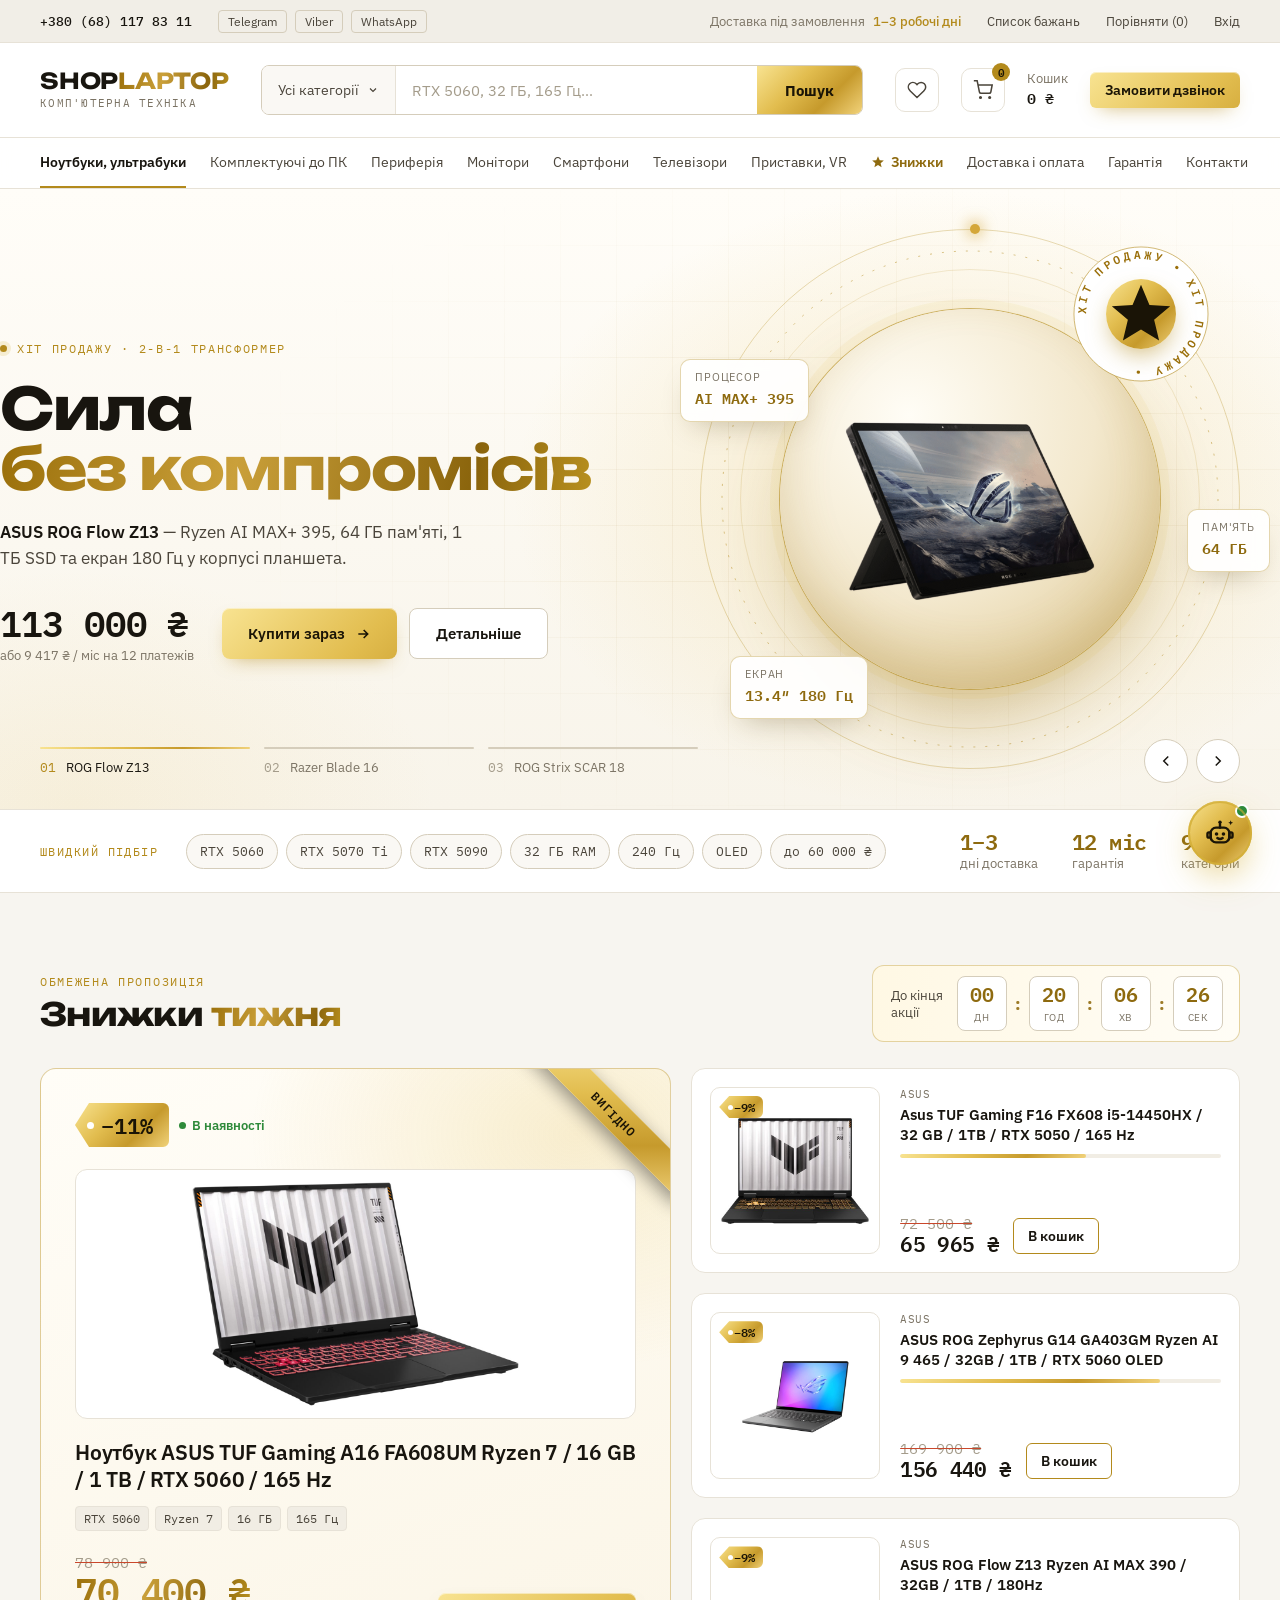
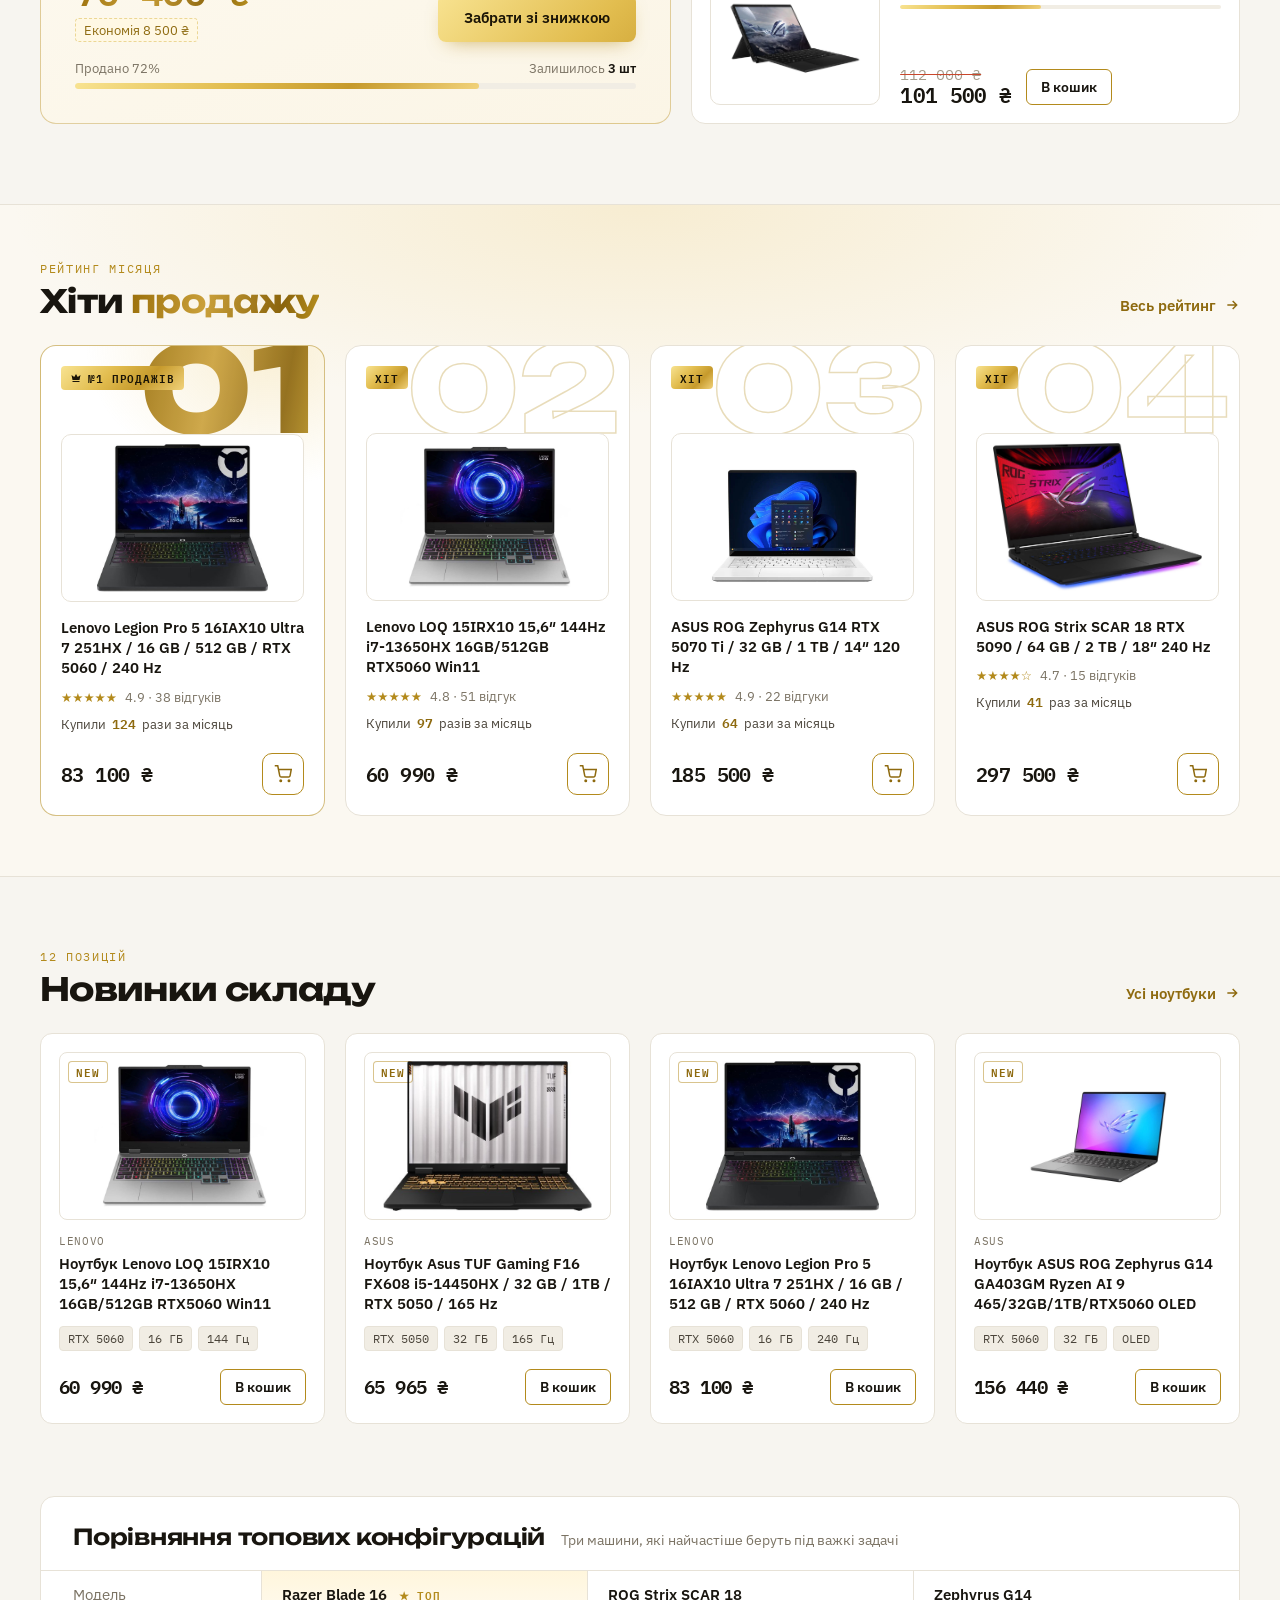
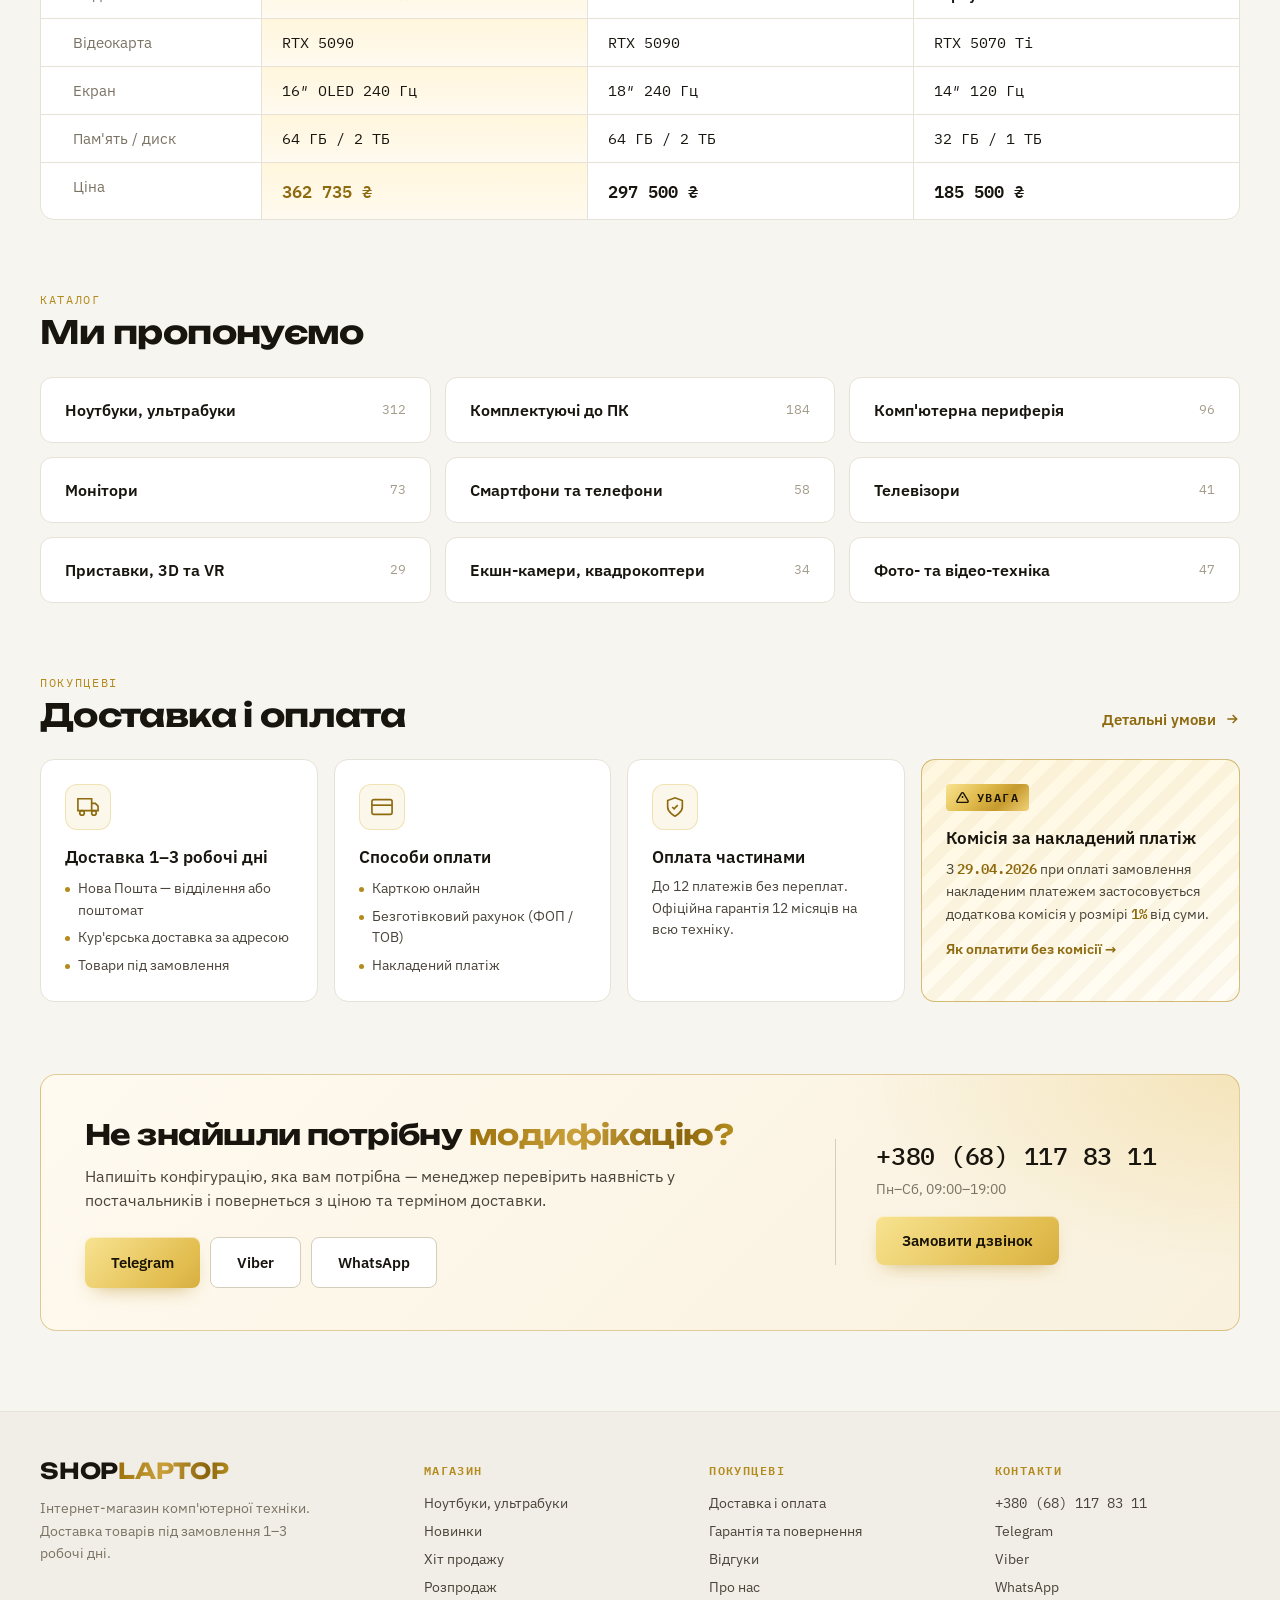
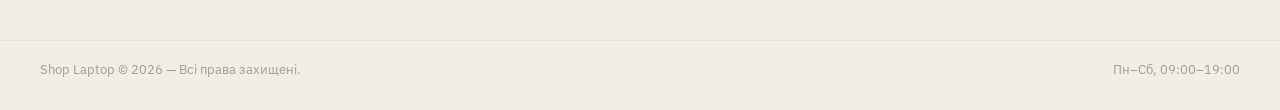
==== index.html @ 55dff27c "commit" ====
<!DOCTYPE html>
<html lang="uk">
<head>
<meta charset="utf-8">
<meta name="viewport" content="width=device-width, initial-scale=1">
<title>ShopLaptop — Головна</title>
<link href="assets/fonts/fonts.css" rel="stylesheet">
<style>
  :root {
    --bg: #0a0907;
    --bg-2: #0f0d0a;
    --surface: #15120e;
    --surface-2: #1c1813;
    --surface-3: #241f18;
    --line: #2b251c;
    --line-2: #3a3226;
    --text: #f4eee2;
    --text-2: #cfc6b4;
    --muted: #9a907d;
    --muted-2: #756c5c;
    --gold: #d4af37;
    --gold-hi: #f5d77a;
    --gold-lo: #9c7a26;
    --gold-ink: #1a1406;
    --gold-grad: linear-gradient(135deg, #f8e391 0%, #e2bd4f 38%, #c69a2c 68%, #f1d27a 100%);
    --gold-text: linear-gradient(100deg, #fff1b8 0%, #f0cc63 30%, #c99b2d 60%, #f7de8c 100%);
    --ivory: #f4ecd8;
    --green: #8fce7a;
    --red: #ef7b5f;
    --sans: "IBM Plex Sans", system-ui, sans-serif;
    --mono: "IBM Plex Mono", ui-monospace, monospace;
    --display: "Unbounded", "IBM Plex Sans", sans-serif;
  }
  * { box-sizing: border-box; margin: 0; padding: 0; }
  html { color-scheme: dark; scroll-behavior: smooth; }
  body { background: var(--bg); color: var(--text); font-family: var(--sans); -webkit-font-smoothing: antialiased; min-width: 1280px; }
  a { color: inherit; text-decoration: none; }
  button { font-family: inherit; cursor: pointer; }
  img { display: block; }
  .wrap { max-width: 1320px; margin: 0 auto; padding: 0 40px; }
  .mono { font-family: var(--mono); }
  .gold-text { background: var(--gold-text); -webkit-background-clip: text; background-clip: text; color: transparent; }

  /* buttons */
  .btn { display: inline-flex; align-items: center; gap: 10px; border: 0; border-radius: 8px; font-weight: 600; font-size: 15px; padding: 15px 26px; transition: transform .2s, box-shadow .2s, background .2s, color .2s; white-space: nowrap; }
  .btn-gold { background: var(--gold-grad); background-size: 200% 200%; color: var(--gold-ink); box-shadow: 0 8px 24px -8px rgba(212,175,55,.55), inset 0 1px 0 rgba(255,255,255,.45); }
  .btn-gold:hover { transform: translateY(-2px); background-position: 100% 0; box-shadow: 0 14px 34px -10px rgba(212,175,55,.75), inset 0 1px 0 rgba(255,255,255,.45); color: var(--gold-ink); }
  .btn-ghost { border: 1.5px solid var(--line-2); color: var(--text); background: rgba(255,255,255,.02); }
  .btn-ghost:hover { border-color: var(--gold); color: var(--gold-hi); }
  .btn-sm { padding: 9px 15px; font-size: 13.5px; border-radius: 6px; }

  /* ===== HEADER ===== */
  .topbar { background: #060504; border-bottom: 1px solid #1b1712; font-size: 13px; color: var(--text-2); }
  .topbar .wrap { height: 42px; display: flex; align-items: center; gap: 26px; }
  .topbar .phone { font-family: var(--mono); font-weight: 500; color: var(--text); }
  .topbar .msgr { display: flex; gap: 8px; }
  .topbar .msgr a { border: 1px solid var(--line-2); border-radius: 4px; padding: 3px 9px; font-size: 12px; transition: .2s; }
  .topbar .msgr a:hover { border-color: var(--gold); color: var(--gold-hi); }
  .topbar .note { margin-left: auto; color: var(--muted); display: flex; align-items: center; gap: 8px; }
  .topbar .note b { color: var(--gold); font-weight: 500; }
  .topbar .tl { color: var(--text-2); transition: color .2s; }
  .topbar .tl:hover { color: var(--gold-hi); }

  .mainbar { background: var(--bg-2); border-bottom: 1px solid var(--line); }
  .mainbar .wrap { padding-top: 22px; padding-bottom: 22px; display: flex; align-items: center; gap: 32px; }
  .logo { display: flex; flex-direction: column; gap: 4px; }
  .logo-word { font-family: var(--display); font-size: 22px; font-weight: 700; letter-spacing: -0.01em; line-height: 1; }
  .logo-sub { font-family: var(--mono); font-size: 10.5px; letter-spacing: .12em; color: var(--muted); text-transform: uppercase; }
  .search { flex: 1; display: flex; height: 50px; border: 1.5px solid var(--line-2); border-radius: 8px; overflow: hidden; transition: border-color .2s, box-shadow .2s; background: var(--surface); }
  .search:focus-within { border-color: var(--gold); box-shadow: 0 0 0 4px rgba(212,175,55,.12); }
  .search .cat { display: flex; align-items: center; gap: 8px; padding: 0 16px; font-size: 14px; color: var(--text-2); border-right: 1px solid var(--line); background: var(--surface-2); white-space: nowrap; }
  .search input { flex: 1; border: 0; outline: none; padding: 0 16px; font: inherit; font-size: 14.5px; background: transparent; color: var(--text); }
  .search input::placeholder { color: var(--muted-2); }
  .search button { border: 0; background: var(--gold-grad); color: var(--gold-ink); padding: 0 28px; font-size: 14.5px; font-weight: 700; }
  .hdr-actions { display: flex; align-items: center; gap: 22px; }
  .icon-link { position: relative; display: grid; place-items: center; width: 44px; height: 44px; border-radius: 10px; border: 1px solid var(--line); color: var(--text-2); transition: .2s; }
  .icon-link:hover { border-color: var(--gold); color: var(--gold-hi); }
  .icon-link .badge { position: absolute; top: -6px; right: -6px; min-width: 18px; height: 18px; border-radius: 9px; background: var(--gold); color: var(--gold-ink); font: 700 11px/18px var(--mono); text-align: center; padding: 0 4px; }
  .cart { display: flex; flex-direction: column; font-size: 12.5px; color: var(--muted); }
  .cart b { font-family: var(--mono); font-size: 15px; color: var(--text); font-weight: 600; }

  .navbar { background: var(--bg-2); border-bottom: 1px solid var(--line); position: sticky; top: 0; z-index: 50; backdrop-filter: blur(10px); background: rgba(15,13,10,.92); }
  .navbar .wrap { display: flex; gap: 24px; font-size: 14px; }
  .navbar a { padding: 15px 0; white-space: nowrap; color: var(--text-2); border-bottom: 2px solid transparent; transition: .2s; }
  .navbar a:hover { color: var(--gold-hi); }
  .navbar a.active { color: var(--text); font-weight: 600; border-bottom-color: var(--gold); }
  .navbar a.push { margin-left: auto; }
  .navbar a.sale { color: var(--gold-hi); font-weight: 600; display: flex; align-items: center; gap: 6px; }

  /* ===== HERO ===== */
  .hero { position: relative; overflow: hidden; border-bottom: 1px solid var(--line);
    background:
      radial-gradient(760px 520px at 74% 50%, rgba(212,175,55,.20), transparent 62%),
      radial-gradient(600px 400px at 8% 100%, rgba(156,122,38,.10), transparent 60%),
      linear-gradient(180deg, #0a0907, #0d0b08); }
  .hero::before { content: ""; position: absolute; inset: 0; pointer-events: none;
    background-image: linear-gradient(rgba(212,175,55,.06) 1px, transparent 1px), linear-gradient(90deg, rgba(212,175,55,.06) 1px, transparent 1px);
    background-size: 56px 56px;
    mask-image: radial-gradient(ellipse 70% 80% at 70% 50%, #000 20%, transparent 75%);
    -webkit-mask-image: radial-gradient(ellipse 70% 80% at 70% 50%, #000 20%, transparent 75%); }
  .hero-inner { position: relative; height: 620px; }
  .slide { position: absolute; inset: 0; display: grid; grid-template-columns: 1fr 620px; align-items: center; gap: 20px; opacity: 0; visibility: hidden; transition: opacity .7s ease, visibility .7s; }
  .slide.active { opacity: 1; visibility: visible; }
  .slide .copy > * { opacity: 0; transform: translateY(18px); transition: opacity .6s ease, transform .6s cubic-bezier(.2,.7,.2,1); }
  .slide.active .copy > * { opacity: 1; transform: none; }
  .slide.active .copy > *:nth-child(2) { transition-delay: .08s; }
  .slide.active .copy > *:nth-child(3) { transition-delay: .16s; }
  .slide.active .copy > *:nth-child(4) { transition-delay: .24s; }
  .slide.active .copy > *:nth-child(5) { transition-delay: .32s; }
  .eyebrow { display: inline-flex; align-items: center; gap: 10px; font-family: var(--mono); font-size: 12px; letter-spacing: .14em; text-transform: uppercase; color: var(--gold); }
  .eyebrow .dot { width: 7px; height: 7px; border-radius: 50%; background: var(--gold); box-shadow: 0 0 0 4px rgba(212,175,55,.18); }
  .hero h1 { margin-top: 22px; font-family: var(--display); font-size: 58px; line-height: 1.04; letter-spacing: -0.025em; font-weight: 700; }
  .hero .model { margin-top: 22px; font-size: 16.5px; color: var(--text-2); line-height: 1.55; max-width: 48ch; }
  .hero .model b { color: var(--text); font-weight: 600; }
  .hero .buyrow { margin-top: 34px; display: flex; align-items: center; gap: 28px; }
  .hero .price { font-family: var(--mono); font-size: 36px; font-weight: 600; letter-spacing: -0.03em; line-height: 1; }
  .hero .price small { display: block; font-family: var(--sans); font-size: 13px; letter-spacing: 0; color: var(--muted); font-weight: 400; margin-top: 8px; }
  .hero .ctas { display: flex; gap: 12px; }

  .stage { position: relative; width: 620px; height: 580px; display: grid; place-items: center; }
  .ring { position: absolute; border-radius: 50%; border: 1px solid rgba(212,175,55,.22); }
  .ring.r1 { width: 540px; height: 540px; }
  .ring.r2 { width: 460px; height: 460px; border-color: rgba(212,175,55,.12); }
  .orbit { position: absolute; width: 540px; height: 540px; animation: spin 40s linear infinite; }
  .orbit::after { content: ""; position: absolute; top: -5px; left: 50%; width: 10px; height: 10px; border-radius: 50%; background: var(--gold-hi); box-shadow: 0 0 18px 4px rgba(245,215,122,.7); }
  .dash { position: absolute; width: 500px; height: 500px; animation: spin 70s linear infinite reverse; }
  .disc { position: relative; width: 380px; height: 380px; border-radius: 50%; display: grid; place-items: center; overflow: hidden;
    background: radial-gradient(circle at 34% 28%, #fffdf6 0%, #f3e8cd 50%, #d8bf82 100%);
    box-shadow: 0 0 0 1px rgba(245,215,122,.7), 0 0 0 10px rgba(212,175,55,.07), 0 40px 90px -20px rgba(212,175,55,.45), inset 0 -24px 50px rgba(120,88,20,.28); }
  .disc img { max-width: 300px; max-height: 250px; object-fit: contain; mix-blend-mode: multiply; transform: translateY(6px); }
  .slide.active .disc img { animation: rise 1s cubic-bezier(.2,.7,.2,1) both; }
  .stamp { position: absolute; top: 36px; right: 70px; width: 138px; height: 138px; }
  .stamp svg { width: 100%; height: 100%; animation: spin 18s linear infinite; }
  .stamp .core { position: absolute; inset: 34px; border-radius: 50%; background: var(--gold-grad); display: grid; place-items: center; color: var(--gold-ink); box-shadow: 0 10px 30px -6px rgba(212,175,55,.6); }
  .chip { position: absolute; display: flex; flex-direction: column; gap: 2px; padding: 10px 14px; border-radius: 10px; background: rgba(21,18,14,.82); border: 1px solid rgba(212,175,55,.35); backdrop-filter: blur(8px); box-shadow: 0 14px 30px -12px rgba(0,0,0,.8); animation: float 6s ease-in-out infinite; }
  .chip span { font-size: 10.5px; letter-spacing: .08em; text-transform: uppercase; color: var(--muted); }
  .chip b { font-family: var(--mono); font-size: 15px; font-weight: 600; color: var(--gold-hi); }
  .chip.c1 { left: 20px; top: 150px; }
  .chip.c2 { right: 10px; top: 300px; animation-delay: -2s; }
  .chip.c3 { left: 70px; bottom: 70px; animation-delay: -4s; }

  .hero-ctrl { position: absolute; left: 40px; right: 40px; bottom: 26px; display: flex; align-items: center; gap: 14px; z-index: 5; }
  .tab { flex: 0 0 210px; text-align: left; background: none; border: 0; color: var(--muted); padding: 0; }
  .tab .bar { height: 2px; background: var(--line-2); border-radius: 2px; overflow: hidden; }
  .tab .bar i { display: block; height: 100%; width: 0; background: var(--gold-grad); }
  .tab.active .bar i { animation: fill var(--dur, 7s) linear forwards; }
  .tab .lbl { display: flex; gap: 10px; margin-top: 10px; font-size: 13px; transition: color .2s; }
  .tab .lbl em { font-style: normal; font-family: var(--mono); color: var(--muted-2); }
  .tab.active .lbl, .tab:hover .lbl { color: var(--text); }
  .tab.active .lbl em { color: var(--gold); }
  .arrows { margin-left: auto; display: flex; gap: 8px; }
  .arrows button { width: 44px; height: 44px; border-radius: 50%; border: 1px solid var(--line-2); background: rgba(21,18,14,.6); color: var(--text); display: grid; place-items: center; transition: .2s; }
  .arrows button:hover { border-color: var(--gold); color: var(--gold-hi); }

  @keyframes spin { to { transform: rotate(360deg); } }
  @keyframes float { 0%,100% { transform: translateY(0); } 50% { transform: translateY(-10px); } }
  @keyframes rise { from { opacity: 0; transform: translateY(40px) scale(.94); } to { opacity: 1; transform: translateY(6px) scale(1); } }
  @keyframes fill { to { width: 100%; } }

  /* quick pick strip */
  .quick { border-bottom: 1px solid var(--line); background: var(--bg-2); }
  .quick .wrap { display: flex; align-items: center; gap: 28px; padding-top: 20px; padding-bottom: 20px; }
  .quick .ttl { font-family: var(--mono); font-size: 12px; letter-spacing: .12em; text-transform: uppercase; color: var(--gold); white-space: nowrap; }
  .pills { display: flex; flex-wrap: wrap; gap: 8px; }
  .pill { font-family: var(--mono); font-size: 13px; padding: 8px 13px; border: 1px solid var(--line-2); border-radius: 999px; color: var(--text-2); background: var(--surface); transition: .2s; }
  .pill:hover { border-color: var(--gold); color: var(--gold-hi); background: rgba(212,175,55,.06); }
  .stats { margin-left: auto; display: flex; gap: 34px; }
  .stat b { display: block; font-family: var(--mono); font-size: 22px; font-weight: 600; letter-spacing: -0.02em; color: var(--gold-hi); line-height: 1; }
  .stat span { font-size: 12.5px; color: var(--muted); }

  /* section heads */
  main { padding-bottom: 20px; }
  .sec { margin-top: 72px; }
  .sec-head { display: flex; align-items: flex-end; gap: 22px; margin-bottom: 26px; }
  .sec-head .kicker { font-family: var(--mono); font-size: 12px; letter-spacing: .14em; text-transform: uppercase; color: var(--gold); }
  .sec-head h2 { font-family: var(--display); font-size: 32px; font-weight: 700; letter-spacing: -0.02em; margin-top: 8px; line-height: 1.1; }
  .sec-head .more { margin-left: auto; font-size: 14.5px; font-weight: 600; color: var(--gold-hi); display: inline-flex; align-items: center; gap: 8px; padding-bottom: 4px; }
  .sec-head .more:hover { color: #fff3c4; }

  /* ===== DEALS ===== */
  .deals-head { align-items: center; }
  .timer { display: flex; align-items: center; gap: 14px; margin-left: auto; padding: 10px 16px 10px 18px; border: 1px solid rgba(212,175,55,.35); border-radius: 12px; background: linear-gradient(90deg, rgba(212,175,55,.08), rgba(212,175,55,.02)); }
  .timer .t-lbl { font-size: 12.5px; color: var(--text-2); line-height: 1.3; }
  .timer .cells { display: flex; gap: 6px; align-items: center; }
  .timer .cell { min-width: 50px; text-align: center; background: #070605; border: 1px solid var(--line-2); border-radius: 8px; padding: 6px 6px 5px; }
  .timer .cell b { display: block; font-family: var(--mono); font-size: 20px; font-weight: 600; color: var(--gold-hi); line-height: 1.1; }
  .timer .cell span { font-size: 10px; color: var(--muted); text-transform: uppercase; letter-spacing: .06em; }
  .timer .sep { color: var(--gold-lo); font-family: var(--mono); font-weight: 600; }

  .deals { display: grid; grid-template-columns: 1.15fr 1fr; gap: 20px; }
  .deal-main { position: relative; overflow: hidden; border-radius: 16px; padding: 34px; display: flex; flex-direction: column;
    background: radial-gradient(500px 360px at 80% 20%, rgba(212,175,55,.22), transparent 65%), linear-gradient(160deg, #1f1a12, #0f0d0a 70%);
    border: 1px solid rgba(212,175,55,.35); }
  .ribbon { position: absolute; top: 30px; right: -54px; transform: rotate(45deg); width: 220px; text-align: center; background: var(--gold-grad); color: var(--gold-ink); font: 700 12px/1 var(--mono); letter-spacing: .12em; padding: 9px 0; box-shadow: 0 6px 18px rgba(0,0,0,.4); }
  .deal-main .top { display: flex; gap: 10px; align-items: center; }
  .pct { position: relative; display: inline-flex; align-items: center; font: 700 15px/1 var(--mono); color: var(--gold-ink); background: var(--gold-grad); padding: 8px 12px 8px 20px; border-radius: 4px 6px 6px 4px; clip-path: polygon(10px 0, 100% 0, 100% 100%, 10px 100%, 0 50%); }
  .pct::before { content: ""; position: absolute; left: 9px; top: 50%; width: 5px; height: 5px; margin-top: -2.5px; border-radius: 50%; background: #1a1406; }
  .pct.big { font-size: 22px; padding: 11px 16px 11px 26px; clip-path: polygon(14px 0, 100% 0, 100% 100%, 14px 100%, 0 50%); }
  .pct.big::before { left: 12px; width: 7px; height: 7px; margin-top: -3.5px; }
  .instock { font-size: 13px; color: var(--green); font-weight: 600; display: inline-flex; align-items: center; gap: 6px; }
  .instock::before { content: ""; width: 7px; height: 7px; border-radius: 50%; background: var(--green); }
  .deal-main .img { margin: 22px 0 20px; height: 250px; border-radius: 12px; display: grid; place-items: center; background: radial-gradient(circle at 50% 40%, #fffaf0, var(--ivory) 60%, #e6d6ad); }
  .deal-main .img img { max-height: 225px; max-width: 86%; object-fit: contain; mix-blend-mode: multiply; transition: transform .5s; }
  .deal-main:hover .img img { transform: scale(1.05) rotate(-1deg); }
  .deal-main h3 { font-size: 21px; font-weight: 600; line-height: 1.3; letter-spacing: -0.01em; }
  .specs { margin-top: 12px; display: flex; flex-wrap: wrap; gap: 6px; }
  .specs span { font-family: var(--mono); font-size: 11.5px; padding: 4px 8px; background: var(--surface-3); border: 1px solid var(--line); border-radius: 4px; color: var(--text-2); }
  .deal-main .pricing { margin-top: auto; padding-top: 22px; display: flex; align-items: flex-end; gap: 20px; }
  .old { font-family: var(--mono); font-size: 15px; color: var(--muted-2); text-decoration: line-through; text-decoration-color: var(--red); }
  .new { font-family: var(--mono); font-weight: 600; letter-spacing: -0.03em; line-height: 1; }
  .deal-main .new { font-size: 38px; }
  .save { display: inline-block; margin-top: 8px; font-size: 12.5px; color: var(--gold-hi); background: rgba(212,175,55,.1); border: 1px dashed rgba(212,175,55,.45); padding: 3px 8px; border-radius: 4px; }
  .stock { margin-top: 18px; }
  .stock .row { display: flex; justify-content: space-between; font-size: 12.5px; color: var(--muted); margin-bottom: 7px; }
  .stock .row b { color: var(--text); font-weight: 600; }
  .stock .track { height: 6px; border-radius: 3px; background: var(--surface-3); overflow: hidden; }
  .stock .track i { display: block; height: 100%; border-radius: 3px; background: var(--gold-grad); }

  .deal-list { display: grid; grid-template-rows: repeat(3, 1fr); gap: 20px; }
  .deal { position: relative; display: grid; grid-template-columns: 170px 1fr; gap: 20px; padding: 18px; border-radius: 14px; background: var(--surface); border: 1px solid var(--line); transition: border-color .25s, transform .25s, box-shadow .25s; }
  .deal:hover { border-color: rgba(212,175,55,.55); transform: translateX(-4px); box-shadow: 0 18px 40px -22px rgba(212,175,55,.45); }
  .deal .img { border-radius: 10px; display: grid; place-items: center; background: var(--ivory); position: relative; }
  .deal .img img { max-height: 118px; max-width: 88%; object-fit: contain; mix-blend-mode: multiply; }
  .deal .img .pct { position: absolute; top: 8px; left: 8px; font-size: 12px; padding: 5px 8px 5px 15px; }
  .deal .body { display: flex; flex-direction: column; min-width: 0; }
  .deal .brand { font-family: var(--mono); font-size: 11px; letter-spacing: .06em; color: var(--muted); text-transform: uppercase; }
  .deal h4 { margin-top: 4px; font-size: 14.5px; line-height: 1.35; font-weight: 600; }
  .deal .bottom { margin-top: auto; padding-top: 10px; display: flex; align-items: flex-end; gap: 14px; }
  .deal .new { font-size: 21px; }
  .deal .bottom .btn { margin-left: auto; }
  .deal .stock { margin-top: 10px; }
  .deal .stock .track { height: 4px; }

  /* ===== HITS ===== */
  .hits-sec { position: relative; margin-top: 80px; padding: 56px 0 60px; border-top: 1px solid var(--line); border-bottom: 1px solid var(--line);
    background: radial-gradient(900px 300px at 50% 0%, rgba(212,175,55,.10), transparent 70%), #0c0a08; }
  .hits { display: grid; grid-template-columns: repeat(4, 1fr); gap: 20px; }
  .hit { position: relative; border-radius: 16px; padding: 20px; background: linear-gradient(180deg, var(--surface-2), var(--surface)); border: 1px solid var(--line); display: flex; flex-direction: column; overflow: hidden; transition: transform .3s, border-color .3s, box-shadow .3s; }
  .hit:hover { transform: translateY(-6px); border-color: rgba(212,175,55,.6); box-shadow: 0 26px 50px -24px rgba(212,175,55,.5); }
  .hit .rank { position: absolute; top: -18px; right: 8px; font-family: var(--display); font-size: 120px; font-weight: 800; line-height: 1; color: transparent; -webkit-text-stroke: 1.5px rgba(212,175,55,.35); pointer-events: none; transition: -webkit-text-stroke-color .3s; z-index: 0; }
  .hit:hover .rank { -webkit-text-stroke-color: rgba(245,215,122,.8); }
  .hit.first { border-color: rgba(212,175,55,.5); background: radial-gradient(260px 200px at 80% 0%, rgba(212,175,55,.2), transparent 70%), linear-gradient(180deg, #221c13, var(--surface)); }
  .hit.first .rank { -webkit-text-stroke: 0; background: var(--gold-text); -webkit-background-clip: text; background-clip: text; opacity: .9; }
  .hit .tagrow { position: relative; z-index: 1; display: flex; align-items: center; gap: 8px; }
  .fire { display: inline-flex; align-items: center; gap: 6px; font: 600 11px/1 var(--mono); letter-spacing: .08em; color: var(--gold-ink); background: var(--gold-grad); padding: 6px 9px; border-radius: 4px; }
  .hit .img { position: relative; z-index: 1; margin: 44px 0 16px; height: 168px; border-radius: 10px; display: grid; place-items: center; background: var(--ivory); }
  .hit .img img { max-height: 148px; max-width: 90%; object-fit: contain; mix-blend-mode: multiply; transition: transform .45s; }
  .hit:hover .img img { transform: scale(1.06); }
  .hit h4 { position: relative; z-index: 1; font-size: 15px; line-height: 1.35; font-weight: 600; }
  .rating { margin-top: 10px; display: flex; align-items: center; gap: 8px; font-size: 12.5px; color: var(--muted); }
  .stars { display: flex; gap: 2px; color: var(--gold); }
  .sold { margin-top: 8px; font-size: 12.5px; color: var(--text-2); display: flex; align-items: center; gap: 6px; }
  .sold b { color: var(--gold-hi); font-family: var(--mono); }
  .hit .bottom { margin-top: auto; padding-top: 18px; display: flex; align-items: center; justify-content: space-between; gap: 10px; }
  .hit .new { font-size: 20px; }
  .cart-btn { width: 42px; height: 42px; border-radius: 10px; border: 1.5px solid var(--gold); display: grid; place-items: center; color: var(--gold-hi); background: transparent; transition: .2s; }
  .cart-btn:hover { background: var(--gold-grad); color: var(--gold-ink); border-color: transparent; }

  /* ===== NEW ARRIVALS ===== */
  .grid4 { display: grid; grid-template-columns: repeat(4, 1fr); gap: 20px; }
  .card { background: var(--surface); border: 1px solid var(--line); border-radius: 12px; padding: 18px; display: flex; flex-direction: column; transition: border-color .25s, transform .25s; }
  .card:hover { border-color: rgba(212,175,55,.55); transform: translateY(-3px); }
  .card .img { position: relative; height: 168px; display: grid; place-items: center; background: var(--ivory); border-radius: 8px; }
  .card .img img { max-height: 150px; max-width: 92%; object-fit: contain; mix-blend-mode: multiply; }
  .new-tag { position: absolute; top: 8px; left: 8px; font: 600 10.5px/1 var(--mono); letter-spacing: .08em; padding: 5px 7px; border-radius: 4px; background: #0a0907; color: var(--gold-hi); border: 1px solid rgba(212,175,55,.5); }
  .card .brand { margin-top: 14px; font-family: var(--mono); font-size: 11px; letter-spacing: .06em; color: var(--muted); text-transform: uppercase; }
  .card h4 { margin-top: 6px; font-size: 15px; line-height: 1.35; font-weight: 600; }
  .card .specs { margin-top: 12px; }
  .card .bottom { margin-top: auto; padding-top: 18px; display: flex; align-items: center; justify-content: space-between; }
  .card .new { font-size: 19px; }
  .btn-line { border: 1.5px solid var(--gold); color: var(--text); padding: 8px 14px; border-radius: 6px; font-size: 13.5px; font-weight: 600; transition: .2s; background: none; }
  .btn-line:hover { background: var(--gold-grad); color: var(--gold-ink); border-color: transparent; }

  /* ===== COMPARE ===== */
  .compare { background: var(--surface); border: 1px solid var(--line); border-radius: 14px; overflow: hidden; }
  .compare .head { padding: 26px 32px 20px; display: flex; align-items: baseline; gap: 16px; }
  .compare .head h3 { font-family: var(--display); font-size: 22px; font-weight: 600; letter-spacing: -0.01em; }
  .compare .head span { font-size: 14px; color: var(--muted); }
  .ctable { display: grid; grid-template-columns: 220px repeat(3, 1fr); border-top: 1px solid var(--line); font-size: 14.5px; }
  .ctable > div { padding: 14px 20px; border-bottom: 1px solid var(--line); border-left: 1px solid var(--line); }
  .ctable > div:nth-child(4n+1) { padding-left: 32px; color: var(--muted); border-left: 0; }
  .ctable .h { font-weight: 600; }
  .ctable .best { background: linear-gradient(180deg, rgba(212,175,55,.09), rgba(212,175,55,.03)); }
  .ctable .m { font-family: var(--mono); }
  .ctable .p { font-family: var(--mono); font-size: 17px; font-weight: 600; border-bottom: 0; }
  .ctable .p.best { color: var(--gold-hi); }
  .ctable .last { border-bottom: 0; }
  .crown { display: inline-flex; align-items: center; gap: 6px; margin-left: 8px; font: 600 10.5px/1 var(--mono); color: var(--gold); letter-spacing: .06em; }

  /* ===== CATEGORIES ===== */
  .cats { display: grid; grid-template-columns: repeat(3, 1fr); gap: 14px; }
  .cat-link { position: relative; overflow: hidden; background: var(--surface); border: 1px solid var(--line); border-radius: 12px; padding: 22px 24px; display: flex; align-items: center; justify-content: space-between; font-size: 16px; font-weight: 600; transition: border-color .25s, color .25s; }
  .cat-link::after { content: ""; position: absolute; inset: 0; background: linear-gradient(90deg, rgba(212,175,55,.12), transparent 60%); transform: translateX(-100%); transition: transform .4s; }
  .cat-link:hover { border-color: rgba(212,175,55,.55); color: var(--gold-hi); }
  .cat-link:hover::after { transform: none; }
  .cat-link span { font-family: var(--mono); font-size: 13px; color: var(--muted-2); font-weight: 400; }

  /* ===== DELIVERY ===== */
  .delivery { display: grid; grid-template-columns: repeat(3, 1fr) 1.15fr; gap: 16px; }
  .dcard { background: var(--surface); border: 1px solid var(--line); border-radius: 14px; padding: 24px; }
  .dcard .ic { width: 46px; height: 46px; border-radius: 12px; display: grid; place-items: center; background: rgba(212,175,55,.1); border: 1px solid rgba(212,175,55,.3); color: var(--gold-hi); }
  .dcard h4 { margin-top: 16px; font-size: 16.5px; font-weight: 600; }
  .dcard p, .dcard li { font-size: 14px; line-height: 1.55; color: var(--text-2); }
  .dcard p { margin-top: 8px; }
  .dcard ul { margin-top: 10px; list-style: none; display: flex; flex-direction: column; gap: 6px; }
  .dcard li { display: flex; gap: 8px; }
  .dcard li::before { content: ""; flex: 0 0 5px; height: 5px; margin-top: 9px; border-radius: 50%; background: var(--gold); }
  .notice { position: relative; border-radius: 14px; padding: 24px 24px 22px; border: 1px solid rgba(212,175,55,.5); background: repeating-linear-gradient(135deg, rgba(212,175,55,.05) 0 12px, transparent 12px 24px), linear-gradient(160deg, #221b10, #13100b); }
  .notice .lbl { display: inline-flex; align-items: center; gap: 8px; font: 600 12px/1 var(--mono); letter-spacing: .12em; color: var(--gold-ink); background: var(--gold-grad); padding: 7px 10px; border-radius: 4px; }
  .notice h4 { margin-top: 16px; font-size: 16.5px; font-weight: 600; }
  .notice p { margin-top: 8px; font-size: 14px; line-height: 1.55; color: var(--text-2); }
  .notice p b { color: var(--gold-hi); font-family: var(--mono); font-weight: 600; }
  .notice a { display: inline-flex; margin-top: 14px; font-size: 13.5px; font-weight: 600; color: var(--gold-hi); gap: 6px; align-items: center; }

  /* ===== CTA ===== */
  .cta { position: relative; overflow: hidden; border-radius: 16px; padding: 42px 44px; display: grid; grid-template-columns: 1fr 360px; gap: 48px; align-items: center; border: 1px solid rgba(212,175,55,.35);
    background: radial-gradient(600px 300px at 100% 0%, rgba(212,175,55,.22), transparent 65%), linear-gradient(135deg, #17130d, #0c0a07); }
  .cta h2 { font-family: var(--display); font-size: 28px; font-weight: 700; letter-spacing: -0.02em; }
  .cta p { margin-top: 12px; color: var(--text-2); font-size: 16px; line-height: 1.55; max-width: 60ch; }
  .cta .row { margin-top: 24px; display: flex; gap: 10px; }
  .cta .side { border-left: 1px solid var(--line-2); padding-left: 40px; }
  .cta .ph { font-family: var(--mono); font-size: 25px; font-weight: 500; letter-spacing: -0.01em; }
  .cta .hrs { color: var(--muted); font-size: 14px; margin-top: 8px; }
  .cta .side .btn { margin-top: 18px; }

  /* ===== FOOTER ===== */
  footer { margin-top: 80px; background: #070605; border-top: 1px solid var(--line); }
  footer .cols { padding-top: 48px; padding-bottom: 44px; display: grid; grid-template-columns: 1.4fr 1fr 1fr 1fr; gap: 40px; }
  footer p { margin-top: 14px; font-size: 14px; line-height: 1.6; color: var(--muted); max-width: 34ch; }
  footer .col { display: flex; flex-direction: column; gap: 10px; font-size: 14px; }
  footer .col .t { font-weight: 600; margin-bottom: 4px; color: var(--gold); font-family: var(--mono); font-size: 12px; letter-spacing: .12em; text-transform: uppercase; }
  footer .col a { color: var(--text-2); transition: color .2s; }
  footer .col a:hover { color: var(--gold-hi); }
  footer .copy { border-top: 1px solid #1b1712; padding-top: 20px; padding-bottom: 32px; font-size: 13px; color: var(--muted-2); display: flex; justify-content: space-between; }

  /* ===== AI SUPPORT WIDGET ===== */
  .ai-fab { position: fixed; right: 28px; bottom: 28px; z-index: 200; display: flex; align-items: center; gap: 12px; }
  .ai-hint { background: var(--surface-2); border: 1px solid rgba(212,175,55,.4); color: var(--text); font-size: 13.5px; padding: 10px 14px; border-radius: 12px 12px 4px 12px; box-shadow: 0 16px 40px -16px rgba(0,0,0,.9); opacity: 0; transform: translateX(10px); transition: .4s; pointer-events: none; max-width: 230px; line-height: 1.4; }
  .ai-hint.show { opacity: 1; transform: none; pointer-events: auto; }
  .ai-hint b { color: var(--gold-hi); }
  .ai-btn { position: relative; width: 64px; height: 64px; border-radius: 50%; border: 0; background: var(--gold-grad); color: var(--gold-ink); display: grid; place-items: center; box-shadow: 0 14px 36px -8px rgba(212,175,55,.7), inset 0 1px 0 rgba(255,255,255,.5); transition: transform .25s; }
  .ai-btn:hover { transform: scale(1.06) rotate(-6deg); }
  .ai-btn::before, .ai-btn::after { content: ""; position: absolute; inset: 0; border-radius: 50%; border: 2px solid rgba(212,175,55,.6); animation: pulse 2.6s ease-out infinite; }
  .ai-btn::after { animation-delay: 1.3s; }
  .ai-btn .i-close { display: none; }
  .ai-btn .eyes { transform-box: fill-box; transform-origin: center; animation: blink 4.5s infinite; }
  @keyframes blink { 0%, 92%, 100% { transform: scaleY(1); } 95% { transform: scaleY(.1); } }
  .ai-open .ai-btn .i-chat { display: none; }
  .ai-open .ai-btn .i-close { display: block; }
  .ai-open .ai-btn::before, .ai-open .ai-btn::after { animation: none; opacity: 0; }
  .ai-open .ai-hint { opacity: 0 !important; pointer-events: none; }
  .ai-dot { position: absolute; top: 3px; right: 3px; width: 14px; height: 14px; border-radius: 50%; background: var(--green); border: 2.5px solid #0a0907; }
  @keyframes pulse { from { transform: scale(1); opacity: .9; } to { transform: scale(1.7); opacity: 0; } }

  .ai-panel { position: fixed; right: 28px; bottom: 108px; z-index: 199; width: 390px; height: 580px; display: flex; flex-direction: column; border-radius: 18px; overflow: hidden; background: #100e0b; border: 1px solid rgba(212,175,55,.4); box-shadow: 0 40px 90px -30px rgba(0,0,0,.95), 0 0 0 1px rgba(0,0,0,.6);
    opacity: 0; transform: translateY(16px) scale(.97); transform-origin: bottom right; pointer-events: none; transition: opacity .25s, transform .3s cubic-bezier(.2,.8,.2,1); }
  .ai-open .ai-panel { opacity: 1; transform: none; pointer-events: auto; }
  .ai-head { padding: 18px 18px 16px; display: flex; align-items: center; gap: 12px; border-bottom: 1px solid var(--line); background: radial-gradient(300px 120px at 0% 0%, rgba(212,175,55,.22), transparent 70%), #15120e; }
  .ai-ava { position: relative; width: 42px; height: 42px; border-radius: 12px; background: var(--gold-grad); color: var(--gold-ink); display: grid; place-items: center; flex: none; }
  .ai-head .nm { font-weight: 600; font-size: 15px; display: flex; align-items: center; gap: 8px; }
  .beta { font: 600 10px/1 var(--mono); letter-spacing: .08em; color: var(--gold-hi); border: 1px solid rgba(212,175,55,.5); padding: 3px 5px; border-radius: 4px; }
  .ai-head .st { font-size: 12.5px; color: var(--muted); margin-top: 3px; display: flex; align-items: center; gap: 6px; }
  .ai-head .st::before { content: ""; width: 7px; height: 7px; border-radius: 50%; background: var(--green); }
  .ai-head .x { margin-left: auto; width: 34px; height: 34px; border-radius: 8px; border: 1px solid var(--line-2); background: none; color: var(--text-2); display: grid; place-items: center; }
  .ai-head .x:hover { border-color: var(--gold); color: var(--gold-hi); }
  .ai-body { flex: 1; overflow-y: auto; padding: 18px; display: flex; flex-direction: column; gap: 12px; scrollbar-width: thin; scrollbar-color: var(--line-2) transparent; }
  .msg { max-width: 84%; font-size: 14px; line-height: 1.5; padding: 11px 14px; border-radius: 14px; animation: msgIn .3s ease both; }
  .msg.bot { align-self: flex-start; background: var(--surface-2); border: 1px solid var(--line); border-bottom-left-radius: 4px; color: var(--text); }
  .msg.me { align-self: flex-end; background: var(--gold-grad); color: var(--gold-ink); font-weight: 500; border-bottom-right-radius: 4px; }
  .msg a.inl { display: inline-flex; margin-top: 10px; font-weight: 600; color: var(--gold-hi); border: 1px solid rgba(212,175,55,.5); padding: 6px 10px; border-radius: 6px; font-size: 13px; }
  .msg a.inl:hover { background: rgba(212,175,55,.1); }
  .typing { display: flex; gap: 4px; padding: 14px 16px; }
  .typing i { width: 7px; height: 7px; border-radius: 50%; background: var(--gold); animation: bounce 1.2s infinite; }
  .typing i:nth-child(2) { animation-delay: .15s; } .typing i:nth-child(3) { animation-delay: .3s; }
  @keyframes bounce { 0%,60%,100% { transform: translateY(0); opacity: .5; } 30% { transform: translateY(-5px); opacity: 1; } }
  @keyframes msgIn { from { opacity: 0; transform: translateY(6px); } to { opacity: 1; transform: none; } }
  .ai-quick { padding: 0 18px 12px; display: flex; flex-wrap: wrap; gap: 6px; }
  .ai-quick button { font-size: 12.5px; padding: 7px 11px; border-radius: 999px; border: 1px solid rgba(212,175,55,.4); background: rgba(212,175,55,.06); color: var(--text); transition: .2s; }
  .ai-quick button:hover { background: rgba(212,175,55,.16); border-color: var(--gold); color: var(--gold-hi); }
  .ai-input { display: flex; gap: 8px; padding: 12px; border-top: 1px solid var(--line); background: #15120e; }
  .ai-input input { flex: 1; height: 44px; border-radius: 10px; border: 1px solid var(--line-2); background: #0b0a08; color: var(--text); padding: 0 14px; font: inherit; font-size: 14px; outline: none; }
  .ai-input input:focus { border-color: var(--gold); }
  .ai-input input::placeholder { color: var(--muted-2); }
  .ai-input button { width: 44px; height: 44px; border-radius: 10px; border: 0; background: var(--gold-grad); color: var(--gold-ink); display: grid; place-items: center; }
  .ai-foot { text-align: center; font-size: 11px; color: var(--muted-2); padding: 0 0 10px; background: #15120e; }

  /* ================= LIGHT THEME ================= */
  :root {
    --bg: #f7f5f0;
    --bg-2: #ffffff;
    --surface: #ffffff;
    --surface-2: #faf8f4;
    --surface-3: #f1ede4;
    --line: #e7e2d7;
    --line-2: #d5cdbb;
    --text: #18150f;
    --text-2: #4a443a;
    --muted: #7b7364;
    --muted-2: #a49c8b;
    --gold: #b38a1c;
    --gold-hi: #8e6a0f;
    --gold-lo: #9c7a26;
    --gold-text: linear-gradient(100deg, #9a6f0a 0%, #caa03a 40%, #8a640c 80%, #b8901f 100%);
    --ivory: #ffffff;
    --green: #2e8a3a;
    --red: #c9472b;
  }
  html { color-scheme: light; }
  body { background: var(--bg); }

  .btn-gold { box-shadow: 0 8px 20px -10px rgba(179,138,28,.7), inset 0 1px 0 rgba(255,255,255,.5); }
  .btn-ghost { background: #fff; }
  .btn-ghost:hover { color: var(--gold-hi); }

  /* header */
  .topbar { background: #f1eee7; border-bottom-color: var(--line); }
  .mainbar { background: #fff; }
  .search { background: #fff; }
  .search .cat { background: var(--surface-2); }
  .navbar { background: rgba(255,255,255,.94); }
  .navbar a.sale { color: var(--gold-hi); }
  .icon-link { background: #fff; }

  /* hero */
  .hero { border-bottom-color: var(--line);
    background:
      radial-gradient(700px 500px at 74% 50%, rgba(232,196,98,.30), transparent 62%),
      radial-gradient(600px 400px at 6% 100%, rgba(232,196,98,.12), transparent 60%),
      linear-gradient(180deg, #fffdf8, #f8f4ea); }
  .hero::before { background-image: linear-gradient(rgba(150,115,30,.07) 1px, transparent 1px), linear-gradient(90deg, rgba(150,115,30,.07) 1px, transparent 1px); }
  .ring { border-color: rgba(179,138,28,.3); } .ring.r2 { border-color: rgba(179,138,28,.16); }
  .dash circle { stroke: rgba(179,138,28,.5); }
  .orbit::after { background: #d4a73a; box-shadow: 0 0 14px 3px rgba(212,167,58,.6); }
  .disc { box-shadow: 0 0 0 1px rgba(179,138,28,.6), 0 0 0 10px rgba(212,175,55,.08), 0 40px 80px -24px rgba(150,110,20,.45), inset 0 -24px 50px rgba(150,110,20,.2); }
  .stamp circle { fill: #ffffff; stroke: rgba(179,138,28,.6); }
  .stamp text { fill: #9a6f0a; }
  .stamp .core { box-shadow: 0 10px 24px -6px rgba(179,138,28,.6); }
  .chip { background: rgba(255,255,255,.92); border-color: rgba(179,138,28,.35); box-shadow: 0 14px 30px -14px rgba(90,70,20,.35); }
  .arrows button { background: #fff; }

  /* quick strip */
  .quick { background: #fff; }
  .pill { background: var(--surface-2); }
  .pill:hover { background: #fff8e6; }

  /* deals */
  .timer { background: linear-gradient(90deg, #fff8e4, #fffdf6); border-color: rgba(179,138,28,.35); }
  .timer .cell { background: #fff; border-color: var(--line-2); }
  .deal-main { border-color: rgba(179,138,28,.4); background: radial-gradient(500px 360px at 85% 10%, rgba(232,196,98,.25), transparent 65%), linear-gradient(160deg, #fffdf7, #fbf5e6); }
  .deal-main .img { background: #fff; border: 1px solid var(--line); }
  .deal .img, .card .img, .hit .img { background: #fff; border: 1px solid var(--line); }
  .deal:hover, .card:hover { box-shadow: 0 18px 40px -24px rgba(150,110,20,.45); }
  .pct::before { background: #fff; }
  .save { background: #fff8e4; }
  .stock .track { background: var(--surface-3); }

  /* hits */
  .hits-sec { background: radial-gradient(900px 300px at 50% 0%, rgba(232,196,98,.22), transparent 70%), #fbf8f1; border-color: var(--line); }
  .hit { background: #fff; }
  .hit .rank { -webkit-text-stroke-color: rgba(179,138,28,.3); }
  .hit.first { border-color: rgba(179,138,28,.55); background: radial-gradient(260px 200px at 80% 0%, rgba(232,196,98,.28), transparent 70%), #fff; }
  .hit:hover { box-shadow: 0 26px 50px -26px rgba(150,110,20,.5); }

  /* misc */
  .new-tag { background: #fff; color: var(--gold-hi); border-color: rgba(179,138,28,.5); }
  .ctable .best { background: linear-gradient(180deg, #fff6dc, #fffaf0); }
  .cat-link::after { background: linear-gradient(90deg, rgba(232,196,98,.2), transparent 60%); }

  .notice { border-color: rgba(179,138,28,.55); background: repeating-linear-gradient(135deg, rgba(179,138,28,.06) 0 12px, transparent 12px 24px), linear-gradient(160deg, #fff7df, #fffdf6); }
  .cta { border-color: rgba(179,138,28,.4); background: radial-gradient(600px 300px at 100% 0%, rgba(232,196,98,.3), transparent 65%), linear-gradient(135deg, #fffaf0, #f9f1de); }

  footer { background: #f1eee7; border-top-color: var(--line); }
  footer .copy { border-top-color: var(--line); }

  /* AI widget */
  .ai-dot { border-color: #fff; }
  .ai-hint { background: #fff; box-shadow: 0 16px 40px -16px rgba(60,50,30,.35); }
  .ai-panel { background: #fff; border-color: rgba(179,138,28,.45); box-shadow: 0 40px 90px -30px rgba(60,50,30,.45); }
  .ai-head { background: radial-gradient(300px 120px at 0% 0%, rgba(232,196,98,.3), transparent 70%), #fffaf0; }
  .msg.bot { background: var(--surface-2); }
  .ai-quick button { background: #fff8e4; }
  .ai-input, .ai-foot { background: #faf8f4; }
  .ai-input input { background: #fff; }
</style>
</head>
<body>

<!-- ============ HEADER ============ -->
<header>
  <div class="topbar">
    <div class="wrap">
      <a class="phone" href="tel:+380681178311">+380 (68) 117 83 11</a>
      <div class="msgr">
        <a href="https://t.me/noytbook_meneger">Telegram</a>
        <a href="#">Viber</a>
        <a href="#">WhatsApp</a>
      </div>
      <span class="note">Доставка під замовлення <b>1–3 робочі дні</b></span>
      <a class="tl" href="#">Список бажань</a>
      <a class="tl" href="#">Порівняти (0)</a>
      <a class="tl" href="#">Вхід</a>
    </div>
  </div>

  <div class="mainbar">
    <div class="wrap">
      <a class="logo" href="#">
        <span class="logo-word">SHOP<span class="gold-text">LAPTOP</span></span>
        <span class="logo-sub">комп'ютерна техніка</span>
      </a>
      <form class="search" onsubmit="return false">
        <div class="cat">Усі категорії
          <svg width="12" height="12" viewBox="0 0 24 24" fill="none" stroke="currentColor" stroke-width="2.4"><path d="m6 9 6 6 6-6"/></svg>
        </div>
        <input type="text" placeholder="RTX 5060, 32 ГБ, 165 Гц…">
        <button type="submit">Пошук</button>
      </form>
      <div class="hdr-actions">
        <a class="icon-link" href="#" title="Список бажань">
          <svg width="20" height="20" viewBox="0 0 24 24" fill="none" stroke="currentColor" stroke-width="1.8"><path d="M20.8 4.6a5.5 5.5 0 0 0-7.8 0L12 5.7l-1-1.1a5.5 5.5 0 0 0-7.8 7.8l1 1.1L12 21l7.8-7.5 1-1.1a5.5 5.5 0 0 0 0-7.8z"/></svg>
        </a>
        <a class="icon-link" href="#" title="Кошик">
          <svg width="20" height="20" viewBox="0 0 24 24" fill="none" stroke="currentColor" stroke-width="1.8"><circle cx="9" cy="21" r="1"/><circle cx="20" cy="21" r="1"/><path d="M1 1h4l2.7 13.4a2 2 0 0 0 2 1.6h9.7a2 2 0 0 0 2-1.6L23 6H6"/></svg>
          <span class="badge">0</span>
        </a>
        <div class="cart"><span>Кошик</span><b>0 ₴</b></div>
        <a class="btn btn-gold btn-sm" href="#">Замовити дзвінок</a>
      </div>
    </div>
  </div>
</header>

<nav class="navbar">
  <div class="wrap">
    <a class="active" href="#">Ноутбуки, ультрабуки</a>
    <a href="#">Комплектуючі до ПК</a>
    <a href="#">Периферія</a>
    <a href="#">Монітори</a>
    <a href="#">Смартфони</a>
    <a href="#">Телевізори</a>
    <a href="#">Приставки, VR</a>
    <a class="sale push" href="#deals">
      <svg width="14" height="14" viewBox="0 0 24 24" fill="currentColor"><path d="M12 2l2.9 6.9L22 9.3l-5.5 4.7 1.7 7.1L12 17.3 5.8 21.1l1.7-7.1L2 9.3l7.1-.4z"/></svg>Знижки
    </a>
    <a href="#delivery">Доставка і оплата</a>
    <a href="#">Гарантія</a>
    <a href="#">Контакти</a>
  </div>
</nav>

<!-- ============ HERO ============ -->
<section class="hero" id="hero">
  <div class="wrap hero-inner">

    <!-- Slide 1 -->
    <div class="slide active" data-stamp="ХІТ ПРОДАЖУ • ХІТ ПРОДАЖУ • ">
      <div class="copy">
        <span class="eyebrow"><span class="dot"></span>Хіт продажу · 2-в-1 трансформер</span>
        <h1>Сила<br><span class="gold-text">без компромісів</span></h1>
        <p class="model"><b>ASUS ROG Flow Z13</b> — Ryzen AI MAX+ 395, 64 ГБ пам'яті, 1 ТБ SSD та екран 180 Гц у корпусі планшета.</p>
        <div class="buyrow">
          <div class="price">113 000 ₴<small>або 9 417 ₴ / міс на 12 платежів</small></div>
          <div class="ctas">
            <a class="btn btn-gold" href="#">Купити зараз
              <svg width="16" height="16" viewBox="0 0 24 24" fill="none" stroke="currentColor" stroke-width="2.4"><path d="M5 12h14M13 6l6 6-6 6"/></svg>
            </a>
            <a class="btn btn-ghost" href="#">Детальніше</a>
          </div>
        </div>
      </div>
      <div class="stage">
        <div class="ring r1"></div><div class="ring r2"></div>
        <svg class="dash" viewBox="0 0 500 500"><circle cx="250" cy="250" r="248" fill="none" stroke="rgba(212,175,55,.45)" stroke-width="1" stroke-dasharray="2 10"/></svg>
        <div class="orbit"></div>
        <div class="disc"><img src="assets/img/laptop-asus-rog-flow-z13-ekran-dotykowy-1024x853.png" alt="ASUS ROG Flow Z13"></div>
        <div class="stamp"></div>
        <div class="chip c1"><span>Процесор</span><b>AI MAX+ 395</b></div>
        <div class="chip c2"><span>Пам'ять</span><b>64 ГБ</b></div>
        <div class="chip c3"><span>Екран</span><b>13.4″ 180 Гц</b></div>
      </div>
    </div>

    <!-- Slide 2 -->
    <div class="slide" data-stamp="ФЛАГМАН • ФЛАГМАН • ФЛАГМАН • ">
      <div class="copy">
        <span class="eyebrow"><span class="dot"></span>Флагман · RTX 5090</span>
        <h1>Чорний. Тонкий.<br><span class="gold-text">Нестримний.</span></h1>
        <p class="model"><b>Razer Blade 16</b> — RTX 5090, 16″ OLED 240 Гц, 64 ГБ / 2 ТБ. Алюмінієвий корпус завтовшки 17 мм.</p>
        <div class="buyrow">
          <div class="price">362 735 ₴<small>або 30 228 ₴ / міс на 12 платежів</small></div>
          <div class="ctas">
            <a class="btn btn-gold" href="#">Купити зараз
              <svg width="16" height="16" viewBox="0 0 24 24" fill="none" stroke="currentColor" stroke-width="2.4"><path d="M5 12h14M13 6l6 6-6 6"/></svg>
            </a>
            <a class="btn btn-ghost" href="#">Детальніше</a>
          </div>
        </div>
      </div>
      <div class="stage">
        <div class="ring r1"></div><div class="ring r2"></div>
        <svg class="dash" viewBox="0 0 500 500"><circle cx="250" cy="250" r="248" fill="none" stroke="rgba(212,175,55,.45)" stroke-width="1" stroke-dasharray="2 10"/></svg>
        <div class="orbit"></div>
        <div class="disc"><img src="assets/img/400px_razer-blade-16-lewy-przod.jpg" alt="Razer Blade 16"></div>
        <div class="stamp"></div>
        <div class="chip c1"><span>Відеокарта</span><b>RTX 5090</b></div>
        <div class="chip c2"><span>Екран</span><b>OLED 240 Гц</b></div>
        <div class="chip c3"><span>Пам'ять / диск</span><b>64 ГБ / 2 ТБ</b></div>
      </div>
    </div>

    <!-- Slide 3 -->
    <div class="slide" data-stamp="ТОП ВИБІР • ТОП ВИБІР • ТОП ВИБІР • ">
      <div class="copy">
        <span class="eyebrow"><span class="dot"></span>Топ вибір геймерів</span>
        <h1>18 дюймів<br><span class="gold-text">чистої переваги</span></h1>
        <p class="model"><b>ASUS ROG Strix SCAR 18</b> — RTX 5090, 18″ 240 Гц, 64 ГБ / 2 ТБ. Максимум продуктивності для ігор і 3D.</p>
        <div class="buyrow">
          <div class="price">297 500 ₴<small>або 24 792 ₴ / міс на 12 платежів</small></div>
          <div class="ctas">
            <a class="btn btn-gold" href="#">Купити зараз
              <svg width="16" height="16" viewBox="0 0 24 24" fill="none" stroke="currentColor" stroke-width="2.4"><path d="M5 12h14M13 6l6 6-6 6"/></svg>
            </a>
            <a class="btn btn-ghost" href="#">Детальніше</a>
          </div>
        </div>
      </div>
      <div class="stage">
        <div class="ring r1"></div><div class="ring r2"></div>
        <svg class="dash" viewBox="0 0 500 500"><circle cx="250" cy="250" r="248" fill="none" stroke="rgba(212,175,55,.45)" stroke-width="1" stroke-dasharray="2 10"/></svg>
        <div class="orbit"></div>
        <div class="disc"><img src="assets/img/laptop-asus-rog-strix-scar-18-g835lxg-u9642w-7-1024x723.jpg" alt="ASUS ROG Strix SCAR 18"></div>
        <div class="stamp"></div>
        <div class="chip c1"><span>Відеокарта</span><b>RTX 5090</b></div>
        <div class="chip c2"><span>Екран</span><b>18″ 240 Гц</b></div>
        <div class="chip c3"><span>Пам'ять / диск</span><b>64 ГБ / 2 ТБ</b></div>
      </div>
    </div>

    <div class="hero-ctrl">
      <button class="tab active"><div class="bar"><i></i></div><div class="lbl"><em>01</em>ROG Flow Z13</div></button>
      <button class="tab"><div class="bar"><i></i></div><div class="lbl"><em>02</em>Razer Blade 16</div></button>
      <button class="tab"><div class="bar"><i></i></div><div class="lbl"><em>03</em>ROG Strix SCAR 18</div></button>
      <div class="arrows">
        <button id="prev" aria-label="Попередній"><svg width="18" height="18" viewBox="0 0 24 24" fill="none" stroke="currentColor" stroke-width="2"><path d="M15 18l-6-6 6-6"/></svg></button>
        <button id="next" aria-label="Наступний"><svg width="18" height="18" viewBox="0 0 24 24" fill="none" stroke="currentColor" stroke-width="2"><path d="M9 18l6-6-6-6"/></svg></button>
      </div>
    </div>
  </div>
</section>

<!-- quick pick -->
<div class="quick">
  <div class="wrap">
    <span class="ttl">Швидкий підбір</span>
    <div class="pills">
      <a class="pill" href="#">RTX 5060</a>
      <a class="pill" href="#">RTX 5070 Ti</a>
      <a class="pill" href="#">RTX 5090</a>
      <a class="pill" href="#">32 ГБ RAM</a>
      <a class="pill" href="#">240 Гц</a>
      <a class="pill" href="#">OLED</a>
      <a class="pill" href="#">до 60 000 ₴</a>
    </div>
    <div class="stats">
      <div class="stat"><b>1–3</b><span>дні доставка</span></div>
      <div class="stat"><b>12 міс</b><span>гарантія</span></div>
      <div class="stat"><b>9</b><span>категорій</span></div>
    </div>
  </div>
</div>

<main class="wrap">

  <!-- ============ DEALS ============ -->
  <section class="sec" id="deals">
    <div class="sec-head deals-head">
      <div>
        <div class="kicker">Обмежена пропозиція</div>
        <h2>Знижки <span class="gold-text">тижня</span></h2>
      </div>
      <div class="timer">
        <div class="t-lbl">До кінця<br>акції</div>
        <div class="cells">
          <div class="cell"><b id="tD">00</b><span>дн</span></div><span class="sep">:</span>
          <div class="cell"><b id="tH">00</b><span>год</span></div><span class="sep">:</span>
          <div class="cell"><b id="tM">00</b><span>хв</span></div><span class="sep">:</span>
          <div class="cell"><b id="tS">00</b><span>сек</span></div>
        </div>
      </div>
    </div>

    <div class="deals">
      <article class="deal-main">
        <div class="ribbon">ВИГІДНО</div>
        <div class="top"><span class="pct big">−11%</span><span class="instock">В наявності</span></div>
        <div class="img"><img src="assets/img/laptop-asus-tuf-gaming-a16-fa608umi-r7325-1-1024x704.jpg" alt="ASUS TUF Gaming A16"></div>
        <h3>Ноутбук ASUS TUF Gaming A16 FA608UM Ryzen 7 / 16 GB / 1 TB / RTX 5060 / 165 Hz</h3>
        <div class="specs"><span>RTX 5060</span><span>Ryzen 7</span><span>16 ГБ</span><span>165 Гц</span></div>
        <div class="pricing">
          <div>
            <div class="old">78 900 ₴</div>
            <div class="new gold-text">70 400 ₴</div>
            <span class="save">Економія 8 500 ₴</span>
          </div>
          <a class="btn btn-gold" href="#" style="margin-left:auto">Забрати зі знижкою</a>
        </div>
        <div class="stock">
          <div class="row"><span>Продано 72%</span><span>Залишилось <b>3 шт</b></span></div>
          <div class="track"><i style="width:72%"></i></div>
        </div>
      </article>

      <div class="deal-list">
        <article class="deal">
          <div class="img"><span class="pct">−9%</span><img src="assets/img/600139686_6_i500.jpg" alt="Asus TUF Gaming F16"></div>
          <div class="body">
            <span class="brand">Asus</span>
            <h4>Asus TUF Gaming F16 FX608 i5-14450HX / 32 GB / 1TB / RTX 5050 / 165 Hz</h4>
            <div class="stock"><div class="track"><i style="width:58%"></i></div></div>
            <div class="bottom">
              <div><div class="old">72 500 ₴</div><div class="new">65 965 ₴</div></div>
              <a class="btn-line" href="#">В кошик</a>
            </div>
          </div>
        </article>
        <article class="deal">
          <div class="img"><span class="pct">−8%</span><img src="assets/img/400px_asus-zephyrus-14-ga403gm-przod-p.jpg" alt="ASUS ROG Zephyrus G14"></div>
          <div class="body">
            <span class="brand">Asus</span>
            <h4>ASUS ROG Zephyrus G14 GA403GM Ryzen AI 9 465 / 32GB / 1TB / RTX 5060 OLED</h4>
            <div class="stock"><div class="track"><i style="width:81%"></i></div></div>
            <div class="bottom">
              <div><div class="old">169 900 ₴</div><div class="new">156 440 ₴</div></div>
              <a class="btn-line" href="#">В кошик</a>
            </div>
          </div>
        </article>
        <article class="deal">
          <div class="img"><span class="pct">−9%</span><img src="assets/img/pr_2025_2_11_8_45_8_450_01.png" alt="ASUS ROG Flow Z13 32GB"></div>
          <div class="body">
            <span class="brand">Asus</span>
            <h4>ASUS ROG Flow Z13 Ryzen AI MAX 390 / 32GB / 1TB / 180Hz</h4>
            <div class="stock"><div class="track"><i style="width:44%"></i></div></div>
            <div class="bottom">
              <div><div class="old">112 000 ₴</div><div class="new">101 500 ₴</div></div>
              <a class="btn-line" href="#">В кошик</a>
            </div>
          </div>
        </article>
      </div>
    </div>
  </section>
</main>

<!-- ============ HITS ============ -->
<section class="hits-sec">
  <div class="wrap">
    <div class="sec-head">
      <div>
        <div class="kicker">Рейтинг місяця</div>
        <h2>Хіти <span class="gold-text">продажу</span></h2>
      </div>
      <a class="more" href="#">Весь рейтинг
        <svg width="16" height="16" viewBox="0 0 24 24" fill="none" stroke="currentColor" stroke-width="2.2"><path d="M5 12h14M13 6l6 6-6 6"/></svg>
      </a>
    </div>
    <div class="hits">
      <article class="hit first">
        <span class="rank">01</span>
        <div class="tagrow"><span class="fire">
          <svg width="12" height="12" viewBox="0 0 24 24" fill="currentColor"><path d="M5 16 3 6l5.5 4L12 4l3.5 6L21 6l-2 10H5zm0 2h14v2H5z"/></svg>№1 ПРОДАЖІВ</span></div>
        <div class="img"><img src="assets/img/600188431_1_i500.jpg" alt="Lenovo Legion Pro 5"></div>
        <h4>Lenovo Legion Pro 5 16IAX10 Ultra 7 251HX / 16 GB / 512 GB / RTX 5060 / 240 Hz</h4>
        <div class="rating"><span class="stars">★★★★★</span>4.9 · 38 відгуків</div>
        <div class="sold">Купили <b>124</b> рази за місяць</div>
        <div class="bottom"><span class="new">83 100 ₴</span>
          <button class="cart-btn" aria-label="В кошик"><svg width="18" height="18" viewBox="0 0 24 24" fill="none" stroke="currentColor" stroke-width="2"><circle cx="9" cy="21" r="1"/><circle cx="20" cy="21" r="1"/><path d="M1 1h4l2.7 13.4a2 2 0 0 0 2 1.6h9.7a2 2 0 0 0 2-1.6L23 6H6"/></svg></button>
        </div>
      </article>
      <article class="hit">
        <span class="rank">02</span>
        <div class="tagrow"><span class="fire">ХІТ</span></div>
        <div class="img"><img src="assets/img/lenovo-loq-15irx10-15-6-144hz-i7-13650hx-16gb-ram-512gb-dysk-ssd-rtx5060-dlss4-win11-szary167445610273_5-2-1024x863.jpg" alt="Lenovo LOQ 15IRX10"></div>
        <h4>Lenovo LOQ 15IRX10 15,6″ 144Hz i7-13650HX 16GB/512GB RTX5060 Win11</h4>
        <div class="rating"><span class="stars">★★★★★</span>4.8 · 51 відгук</div>
        <div class="sold">Купили <b>97</b> разів за місяць</div>
        <div class="bottom"><span class="new">60 990 ₴</span>
          <button class="cart-btn" aria-label="В кошик"><svg width="18" height="18" viewBox="0 0 24 24" fill="none" stroke="currentColor" stroke-width="2"><circle cx="9" cy="21" r="1"/><circle cx="20" cy="21" r="1"/><path d="M1 1h4l2.7 13.4a2 2 0 0 0 2 1.6h9.7a2 2 0 0 0 2-1.6L23 6H6"/></svg></button>
        </div>
      </article>
      <article class="hit">
        <span class="rank">03</span>
        <div class="tagrow"><span class="fire">ХІТ</span></div>
        <div class="img"><img src="assets/img/pr_2026_4_23_12_48_47_614_00.jpg" alt="ASUS ROG Zephyrus G14 RTX5070Ti"></div>
        <h4>ASUS ROG Zephyrus G14 RTX 5070 Ti / 32 GB / 1 TB / 14″ 120 Hz</h4>
        <div class="rating"><span class="stars">★★★★★</span>4.9 · 22 відгуки</div>
        <div class="sold">Купили <b>64</b> рази за місяць</div>
        <div class="bottom"><span class="new">185 500 ₴</span>
          <button class="cart-btn" aria-label="В кошик"><svg width="18" height="18" viewBox="0 0 24 24" fill="none" stroke="currentColor" stroke-width="2"><circle cx="9" cy="21" r="1"/><circle cx="20" cy="21" r="1"/><path d="M1 1h4l2.7 13.4a2 2 0 0 0 2 1.6h9.7a2 2 0 0 0 2-1.6L23 6H6"/></svg></button>
        </div>
      </article>
      <article class="hit">
        <span class="rank">04</span>
        <div class="tagrow"><span class="fire">ХІТ</span></div>
        <div class="img"><img src="assets/img/laptop-asus-rog-strix-scar-18-g835lxg-u9642w-7-1024x723.jpg" alt="ASUS ROG Strix SCAR 18"></div>
        <h4>ASUS ROG Strix SCAR 18 RTX 5090 / 64 GB / 2 TB / 18″ 240 Hz</h4>
        <div class="rating"><span class="stars">★★★★☆</span>4.7 · 15 відгуків</div>
        <div class="sold">Купили <b>41</b> раз за місяць</div>
        <div class="bottom"><span class="new">297 500 ₴</span>
          <button class="cart-btn" aria-label="В кошик"><svg width="18" height="18" viewBox="0 0 24 24" fill="none" stroke="currentColor" stroke-width="2"><circle cx="9" cy="21" r="1"/><circle cx="20" cy="21" r="1"/><path d="M1 1h4l2.7 13.4a2 2 0 0 0 2 1.6h9.7a2 2 0 0 0 2-1.6L23 6H6"/></svg></button>
        </div>
      </article>
    </div>
  </div>
</section>

<main class="wrap">

  <!-- ============ NEW ARRIVALS ============ -->
  <section class="sec">
    <div class="sec-head">
      <div>
        <div class="kicker">12 позицій</div>
        <h2>Новинки складу</h2>
      </div>
      <a class="more" href="#">Усі ноутбуки
        <svg width="16" height="16" viewBox="0 0 24 24" fill="none" stroke="currentColor" stroke-width="2.2"><path d="M5 12h14M13 6l6 6-6 6"/></svg>
      </a>
    </div>
    <div class="grid4">
      <article class="card">
        <div class="img"><span class="new-tag">NEW</span><img loading="lazy" src="assets/img/lenovo-loq-15irx10-15-6-144hz-i7-13650hx-16gb-ram-512gb-dysk-ssd-rtx5060-dlss4-win11-szary167445610273_5-2-1024x863.jpg" alt="Lenovo LOQ 15IRX10"></div>
        <span class="brand">Lenovo</span>
        <h4>Ноутбук Lenovo LOQ 15IRX10 15,6″ 144Hz i7-13650HX 16GB/512GB RTX5060 Win11</h4>
        <div class="specs"><span>RTX 5060</span><span>16 ГБ</span><span>144 Гц</span></div>
        <div class="bottom"><span class="new">60 990 ₴</span><a class="btn-line" href="#">В кошик</a></div>
      </article>
      <article class="card">
        <div class="img"><span class="new-tag">NEW</span><img loading="lazy" src="assets/img/600139686_6_i500.jpg" alt="Asus TUF Gaming F16"></div>
        <span class="brand">Asus</span>
        <h4>Ноутбук Asus TUF Gaming F16 FX608 i5-14450HX / 32 GB / 1TB / RTX 5050 / 165 Hz</h4>
        <div class="specs"><span>RTX 5050</span><span>32 ГБ</span><span>165 Гц</span></div>
        <div class="bottom"><span class="new">65 965 ₴</span><a class="btn-line" href="#">В кошик</a></div>
      </article>
      <article class="card">
        <div class="img"><span class="new-tag">NEW</span><img loading="lazy" src="assets/img/600188431_1_i500.jpg" alt="Lenovo Legion Pro 5"></div>
        <span class="brand">Lenovo</span>
        <h4>Ноутбук Lenovo Legion Pro 5 16IAX10 Ultra 7 251HX / 16 GB / 512 GB / RTX 5060 / 240 Hz</h4>
        <div class="specs"><span>RTX 5060</span><span>16 ГБ</span><span>240 Гц</span></div>
        <div class="bottom"><span class="new">83 100 ₴</span><a class="btn-line" href="#">В кошик</a></div>
      </article>
      <article class="card">
        <div class="img"><span class="new-tag">NEW</span><img loading="lazy" src="assets/img/400px_asus-zephyrus-14-ga403gm-przod-p.jpg" alt="ASUS ROG Zephyrus G14"></div>
        <span class="brand">Asus</span>
        <h4>Ноутбук ASUS ROG Zephyrus G14 GA403GM Ryzen AI 9 465/32GB/1TB/RTX5060 OLED</h4>
        <div class="specs"><span>RTX 5060</span><span>32 ГБ</span><span>OLED</span></div>
        <div class="bottom"><span class="new">156 440 ₴</span><a class="btn-line" href="#">В кошик</a></div>
      </article>
    </div>
  </section>

  <!-- ============ COMPARE ============ -->
  <section class="sec">
    <div class="compare">
      <div class="head">
        <h3>Порівняння топових конфігурацій</h3>
        <span>Три машини, які найчастіше беруть під важкі задачі</span>
      </div>
      <div class="ctable">
        <div>Модель</div>
        <div class="h best">Razer Blade 16 <span class="crown">★ ТОП</span></div>
        <div class="h">ROG Strix SCAR 18</div>
        <div class="h">Zephyrus G14</div>

        <div>Відеокарта</div>
        <div class="m best">RTX 5090</div><div class="m">RTX 5090</div><div class="m">RTX 5070 Ti</div>

        <div>Екран</div>
        <div class="m best">16″ OLED 240 Гц</div><div class="m">18″ 240 Гц</div><div class="m">14″ 120 Гц</div>

        <div>Пам'ять / диск</div>
        <div class="m best">64 ГБ / 2 ТБ</div><div class="m">64 ГБ / 2 ТБ</div><div class="m">32 ГБ / 1 ТБ</div>

        <div class="last">Ціна</div>
        <div class="p best">362 735 ₴</div><div class="p">297 500 ₴</div><div class="p">185 500 ₴</div>
      </div>
    </div>
  </section>

  <!-- ============ CATEGORIES ============ -->
  <section class="sec">
    <div class="sec-head">
      <div>
        <div class="kicker">Каталог</div>
        <h2>Ми пропонуємо</h2>
      </div>
    </div>
    <div class="cats">
      <a class="cat-link" href="#">Ноутбуки, ультрабуки<span>312</span></a>
      <a class="cat-link" href="#">Комплектуючі до ПК<span>184</span></a>
      <a class="cat-link" href="#">Комп'ютерна периферія<span>96</span></a>
      <a class="cat-link" href="#">Монітори<span>73</span></a>
      <a class="cat-link" href="#">Смартфони та телефони<span>58</span></a>
      <a class="cat-link" href="#">Телевізори<span>41</span></a>
      <a class="cat-link" href="#">Приставки, 3D та VR<span>29</span></a>
      <a class="cat-link" href="#">Екшн-камери, квадрокоптери<span>34</span></a>
      <a class="cat-link" href="#">Фото- та відео-техніка<span>47</span></a>
    </div>
  </section>

  <!-- ============ DELIVERY & PAYMENT ============ -->
  <section class="sec" id="delivery">
    <div class="sec-head">
      <div>
        <div class="kicker">Покупцеві</div>
        <h2>Доставка і оплата</h2>
      </div>
      <a class="more" href="#">Детальні умови
        <svg width="16" height="16" viewBox="0 0 24 24" fill="none" stroke="currentColor" stroke-width="2.2"><path d="M5 12h14M13 6l6 6-6 6"/></svg>
      </a>
    </div>
    <div class="delivery">
      <div class="dcard">
        <div class="ic"><svg width="22" height="22" viewBox="0 0 24 24" fill="none" stroke="currentColor" stroke-width="1.8"><path d="M1 3h15v13H1zM16 8h4l3 3v5h-7z"/><circle cx="5.5" cy="18.5" r="2.5"/><circle cx="18.5" cy="18.5" r="2.5"/></svg></div>
        <h4>Доставка 1–3 робочі дні</h4>
        <ul><li>Нова Пошта — відділення або поштомат</li><li>Кур'єрська доставка за адресою</li><li>Товари під замовлення</li></ul>
      </div>
      <div class="dcard">
        <div class="ic"><svg width="22" height="22" viewBox="0 0 24 24" fill="none" stroke="currentColor" stroke-width="1.8"><rect x="1" y="4" width="22" height="16" rx="2"/><path d="M1 10h22"/></svg></div>
        <h4>Способи оплати</h4>
        <ul><li>Карткою онлайн</li><li>Безготівковий рахунок (ФОП / ТОВ)</li><li>Накладений платіж</li></ul>
      </div>
      <div class="dcard">
        <div class="ic"><svg width="22" height="22" viewBox="0 0 24 24" fill="none" stroke="currentColor" stroke-width="1.8"><path d="M12 22s8-4 8-10V5l-8-3-8 3v7c0 6 8 10 8 10z"/><path d="m9 12 2 2 4-4"/></svg></div>
        <h4>Оплата частинами</h4>
        <p>До 12 платежів без переплат. Офіційна гарантія 12 місяців на всю техніку.</p>
      </div>
      <div class="notice">
        <span class="lbl">
          <svg width="13" height="13" viewBox="0 0 24 24" fill="none" stroke="currentColor" stroke-width="2.6"><path d="M12 9v4M12 17h.01"/><path d="M10.3 3.9 1.8 18a2 2 0 0 0 1.7 3h17a2 2 0 0 0 1.7-3L13.7 3.9a2 2 0 0 0-3.4 0z"/></svg>УВАГА
        </span>
        <h4>Комісія за накладений платіж</h4>
        <p>З <b>29.04.2026</b> при оплаті замовлення накладеним платежем застосовується додаткова комісія у розмірі <b>1%</b> від суми.</p>
        <a href="#">Як оплатити без комісії →</a>
      </div>
    </div>
  </section>

  <!-- ============ CTA ============ -->
  <section class="sec">
    <div class="cta">
      <div>
        <h2>Не знайшли потрібну <span class="gold-text">модифікацію?</span></h2>
        <p>Напишіть конфігурацію, яка вам потрібна — менеджер перевірить наявність у постачальників і повернеться з ціною та терміном доставки.</p>
        <div class="row">
          <a class="btn btn-gold" href="https://t.me/noytbook_meneger">Telegram</a>
          <a class="btn btn-ghost" href="#">Viber</a>
          <a class="btn btn-ghost" href="#">WhatsApp</a>
        </div>
      </div>
      <div class="side">
        <div class="ph">+380 (68) 117 83 11</div>
        <div class="hrs">Пн–Сб, 09:00–19:00</div>
        <a class="btn btn-gold" href="#">Замовити дзвінок</a>
      </div>
    </div>
  </section>
</main>

<!-- ============ FOOTER ============ -->
<footer>
  <div class="wrap cols">
    <div>
      <span class="logo-word">SHOP<span class="gold-text">LAPTOP</span></span>
      <p>Інтернет-магазин комп'ютерної техніки. Доставка товарів під замовлення 1–3 робочі дні.</p>
    </div>
    <div class="col"><div class="t">Магазин</div><a href="#">Ноутбуки, ультрабуки</a><a href="#">Новинки</a><a href="#">Хіт продажу</a><a href="#deals">Розпродаж</a></div>
    <div class="col"><div class="t">Покупцеві</div><a href="#delivery">Доставка і оплата</a><a href="#">Гарантія та повернення</a><a href="#">Відгуки</a><a href="#">Про нас</a></div>
    <div class="col"><div class="t">Контакти</div><a class="mono" href="tel:+380681178311">+380 (68) 117 83 11</a><a href="https://t.me/noytbook_meneger">Telegram</a><a href="#">Viber</a><a href="#">WhatsApp</a></div>
  </div>
  <div class="wrap copy"><span>Shop Laptop © 2026 — Всі права захищені.</span><span>Пн–Сб, 09:00–19:00</span></div>
</footer>

<!-- ============ AI SUPPORT (stub) ============ -->
<div class="ai-panel" id="aiPanel" role="dialog" aria-label="Підтримка">
  <div class="ai-head">
    <div class="ai-ava">
      <svg width="22" height="22" viewBox="0 0 24 24" fill="currentColor"><path d="M12 2l1.8 5.2L19 9l-5.2 1.8L12 16l-1.8-5.2L5 9l5.2-1.8zM19 14l.9 2.1L22 17l-2.1.9L19 20l-.9-2.1L16 17l2.1-.9zM5 15l.7 1.3L7 17l-1.3.7L5 19l-.7-1.3L3 17l1.3-.7z"/></svg>
    </div>
    <div>
      <div class="nm">Помічник ShopLaptop <span class="beta">AI · BETA</span></div>
      <div class="st">Онлайн · відповідає одразу</div>
    </div>
    <button class="x" id="aiClose" aria-label="Закрити"><svg width="16" height="16" viewBox="0 0 24 24" fill="none" stroke="currentColor" stroke-width="2.2"><path d="M18 6 6 18M6 6l12 12"/></svg></button>
  </div>
  <div class="ai-body" id="aiBody"></div>
  <div class="ai-quick" id="aiQuick">
    <button data-q="pick">Підібрати ноутбук</button>
    <button data-q="delivery">Доставка і оплата</button>
    <button data-q="order">Статус замовлення</button>
    <button data-q="manager">Зв'язатися з менеджером</button>
  </div>
  <form class="ai-input" id="aiForm">
    <input id="aiInput" type="text" placeholder="Напишіть питання…" autocomplete="off">
    <button type="submit" aria-label="Надіслати"><svg width="18" height="18" viewBox="0 0 24 24" fill="none" stroke="currentColor" stroke-width="2.2"><path d="M22 2 11 13M22 2l-7 20-4-9-9-4z"/></svg></button>
  </form>
  <div class="ai-foot">Штучний інтелект у розробці · зараз відповідає демо-режим</div>
</div>

<div class="ai-fab" id="aiFab">
  <div class="ai-hint" id="aiHint">Потрібна допомога з вибором? <b>Запитайте помічника</b></div>
  <button class="ai-btn" id="aiBtn" aria-label="Відкрити підтримку">
    <svg class="i-chat" width="32" height="32" viewBox="0 0 24 24" fill="none" stroke="currentColor" stroke-width="1.8" stroke-linecap="round" stroke-linejoin="round">
      <path d="M12 8V5.2"/><circle cx="12" cy="4" r="1.3" fill="currentColor" stroke="none"/>
      <rect x="5" y="8" width="14" height="11" rx="4"/>
      <rect x="2.6" y="11.5" width="2.4" height="4" rx="1.1"/><rect x="19" y="11.5" width="2.4" height="4" rx="1.1"/>
      <g class="eyes" fill="currentColor" stroke="none"><circle cx="9.4" cy="12.8" r="1.35"/><circle cx="14.6" cy="12.8" r="1.35"/></g>
      <path d="M10 15.8q2 1.4 4 0"/>
      <path d="M20 2.5l.5 1.3 1.3.5-1.3.5-.5 1.3-.5-1.3-1.3-.5 1.3-.5z" fill="currentColor" stroke="none"/>
    </svg>
    <svg class="i-close" width="24" height="24" viewBox="0 0 24 24" fill="none" stroke="currentColor" stroke-width="2.4"><path d="M18 6 6 18M6 6l12 12"/></svg>
    <span class="ai-dot"></span>
  </button>
</div>

<script>
/* ---------- Hero slider ---------- */
(function () {
  const DUR = 7000;
  const slides = [...document.querySelectorAll('.slide')];
  const tabs = [...document.querySelectorAll('.tab')];
  let idx = 0, timer;

  // rotating circular stamp per slide
  slides.forEach((s, i) => {
    const txt = s.dataset.stamp;
    s.querySelector('.stamp').innerHTML =
      `<svg viewBox="0 0 140 140"><defs><path id="cp${i}" d="M70,70 m-56,0 a56,56 0 1,1 112,0 a56,56 0 1,1 -112,0"/></defs>
        <circle cx="70" cy="70" r="68" fill="#0d0b08" stroke="rgba(212,175,55,.55)"/>
        <text font-family="IBM Plex Mono" font-size="11.5" font-weight="600" letter-spacing="3" fill="#f0cc63"><textPath href="#cp${i}">${txt}</textPath></text></svg>
       <div class="core"><svg width="26" height="26" viewBox="0 0 24 24" fill="currentColor"><path d="M12 2l2.9 6.9L22 9.3l-5.5 4.7 1.7 7.1L12 17.3 5.8 21.1l1.7-7.1L2 9.3l7.1-.4z"/></svg></div>`;
  });

  function go(n) {
    idx = (n + slides.length) % slides.length;
    slides.forEach((s, i) => s.classList.toggle('active', i === idx));
    tabs.forEach((t, i) => {
      t.classList.remove('active');
      const bar = t.querySelector('i'); bar.style.animation = 'none'; bar.offsetWidth; bar.style.animation = '';
      if (i === idx) t.classList.add('active');
    });
    clearTimeout(timer);
    timer = setTimeout(() => go(idx + 1), DUR);
  }
  document.documentElement.style.setProperty('--dur', DUR / 1000 + 's');
  tabs.forEach((t, i) => t.addEventListener('click', () => go(i)));
  document.getElementById('prev').onclick = () => go(idx - 1);
  document.getElementById('next').onclick = () => go(idx + 1);
  go(0);
})();

/* ---------- Deals countdown (to Sunday 23:59:59) ---------- */
(function () {
  const pad = n => String(n).padStart(2, '0');
  function end() {
    const d = new Date(); const e = new Date(d);
    e.setDate(d.getDate() + ((7 - d.getDay()) % 7)); e.setHours(23, 59, 59, 999);
    return e;
  }
  let target = end();
  function tick() {
    let ms = target - Date.now();
    if (ms <= 0) { target = new Date(Date.now() + 7 * 864e5); ms = target - Date.now(); }
    const s = Math.floor(ms / 1000);
    tD.textContent = pad(Math.floor(s / 86400));
    tH.textContent = pad(Math.floor(s % 86400 / 3600));
    tM.textContent = pad(Math.floor(s % 3600 / 60));
    tS.textContent = pad(s % 60);
  }
  tick(); setInterval(tick, 1000);
})();

/* ---------- AI support widget (stub) ---------- */
(function () {
  const fab = document.getElementById('aiFab');
  const body = document.getElementById('aiBody');
  const input = document.getElementById('aiInput');
  const hint = document.getElementById('aiHint');
  const TG = 'https://t.me/noytbook_meneger';
  let greeted = false;

  const CANNED = {
    pick: 'Із задоволенням допоможу! Скоро я зможу підбирати ноутбук під ваші задачі та бюджет. Поки що скористайтесь <b>швидким підбором</b> на головній або напишіть менеджеру.',
    delivery: 'Доставляємо Новою Поштою за <b>1–3 робочі дні</b>. Оплата: карткою, безготівково або накладеним платежем (<b>+1% комісії</b> з 29.04.2026).',
    order: 'Перевірка статусу замовлення з\'явиться тут найближчим часом. Зараз уточнити статус може менеджер у Telegram.',
    manager: 'Менеджер на зв\'язку Пн–Сб, 09:00–19:00. Телефон: <b>+380 (68) 117 83 11</b>.'
  };
  const LABELS = { pick: 'Підібрати ноутбук', delivery: 'Доставка і оплата', order: 'Статус замовлення', manager: 'Зв\'язатися з менеджером' };

  function add(html, who) {
    const m = document.createElement('div');
    m.className = 'msg ' + who; m.innerHTML = html;
    body.appendChild(m); body.scrollTop = body.scrollHeight;
  }
  function typing() {
    const t = document.createElement('div');
    t.className = 'msg bot typing'; t.innerHTML = '<i></i><i></i><i></i>';
    body.appendChild(t); body.scrollTop = body.scrollHeight; return t;
  }
  const tgBtn = `<br><a class="inl" href="${TG}" target="_blank" rel="noopener">Написати в Telegram →</a>`;

  // Точка підключення ШІ: замініть тіло цієї функції на запит до вашого бекенду.
  async function askAssistant(text, intent) {
    await new Promise(r => setTimeout(r, 900 + Math.random() * 500));
    if (intent && CANNED[intent]) return CANNED[intent] + (intent !== 'delivery' ? tgBtn : '');
    return 'Дякую за питання! Я ще навчаюсь — <b>штучний інтелект підключимо найближчим часом</b>. Поки що менеджер швидко відповість вам у месенджері.' + tgBtn;
  }

  async function send(text, intent) {
    if (!text.trim()) return;
    add(text.replace(/</g, '&lt;'), 'me');
    const t = typing();
    const reply = await askAssistant(text, intent);
    t.remove(); add(reply, 'bot');
  }

  function open(state) {
    fab.parentElement.classList.toggle('ai-open', state);
    document.body.classList.toggle('ai-open', state);
    hint.classList.remove('show');
    if (state && !greeted) {
      greeted = true;
      add('Вітаю! 👋 Я помічник <b>ShopLaptop</b>. Допоможу з вибором техніки, доставкою та оплатою. Чим можу допомогти?', 'bot');
    }
    if (state) setTimeout(() => input.focus(), 250);
  }

  document.getElementById('aiBtn').onclick = () => open(!document.body.classList.contains('ai-open'));
  document.getElementById('aiClose').onclick = () => open(false);
  document.getElementById('aiQuick').addEventListener('click', e => {
    const b = e.target.closest('button'); if (b) send(LABELS[b.dataset.q], b.dataset.q);
  });
  document.getElementById('aiForm').addEventListener('submit', e => {
    e.preventDefault(); const v = input.value; input.value = ''; send(v);
  });
  document.addEventListener('keydown', e => { if (e.key === 'Escape') open(false); });
  setTimeout(() => { if (!document.body.classList.contains('ai-open')) hint.classList.add('show'); }, 3500);
  setTimeout(() => hint.classList.remove('show'), 11000);
})();
</script>
</body>
</html>
---- assets/fonts/fonts.css ----
/* cyrillic-ext */
@font-face {
  font-family: 'IBM Plex Mono';
  font-style: normal;
  font-weight: 400;
  font-display: swap;
  src: url(IBMPlexMono-400-cyrillic-ext.woff2) format('woff2');
  unicode-range: U+0460-052F, U+1C80-1C8A, U+20B4, U+2DE0-2DFF, U+A640-A69F, U+FE2E-FE2F;
}
/* cyrillic */
@font-face {
  font-family: 'IBM Plex Mono';
  font-style: normal;
  font-weight: 400;
  font-display: swap;
  src: url(IBMPlexMono-400-cyrillic.woff2) format('woff2');
  unicode-range: U+0301, U+0400-045F, U+0490-0491, U+04B0-04B1, U+2116;
}
/* latin-ext */
@font-face {
  font-family: 'IBM Plex Mono';
  font-style: normal;
  font-weight: 400;
  font-display: swap;
  src: url(IBMPlexMono-400-latin-ext.woff2) format('woff2');
  unicode-range: U+0100-02BA, U+02BD-02C5, U+02C7-02CC, U+02CE-02D7, U+02DD-02FF, U+0304, U+0308, U+0329, U+1D00-1DBF, U+1E00-1E9F, U+1EF2-1EFF, U+2020, U+20A0-20AB, U+20AD-20C0, U+2113, U+2C60-2C7F, U+A720-A7FF;
}
/* latin */
@font-face {
  font-family: 'IBM Plex Mono';
  font-style: normal;
  font-weight: 400;
  font-display: swap;
  src: url(IBMPlexMono-400-latin.woff2) format('woff2');
  unicode-range: U+0000-00FF, U+0131, U+0152-0153, U+02BB-02BC, U+02C6, U+02DA, U+02DC, U+0304, U+0308, U+0329, U+2000-206F, U+20AC, U+2122, U+2191, U+2193, U+2212, U+2215, U+FEFF, U+FFFD;
}
/* cyrillic-ext */
@font-face {
  font-family: 'IBM Plex Mono';
  font-style: normal;
  font-weight: 500;
  font-display: swap;
  src: url(IBMPlexMono-500-cyrillic-ext.woff2) format('woff2');
  unicode-range: U+0460-052F, U+1C80-1C8A, U+20B4, U+2DE0-2DFF, U+A640-A69F, U+FE2E-FE2F;
}
/* cyrillic */
@font-face {
  font-family: 'IBM Plex Mono';
  font-style: normal;
  font-weight: 500;
  font-display: swap;
  src: url(IBMPlexMono-500-cyrillic.woff2) format('woff2');
  unicode-range: U+0301, U+0400-045F, U+0490-0491, U+04B0-04B1, U+2116;
}
/* latin-ext */
@font-face {
  font-family: 'IBM Plex Mono';
  font-style: normal;
  font-weight: 500;
  font-display: swap;
  src: url(IBMPlexMono-500-latin-ext.woff2) format('woff2');
  unicode-range: U+0100-02BA, U+02BD-02C5, U+02C7-02CC, U+02CE-02D7, U+02DD-02FF, U+0304, U+0308, U+0329, U+1D00-1DBF, U+1E00-1E9F, U+1EF2-1EFF, U+2020, U+20A0-20AB, U+20AD-20C0, U+2113, U+2C60-2C7F, U+A720-A7FF;
}
/* latin */
@font-face {
  font-family: 'IBM Plex Mono';
  font-style: normal;
  font-weight: 500;
  font-display: swap;
  src: url(IBMPlexMono-500-latin.woff2) format('woff2');
  unicode-range: U+0000-00FF, U+0131, U+0152-0153, U+02BB-02BC, U+02C6, U+02DA, U+02DC, U+0304, U+0308, U+0329, U+2000-206F, U+20AC, U+2122, U+2191, U+2193, U+2212, U+2215, U+FEFF, U+FFFD;
}
/* cyrillic-ext */
@font-face {
  font-family: 'IBM Plex Mono';
  font-style: normal;
  font-weight: 600;
  font-display: swap;
  src: url(IBMPlexMono-600-cyrillic-ext.woff2) format('woff2');
  unicode-range: U+0460-052F, U+1C80-1C8A, U+20B4, U+2DE0-2DFF, U+A640-A69F, U+FE2E-FE2F;
}
/* cyrillic */
@font-face {
  font-family: 'IBM Plex Mono';
  font-style: normal;
  font-weight: 600;
  font-display: swap;
  src: url(IBMPlexMono-600-cyrillic.woff2) format('woff2');
  unicode-range: U+0301, U+0400-045F, U+0490-0491, U+04B0-04B1, U+2116;
}
/* latin-ext */
@font-face {
  font-family: 'IBM Plex Mono';
  font-style: normal;
  font-weight: 600;
  font-display: swap;
  src: url(IBMPlexMono-600-latin-ext.woff2) format('woff2');
  unicode-range: U+0100-02BA, U+02BD-02C5, U+02C7-02CC, U+02CE-02D7, U+02DD-02FF, U+0304, U+0308, U+0329, U+1D00-1DBF, U+1E00-1E9F, U+1EF2-1EFF, U+2020, U+20A0-20AB, U+20AD-20C0, U+2113, U+2C60-2C7F, U+A720-A7FF;
}
/* latin */
@font-face {
  font-family: 'IBM Plex Mono';
  font-style: normal;
  font-weight: 600;
  font-display: swap;
  src: url(IBMPlexMono-600-latin.woff2) format('woff2');
  unicode-range: U+0000-00FF, U+0131, U+0152-0153, U+02BB-02BC, U+02C6, U+02DA, U+02DC, U+0304, U+0308, U+0329, U+2000-206F, U+20AC, U+2122, U+2191, U+2193, U+2212, U+2215, U+FEFF, U+FFFD;
}
/* cyrillic-ext */
@font-face {
  font-family: 'IBM Plex Sans';
  font-style: normal;
  font-weight: 400;
  font-stretch: 100%;
  font-display: swap;
  src: url(IBMPlexSans-400-cyrillic-ext.woff2) format('woff2');
  unicode-range: U+0460-052F, U+1C80-1C8A, U+20B4, U+2DE0-2DFF, U+A640-A69F, U+FE2E-FE2F;
}
/* cyrillic */
@font-face {
  font-family: 'IBM Plex Sans';
  font-style: normal;
  font-weight: 400;
  font-stretch: 100%;
  font-display: swap;
  src: url(IBMPlexSans-400-cyrillic.woff2) format('woff2');
  unicode-range: U+0301, U+0400-045F, U+0490-0491, U+04B0-04B1, U+2116;
}
/* latin-ext */
@font-face {
  font-family: 'IBM Plex Sans';
  font-style: normal;
  font-weight: 400;
  font-stretch: 100%;
  font-display: swap;
  src: url(IBMPlexSans-400-latin-ext.woff2) format('woff2');
  unicode-range: U+0100-02BA, U+02BD-02C5, U+02C7-02CC, U+02CE-02D7, U+02DD-02FF, U+0304, U+0308, U+0329, U+1D00-1DBF, U+1E00-1E9F, U+1EF2-1EFF, U+2020, U+20A0-20AB, U+20AD-20C0, U+2113, U+2C60-2C7F, U+A720-A7FF;
}
/* latin */
@font-face {
  font-family: 'IBM Plex Sans';
  font-style: normal;
  font-weight: 400;
  font-stretch: 100%;
  font-display: swap;
  src: url(IBMPlexSans-400-latin.woff2) format('woff2');
  unicode-range: U+0000-00FF, U+0131, U+0152-0153, U+02BB-02BC, U+02C6, U+02DA, U+02DC, U+0304, U+0308, U+0329, U+2000-206F, U+20AC, U+2122, U+2191, U+2193, U+2212, U+2215, U+FEFF, U+FFFD;
}
/* cyrillic-ext */
@font-face {
  font-family: 'IBM Plex Sans';
  font-style: normal;
  font-weight: 500;
  font-stretch: 100%;
  font-display: swap;
  src: url(IBMPlexSans-500-cyrillic-ext.woff2) format('woff2');
  unicode-range: U+0460-052F, U+1C80-1C8A, U+20B4, U+2DE0-2DFF, U+A640-A69F, U+FE2E-FE2F;
}
/* cyrillic */
@font-face {
  font-family: 'IBM Plex Sans';
  font-style: normal;
  font-weight: 500;
  font-stretch: 100%;
  font-display: swap;
  src: url(IBMPlexSans-500-cyrillic.woff2) format('woff2');
  unicode-range: U+0301, U+0400-045F, U+0490-0491, U+04B0-04B1, U+2116;
}
/* latin-ext */
@font-face {
  font-family: 'IBM Plex Sans';
  font-style: normal;
  font-weight: 500;
  font-stretch: 100%;
  font-display: swap;
  src: url(IBMPlexSans-500-latin-ext.woff2) format('woff2');
  unicode-range: U+0100-02BA, U+02BD-02C5, U+02C7-02CC, U+02CE-02D7, U+02DD-02FF, U+0304, U+0308, U+0329, U+1D00-1DBF, U+1E00-1E9F, U+1EF2-1EFF, U+2020, U+20A0-20AB, U+20AD-20C0, U+2113, U+2C60-2C7F, U+A720-A7FF;
}
/* latin */
@font-face {
  font-family: 'IBM Plex Sans';
  font-style: normal;
  font-weight: 500;
  font-stretch: 100%;
  font-display: swap;
  src: url(IBMPlexSans-500-latin.woff2) format('woff2');
  unicode-range: U+0000-00FF, U+0131, U+0152-0153, U+02BB-02BC, U+02C6, U+02DA, U+02DC, U+0304, U+0308, U+0329, U+2000-206F, U+20AC, U+2122, U+2191, U+2193, U+2212, U+2215, U+FEFF, U+FFFD;
}
/* cyrillic-ext */
@font-face {
  font-family: 'IBM Plex Sans';
  font-style: normal;
  font-weight: 600;
  font-stretch: 100%;
  font-display: swap;
  src: url(IBMPlexSans-600-cyrillic-ext.woff2) format('woff2');
  unicode-range: U+0460-052F, U+1C80-1C8A, U+20B4, U+2DE0-2DFF, U+A640-A69F, U+FE2E-FE2F;
}
/* cyrillic */
@font-face {
  font-family: 'IBM Plex Sans';
  font-style: normal;
  font-weight: 600;
  font-stretch: 100%;
  font-display: swap;
  src: url(IBMPlexSans-600-cyrillic.woff2) format('woff2');
  unicode-range: U+0301, U+0400-045F, U+0490-0491, U+04B0-04B1, U+2116;
}
/* latin-ext */
@font-face {
  font-family: 'IBM Plex Sans';
  font-style: normal;
  font-weight: 600;
  font-stretch: 100%;
  font-display: swap;
  src: url(IBMPlexSans-600-latin-ext.woff2) format('woff2');
  unicode-range: U+0100-02BA, U+02BD-02C5, U+02C7-02CC, U+02CE-02D7, U+02DD-02FF, U+0304, U+0308, U+0329, U+1D00-1DBF, U+1E00-1E9F, U+1EF2-1EFF, U+2020, U+20A0-20AB, U+20AD-20C0, U+2113, U+2C60-2C7F, U+A720-A7FF;
}
/* latin */
@font-face {
  font-family: 'IBM Plex Sans';
  font-style: normal;
  font-weight: 600;
  font-stretch: 100%;
  font-display: swap;
  src: url(IBMPlexSans-600-latin.woff2) format('woff2');
  unicode-range: U+0000-00FF, U+0131, U+0152-0153, U+02BB-02BC, U+02C6, U+02DA, U+02DC, U+0304, U+0308, U+0329, U+2000-206F, U+20AC, U+2122, U+2191, U+2193, U+2212, U+2215, U+FEFF, U+FFFD;
}
/* cyrillic-ext */
@font-face {
  font-family: 'IBM Plex Sans';
  font-style: normal;
  font-weight: 700;
  font-stretch: 100%;
  font-display: swap;
  src: url(IBMPlexSans-700-cyrillic-ext.woff2) format('woff2');
  unicode-range: U+0460-052F, U+1C80-1C8A, U+20B4, U+2DE0-2DFF, U+A640-A69F, U+FE2E-FE2F;
}
/* cyrillic */
@font-face {
  font-family: 'IBM Plex Sans';
  font-style: normal;
  font-weight: 700;
  font-stretch: 100%;
  font-display: swap;
  src: url(IBMPlexSans-700-cyrillic.woff2) format('woff2');
  unicode-range: U+0301, U+0400-045F, U+0490-0491, U+04B0-04B1, U+2116;
}
/* latin-ext */
@font-face {
  font-family: 'IBM Plex Sans';
  font-style: normal;
  font-weight: 700;
  font-stretch: 100%;
  font-display: swap;
  src: url(IBMPlexSans-700-latin-ext.woff2) format('woff2');
  unicode-range: U+0100-02BA, U+02BD-02C5, U+02C7-02CC, U+02CE-02D7, U+02DD-02FF, U+0304, U+0308, U+0329, U+1D00-1DBF, U+1E00-1E9F, U+1EF2-1EFF, U+2020, U+20A0-20AB, U+20AD-20C0, U+2113, U+2C60-2C7F, U+A720-A7FF;
}
/* latin */
@font-face {
  font-family: 'IBM Plex Sans';
  font-style: normal;
  font-weight: 700;
  font-stretch: 100%;
  font-display: swap;
  src: url(IBMPlexSans-700-latin.woff2) format('woff2');
  unicode-range: U+0000-00FF, U+0131, U+0152-0153, U+02BB-02BC, U+02C6, U+02DA, U+02DC, U+0304, U+0308, U+0329, U+2000-206F, U+20AC, U+2122, U+2191, U+2193, U+2212, U+2215, U+FEFF, U+FFFD;
}
/* cyrillic-ext */
@font-face {
  font-family: 'Unbounded';
  font-style: normal;
  font-weight: 500;
  font-display: swap;
  src: url(Unbounded-500-cyrillic-ext.woff2) format('woff2');
  unicode-range: U+0460-052F, U+1C80-1C8A, U+20B4, U+2DE0-2DFF, U+A640-A69F, U+FE2E-FE2F;
}
/* cyrillic */
@font-face {
  font-family: 'Unbounded';
  font-style: normal;
  font-weight: 500;
  font-display: swap;
  src: url(Unbounded-500-cyrillic.woff2) format('woff2');
  unicode-range: U+0301, U+0400-045F, U+0490-0491, U+04B0-04B1, U+2116;
}
/* latin-ext */
@font-face {
  font-family: 'Unbounded';
  font-style: normal;
  font-weight: 500;
  font-display: swap;
  src: url(Unbounded-500-latin-ext.woff2) format('woff2');
  unicode-range: U+0100-02BA, U+02BD-02C5, U+02C7-02CC, U+02CE-02D7, U+02DD-02FF, U+0304, U+0308, U+0329, U+1D00-1DBF, U+1E00-1E9F, U+1EF2-1EFF, U+2020, U+20A0-20AB, U+20AD-20C0, U+2113, U+2C60-2C7F, U+A720-A7FF;
}
/* latin */
@font-face {
  font-family: 'Unbounded';
  font-style: normal;
  font-weight: 500;
  font-display: swap;
  src: url(Unbounded-500-latin.woff2) format('woff2');
  unicode-range: U+0000-00FF, U+0131, U+0152-0153, U+02BB-02BC, U+02C6, U+02DA, U+02DC, U+0304, U+0308, U+0329, U+2000-206F, U+20AC, U+2122, U+2191, U+2193, U+2212, U+2215, U+FEFF, U+FFFD;
}
/* cyrillic-ext */
@font-face {
  font-family: 'Unbounded';
  font-style: normal;
  font-weight: 600;
  font-display: swap;
  src: url(Unbounded-600-cyrillic-ext.woff2) format('woff2');
  unicode-range: U+0460-052F, U+1C80-1C8A, U+20B4, U+2DE0-2DFF, U+A640-A69F, U+FE2E-FE2F;
}
/* cyrillic */
@font-face {
  font-family: 'Unbounded';
  font-style: normal;
  font-weight: 600;
  font-display: swap;
  src: url(Unbounded-600-cyrillic.woff2) format('woff2');
  unicode-range: U+0301, U+0400-045F, U+0490-0491, U+04B0-04B1, U+2116;
}
/* latin-ext */
@font-face {
  font-family: 'Unbounded';
  font-style: normal;
  font-weight: 600;
  font-display: swap;
  src: url(Unbounded-600-latin-ext.woff2) format('woff2');
  unicode-range: U+0100-02BA, U+02BD-02C5, U+02C7-02CC, U+02CE-02D7, U+02DD-02FF, U+0304, U+0308, U+0329, U+1D00-1DBF, U+1E00-1E9F, U+1EF2-1EFF, U+2020, U+20A0-20AB, U+20AD-20C0, U+2113, U+2C60-2C7F, U+A720-A7FF;
}
/* latin */
@font-face {
  font-family: 'Unbounded';
  font-style: normal;
  font-weight: 600;
  font-display: swap;
  src: url(Unbounded-600-latin.woff2) format('woff2');
  unicode-range: U+0000-00FF, U+0131, U+0152-0153, U+02BB-02BC, U+02C6, U+02DA, U+02DC, U+0304, U+0308, U+0329, U+2000-206F, U+20AC, U+2122, U+2191, U+2193, U+2212, U+2215, U+FEFF, U+FFFD;
}
/* cyrillic-ext */
@font-face {
  font-family: 'Unbounded';
  font-style: normal;
  font-weight: 700;
  font-display: swap;
  src: url(Unbounded-700-cyrillic-ext.woff2) format('woff2');
  unicode-range: U+0460-052F, U+1C80-1C8A, U+20B4, U+2DE0-2DFF, U+A640-A69F, U+FE2E-FE2F;
}
/* cyrillic */
@font-face {
  font-family: 'Unbounded';
  font-style: normal;
  font-weight: 700;
  font-display: swap;
  src: url(Unbounded-700-cyrillic.woff2) format('woff2');
  unicode-range: U+0301, U+0400-045F, U+0490-0491, U+04B0-04B1, U+2116;
}
/* latin-ext */
@font-face {
  font-family: 'Unbounded';
  font-style: normal;
  font-weight: 700;
  font-display: swap;
  src: url(Unbounded-700-latin-ext.woff2) format('woff2');
  unicode-range: U+0100-02BA, U+02BD-02C5, U+02C7-02CC, U+02CE-02D7, U+02DD-02FF, U+0304, U+0308, U+0329, U+1D00-1DBF, U+1E00-1E9F, U+1EF2-1EFF, U+2020, U+20A0-20AB, U+20AD-20C0, U+2113, U+2C60-2C7F, U+A720-A7FF;
}
/* latin */
@font-face {
  font-family: 'Unbounded';
  font-style: normal;
  font-weight: 700;
  font-display: swap;
  src: url(Unbounded-700-latin.woff2) format('woff2');
  unicode-range: U+0000-00FF, U+0131, U+0152-0153, U+02BB-02BC, U+02C6, U+02DA, U+02DC, U+0304, U+0308, U+0329, U+2000-206F, U+20AC, U+2122, U+2191, U+2193, U+2212, U+2215, U+FEFF, U+FFFD;
}
/* cyrillic-ext */
@font-face {
  font-family: 'Unbounded';
  font-style: normal;
  font-weight: 800;
  font-display: swap;
  src: url(Unbounded-800-cyrillic-ext.woff2) format('woff2');
  unicode-range: U+0460-052F, U+1C80-1C8A, U+20B4, U+2DE0-2DFF, U+A640-A69F, U+FE2E-FE2F;
}
/* cyrillic */
@font-face {
  font-family: 'Unbounded';
  font-style: normal;
  font-weight: 800;
  font-display: swap;
  src: url(Unbounded-800-cyrillic.woff2) format('woff2');
  unicode-range: U+0301, U+0400-045F, U+0490-0491, U+04B0-04B1, U+2116;
}
/* latin-ext */
@font-face {
  font-family: 'Unbounded';
  font-style: normal;
  font-weight: 800;
  font-display: swap;
  src: url(Unbounded-800-latin-ext.woff2) format('woff2');
  unicode-range: U+0100-02BA, U+02BD-02C5, U+02C7-02CC, U+02CE-02D7, U+02DD-02FF, U+0304, U+0308, U+0329, U+1D00-1DBF, U+1E00-1E9F, U+1EF2-1EFF, U+2020, U+20A0-20AB, U+20AD-20C0, U+2113, U+2C60-2C7F, U+A720-A7FF;
}
/* latin */
@font-face {
  font-family: 'Unbounded';
  font-style: normal;
  font-weight: 800;
  font-display: swap;
  src: url(Unbounded-800-latin.woff2) format('woff2');
  unicode-range: U+0000-00FF, U+0131, U+0152-0153, U+02BB-02BC, U+02C6, U+02DA, U+02DC, U+0304, U+0308, U+0329, U+2000-206F, U+20AC, U+2122, U+2191, U+2193, U+2212, U+2215, U+FEFF, U+FFFD;
}
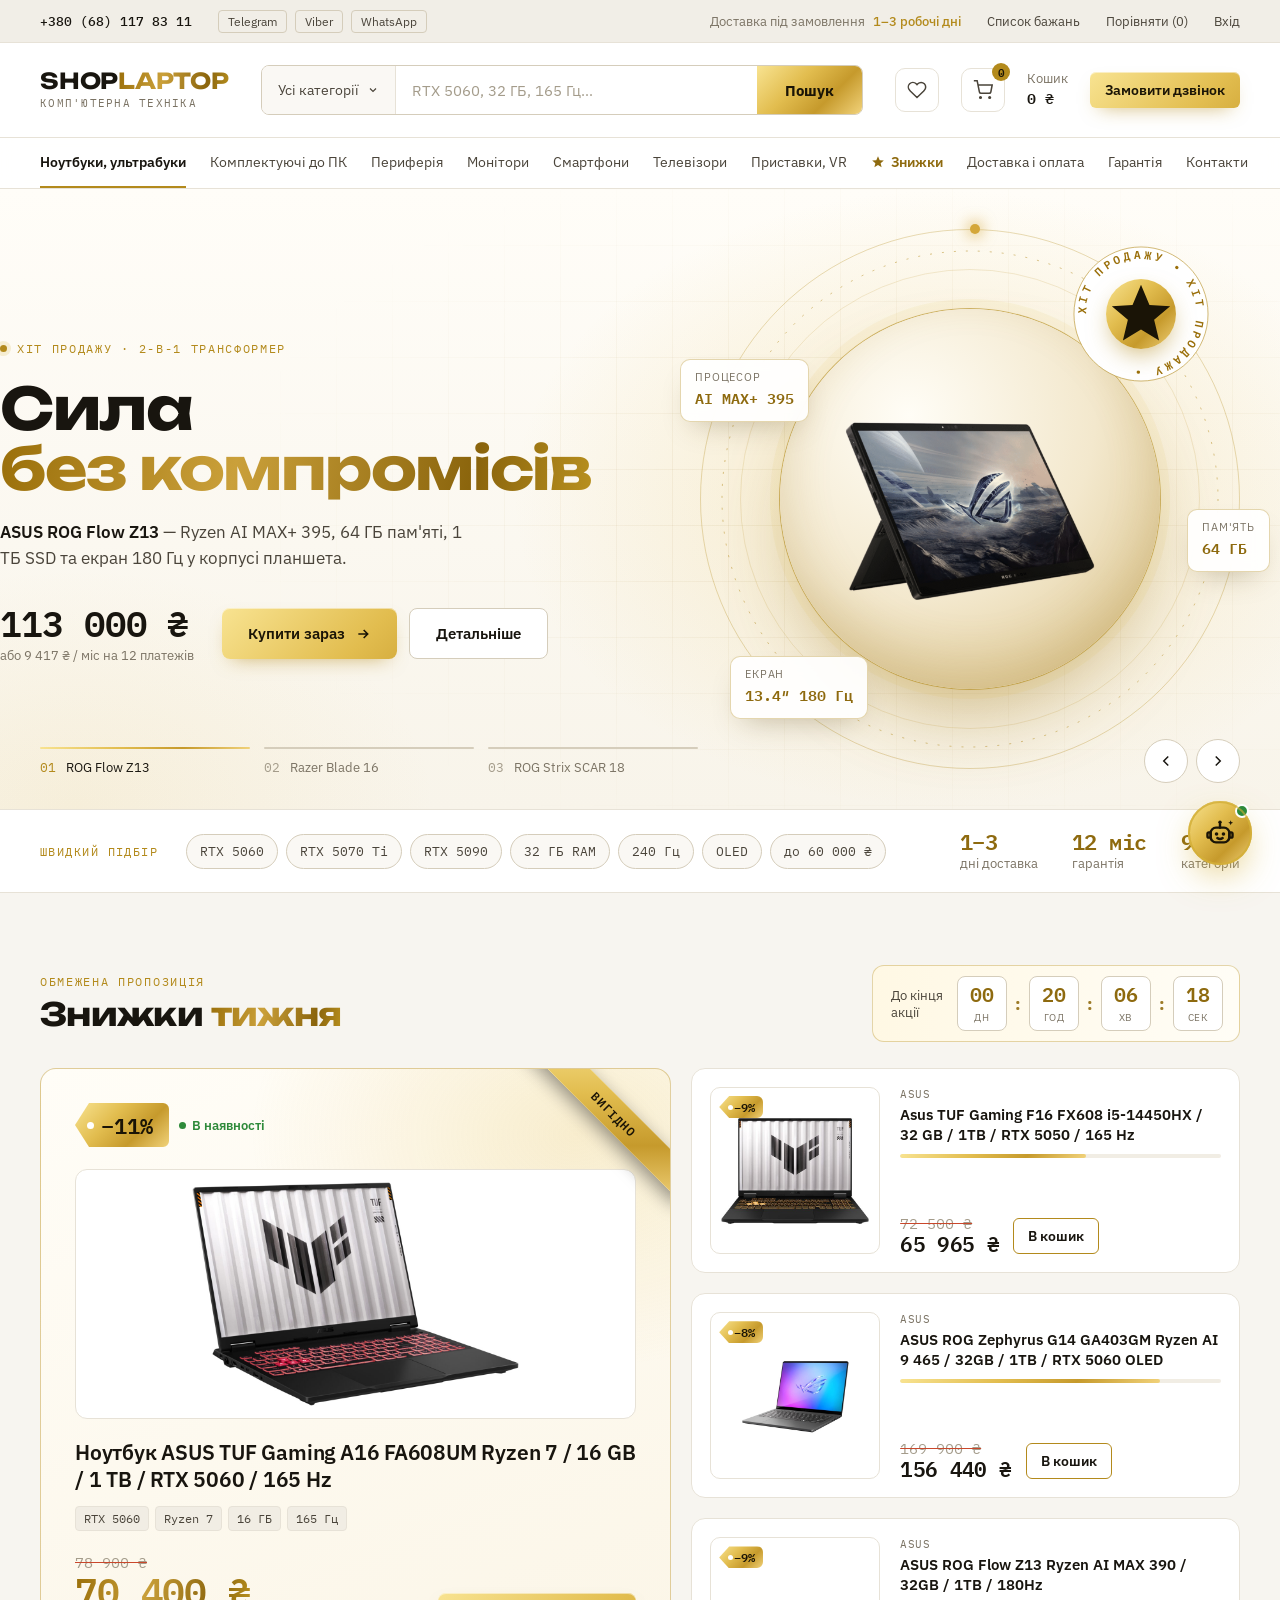
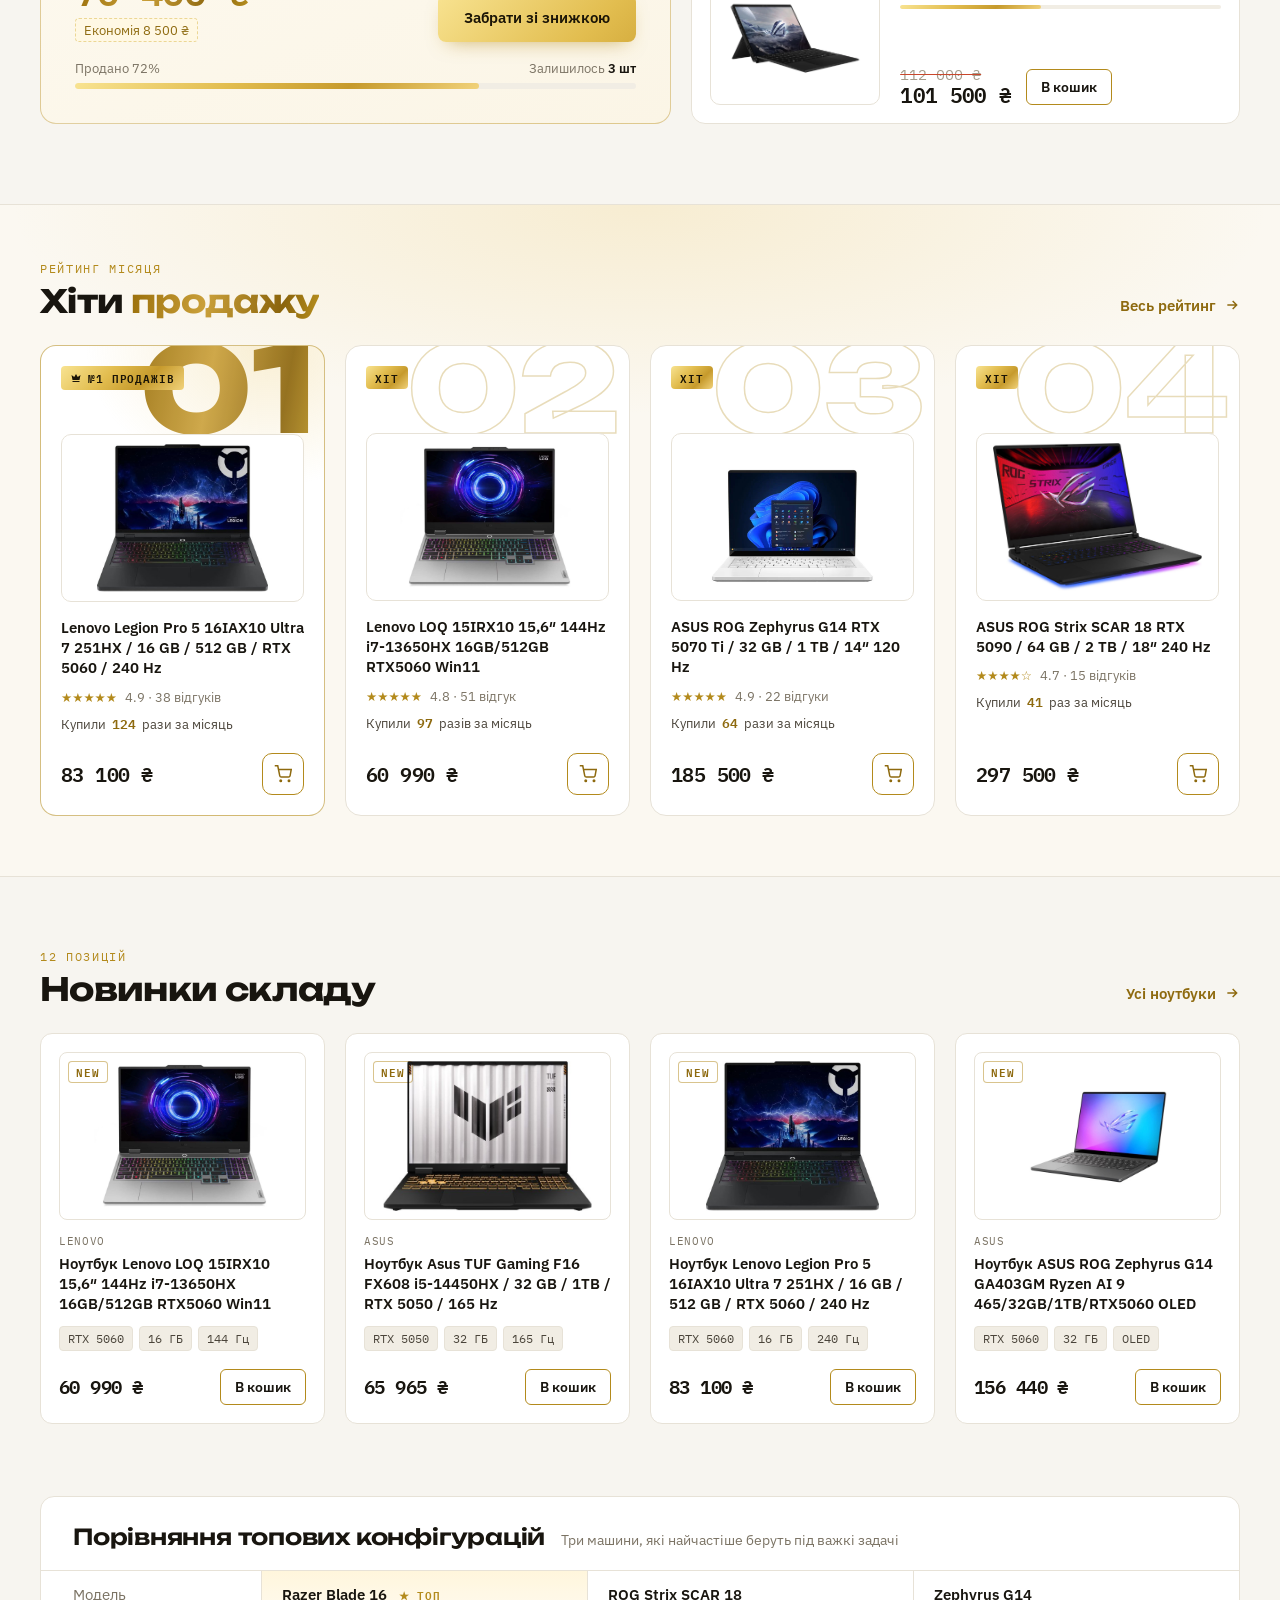
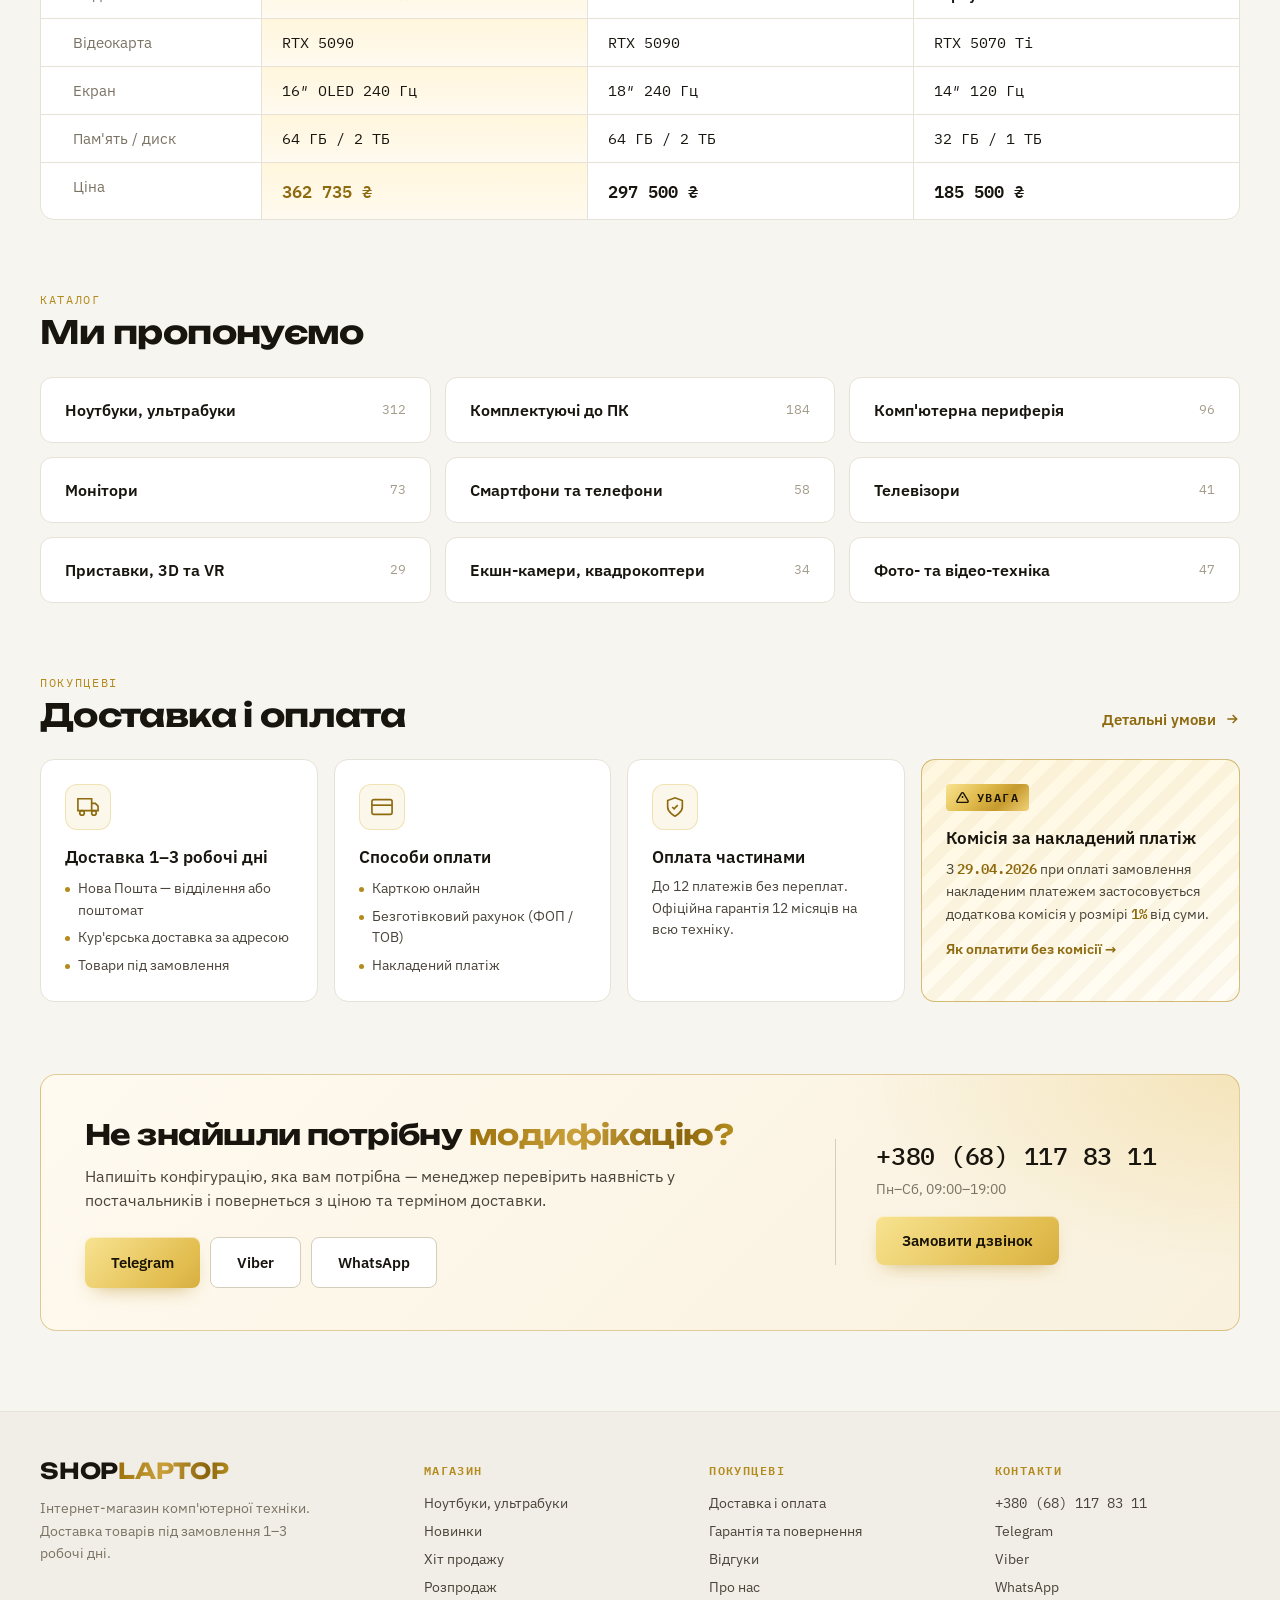
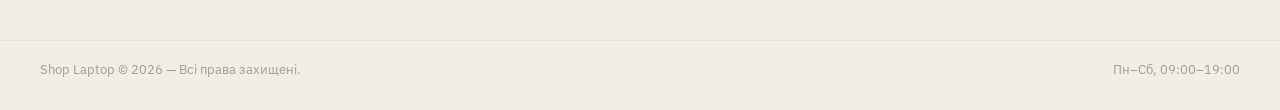
==== commit 9b485f56: "Remove empty line at the beginning of index.html" ====
--- a/index.html
+++ b/index.html
@@ -1,4 +1,3 @@
-
 <!DOCTYPE html>
 <html lang="uk">
 <head>
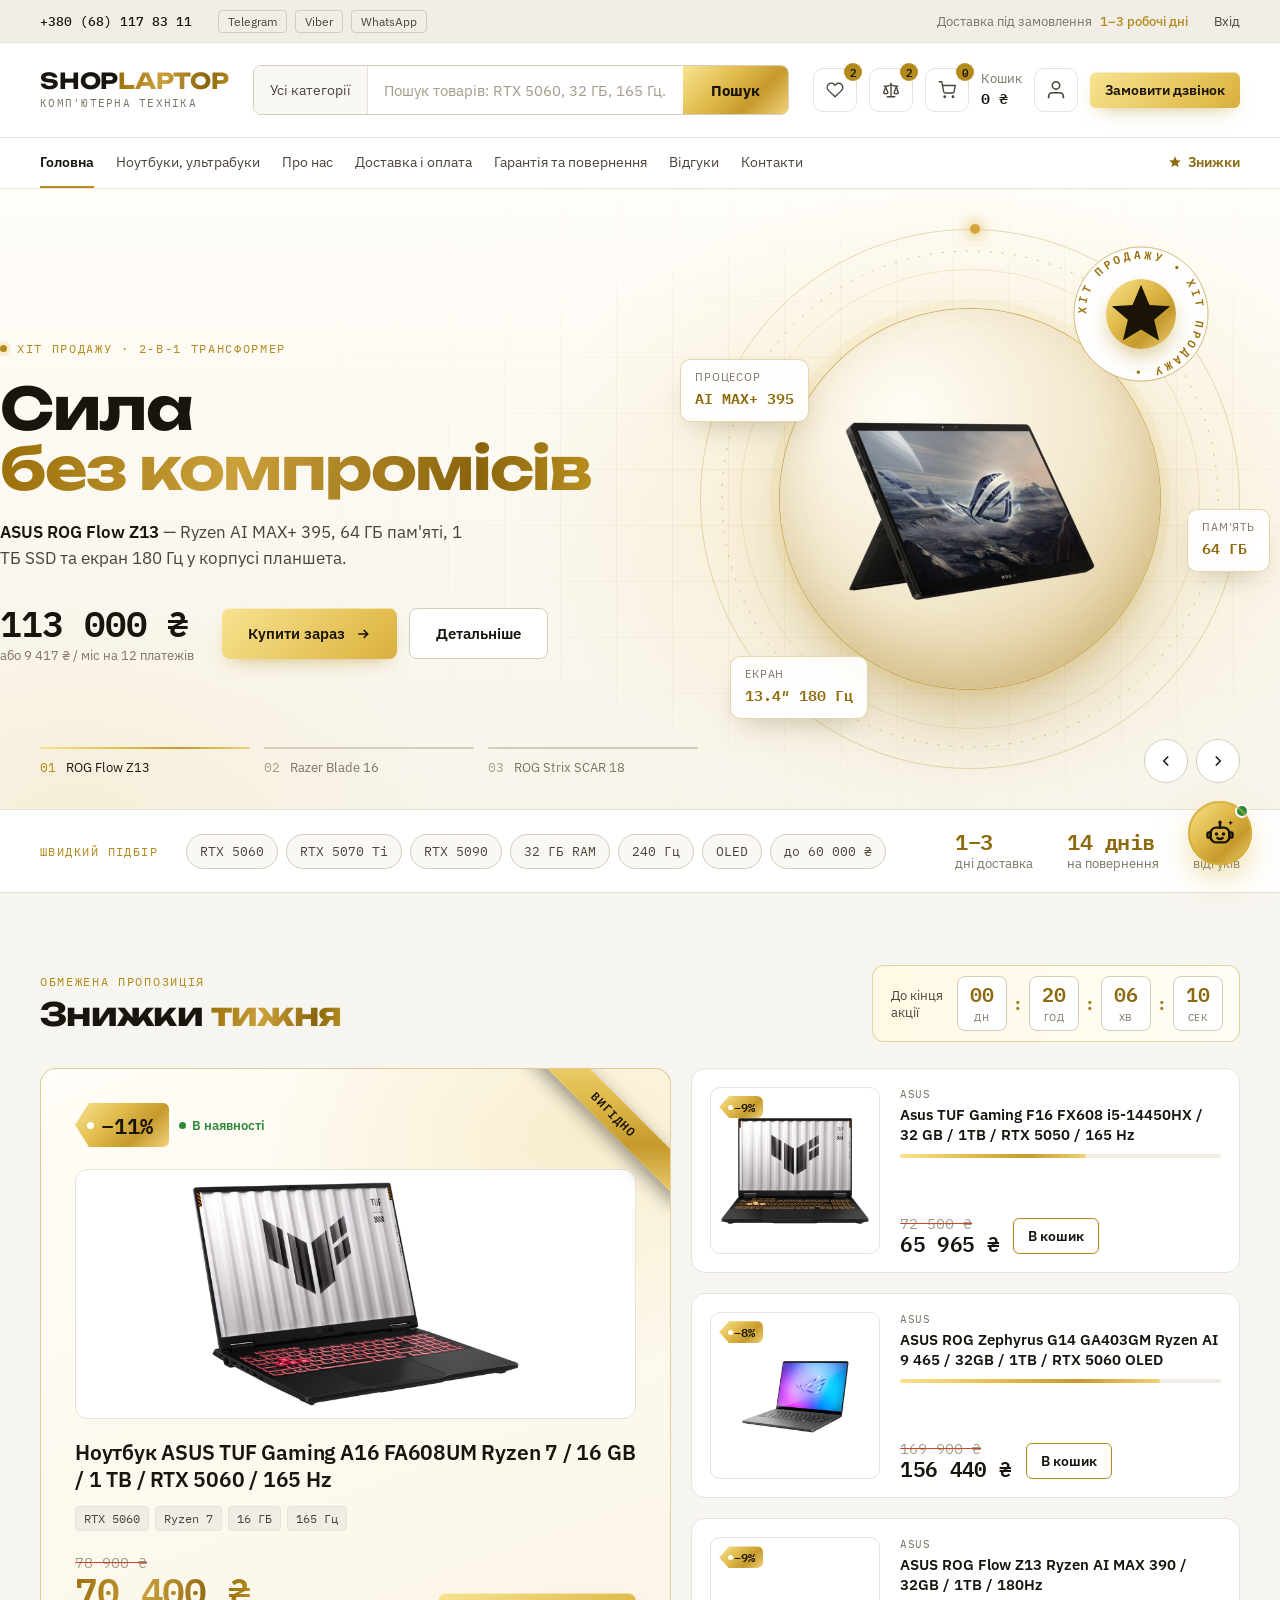
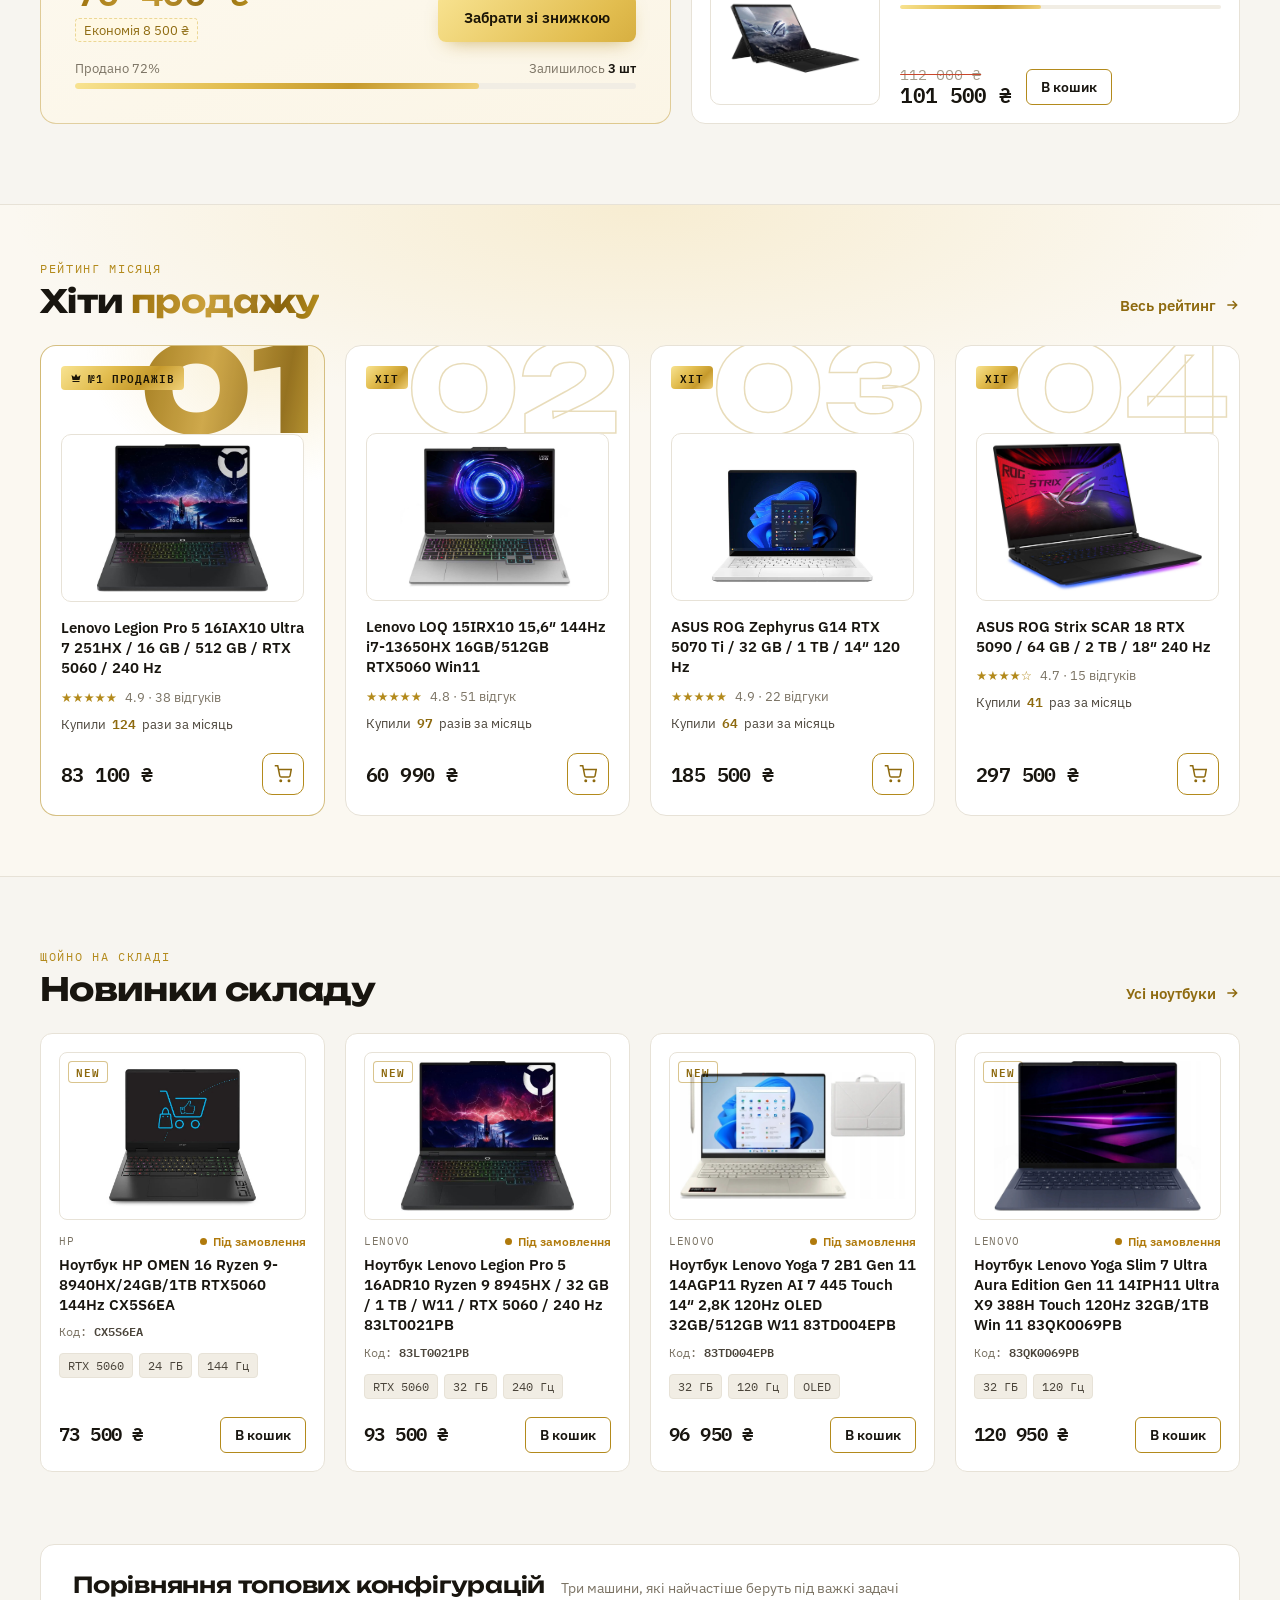
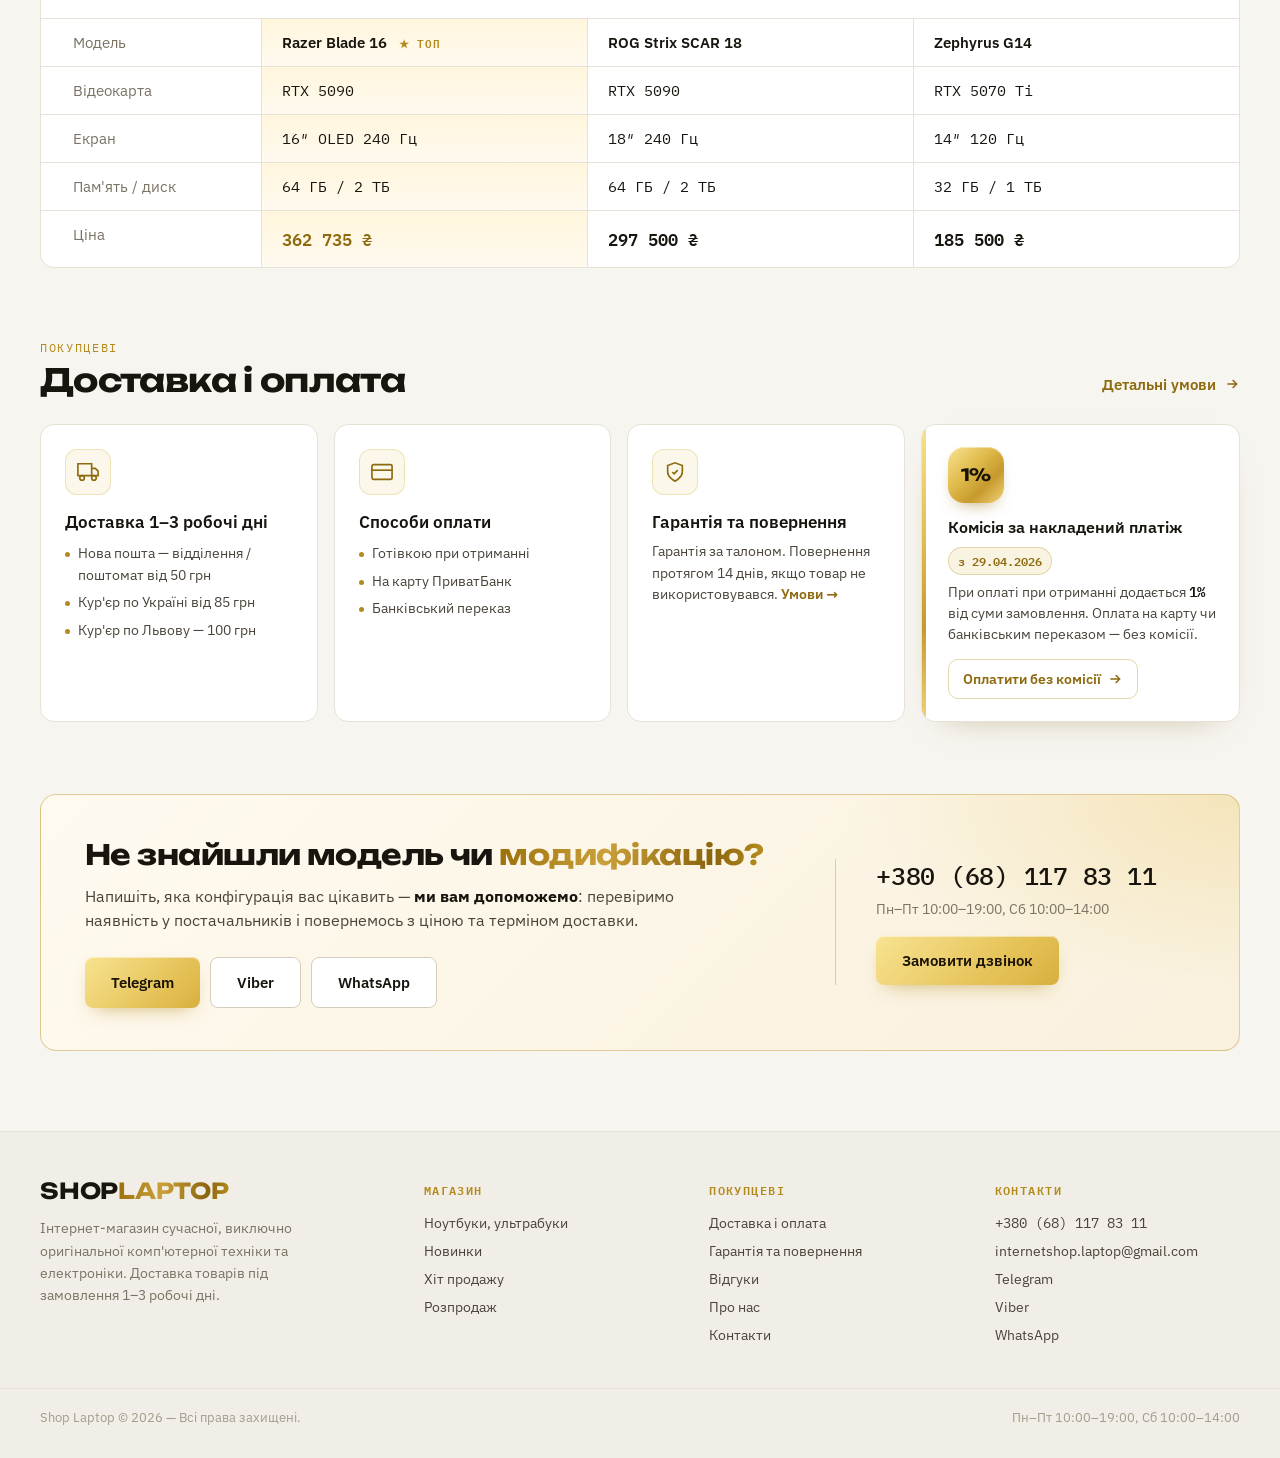
==== commit efe17b42: "new design" ====
--- a/index.html
+++ b/index.html
@@ -3,489 +3,12 @@
 <head>
 <meta charset="utf-8">
 <meta name="viewport" content="width=device-width, initial-scale=1">
-<title>ShopLaptop — Головна</title>
+<title>Головна — ShopLaptop</title>
+<meta name="description" content="ShopLaptop — ноутбуки та комп'ютерна техніка з доставкою 1–3 дні">
 <link href="assets/fonts/fonts.css" rel="stylesheet">
-<style>
-  :root {
-    --bg: #0a0907;
-    --bg-2: #0f0d0a;
-    --surface: #15120e;
-    --surface-2: #1c1813;
-    --surface-3: #241f18;
-    --line: #2b251c;
-    --line-2: #3a3226;
-    --text: #f4eee2;
-    --text-2: #cfc6b4;
-    --muted: #9a907d;
-    --muted-2: #756c5c;
-    --gold: #d4af37;
-    --gold-hi: #f5d77a;
-    --gold-lo: #9c7a26;
-    --gold-ink: #1a1406;
-    --gold-grad: linear-gradient(135deg, #f8e391 0%, #e2bd4f 38%, #c69a2c 68%, #f1d27a 100%);
-    --gold-text: linear-gradient(100deg, #fff1b8 0%, #f0cc63 30%, #c99b2d 60%, #f7de8c 100%);
-    --ivory: #f4ecd8;
-    --green: #8fce7a;
-    --red: #ef7b5f;
-    --sans: "IBM Plex Sans", system-ui, sans-serif;
-    --mono: "IBM Plex Mono", ui-monospace, monospace;
-    --display: "Unbounded", "IBM Plex Sans", sans-serif;
-  }
-  * { box-sizing: border-box; margin: 0; padding: 0; }
-  html { color-scheme: dark; scroll-behavior: smooth; }
-  body { background: var(--bg); color: var(--text); font-family: var(--sans); -webkit-font-smoothing: antialiased; min-width: 1280px; }
-  a { color: inherit; text-decoration: none; }
-  button { font-family: inherit; cursor: pointer; }
-  img { display: block; }
-  .wrap { max-width: 1320px; margin: 0 auto; padding: 0 40px; }
-  .mono { font-family: var(--mono); }
-  .gold-text { background: var(--gold-text); -webkit-background-clip: text; background-clip: text; color: transparent; }
-
-  /* buttons */
-  .btn { display: inline-flex; align-items: center; gap: 10px; border: 0; border-radius: 8px; font-weight: 600; font-size: 15px; padding: 15px 26px; transition: transform .2s, box-shadow .2s, background .2s, color .2s; white-space: nowrap; }
-  .btn-gold { background: var(--gold-grad); background-size: 200% 200%; color: var(--gold-ink); box-shadow: 0 8px 24px -8px rgba(212,175,55,.55), inset 0 1px 0 rgba(255,255,255,.45); }
-  .btn-gold:hover { transform: translateY(-2px); background-position: 100% 0; box-shadow: 0 14px 34px -10px rgba(212,175,55,.75), inset 0 1px 0 rgba(255,255,255,.45); color: var(--gold-ink); }
-  .btn-ghost { border: 1.5px solid var(--line-2); color: var(--text); background: rgba(255,255,255,.02); }
-  .btn-ghost:hover { border-color: var(--gold); color: var(--gold-hi); }
-  .btn-sm { padding: 9px 15px; font-size: 13.5px; border-radius: 6px; }
-
-  /* ===== HEADER ===== */
-  .topbar { background: #060504; border-bottom: 1px solid #1b1712; font-size: 13px; color: var(--text-2); }
-  .topbar .wrap { height: 42px; display: flex; align-items: center; gap: 26px; }
-  .topbar .phone { font-family: var(--mono); font-weight: 500; color: var(--text); }
-  .topbar .msgr { display: flex; gap: 8px; }
-  .topbar .msgr a { border: 1px solid var(--line-2); border-radius: 4px; padding: 3px 9px; font-size: 12px; transition: .2s; }
-  .topbar .msgr a:hover { border-color: var(--gold); color: var(--gold-hi); }
-  .topbar .note { margin-left: auto; color: var(--muted); display: flex; align-items: center; gap: 8px; }
-  .topbar .note b { color: var(--gold); font-weight: 500; }
-  .topbar .tl { color: var(--text-2); transition: color .2s; }
-  .topbar .tl:hover { color: var(--gold-hi); }
-
-  .mainbar { background: var(--bg-2); border-bottom: 1px solid var(--line); }
-  .mainbar .wrap { padding-top: 22px; padding-bottom: 22px; display: flex; align-items: center; gap: 32px; }
-  .logo { display: flex; flex-direction: column; gap: 4px; }
-  .logo-word { font-family: var(--display); font-size: 22px; font-weight: 700; letter-spacing: -0.01em; line-height: 1; }
-  .logo-sub { font-family: var(--mono); font-size: 10.5px; letter-spacing: .12em; color: var(--muted); text-transform: uppercase; }
-  .search { flex: 1; display: flex; height: 50px; border: 1.5px solid var(--line-2); border-radius: 8px; overflow: hidden; transition: border-color .2s, box-shadow .2s; background: var(--surface); }
-  .search:focus-within { border-color: var(--gold); box-shadow: 0 0 0 4px rgba(212,175,55,.12); }
-  .search .cat { display: flex; align-items: center; gap: 8px; padding: 0 16px; font-size: 14px; color: var(--text-2); border-right: 1px solid var(--line); background: var(--surface-2); white-space: nowrap; }
-  .search input { flex: 1; border: 0; outline: none; padding: 0 16px; font: inherit; font-size: 14.5px; background: transparent; color: var(--text); }
-  .search input::placeholder { color: var(--muted-2); }
-  .search button { border: 0; background: var(--gold-grad); color: var(--gold-ink); padding: 0 28px; font-size: 14.5px; font-weight: 700; }
-  .hdr-actions { display: flex; align-items: center; gap: 22px; }
-  .icon-link { position: relative; display: grid; place-items: center; width: 44px; height: 44px; border-radius: 10px; border: 1px solid var(--line); color: var(--text-2); transition: .2s; }
-  .icon-link:hover { border-color: var(--gold); color: var(--gold-hi); }
-  .icon-link .badge { position: absolute; top: -6px; right: -6px; min-width: 18px; height: 18px; border-radius: 9px; background: var(--gold); color: var(--gold-ink); font: 700 11px/18px var(--mono); text-align: center; padding: 0 4px; }
-  .cart { display: flex; flex-direction: column; font-size: 12.5px; color: var(--muted); }
-  .cart b { font-family: var(--mono); font-size: 15px; color: var(--text); font-weight: 600; }
-
-  .navbar { background: var(--bg-2); border-bottom: 1px solid var(--line); position: sticky; top: 0; z-index: 50; backdrop-filter: blur(10px); background: rgba(15,13,10,.92); }
-  .navbar .wrap { display: flex; gap: 24px; font-size: 14px; }
-  .navbar a { padding: 15px 0; white-space: nowrap; color: var(--text-2); border-bottom: 2px solid transparent; transition: .2s; }
-  .navbar a:hover { color: var(--gold-hi); }
-  .navbar a.active { color: var(--text); font-weight: 600; border-bottom-color: var(--gold); }
-  .navbar a.push { margin-left: auto; }
-  .navbar a.sale { color: var(--gold-hi); font-weight: 600; display: flex; align-items: center; gap: 6px; }
-
-  /* ===== HERO ===== */
-  .hero { position: relative; overflow: hidden; border-bottom: 1px solid var(--line);
-    background:
-      radial-gradient(760px 520px at 74% 50%, rgba(212,175,55,.20), transparent 62%),
-      radial-gradient(600px 400px at 8% 100%, rgba(156,122,38,.10), transparent 60%),
-      linear-gradient(180deg, #0a0907, #0d0b08); }
-  .hero::before { content: ""; position: absolute; inset: 0; pointer-events: none;
-    background-image: linear-gradient(rgba(212,175,55,.06) 1px, transparent 1px), linear-gradient(90deg, rgba(212,175,55,.06) 1px, transparent 1px);
-    background-size: 56px 56px;
-    mask-image: radial-gradient(ellipse 70% 80% at 70% 50%, #000 20%, transparent 75%);
-    -webkit-mask-image: radial-gradient(ellipse 70% 80% at 70% 50%, #000 20%, transparent 75%); }
-  .hero-inner { position: relative; height: 620px; }
-  .slide { position: absolute; inset: 0; display: grid; grid-template-columns: 1fr 620px; align-items: center; gap: 20px; opacity: 0; visibility: hidden; transition: opacity .7s ease, visibility .7s; }
-  .slide.active { opacity: 1; visibility: visible; }
-  .slide .copy > * { opacity: 0; transform: translateY(18px); transition: opacity .6s ease, transform .6s cubic-bezier(.2,.7,.2,1); }
-  .slide.active .copy > * { opacity: 1; transform: none; }
-  .slide.active .copy > *:nth-child(2) { transition-delay: .08s; }
-  .slide.active .copy > *:nth-child(3) { transition-delay: .16s; }
-  .slide.active .copy > *:nth-child(4) { transition-delay: .24s; }
-  .slide.active .copy > *:nth-child(5) { transition-delay: .32s; }
-  .eyebrow { display: inline-flex; align-items: center; gap: 10px; font-family: var(--mono); font-size: 12px; letter-spacing: .14em; text-transform: uppercase; color: var(--gold); }
-  .eyebrow .dot { width: 7px; height: 7px; border-radius: 50%; background: var(--gold); box-shadow: 0 0 0 4px rgba(212,175,55,.18); }
-  .hero h1 { margin-top: 22px; font-family: var(--display); font-size: 58px; line-height: 1.04; letter-spacing: -0.025em; font-weight: 700; }
-  .hero .model { margin-top: 22px; font-size: 16.5px; color: var(--text-2); line-height: 1.55; max-width: 48ch; }
-  .hero .model b { color: var(--text); font-weight: 600; }
-  .hero .buyrow { margin-top: 34px; display: flex; align-items: center; gap: 28px; }
-  .hero .price { font-family: var(--mono); font-size: 36px; font-weight: 600; letter-spacing: -0.03em; line-height: 1; }
-  .hero .price small { display: block; font-family: var(--sans); font-size: 13px; letter-spacing: 0; color: var(--muted); font-weight: 400; margin-top: 8px; }
-  .hero .ctas { display: flex; gap: 12px; }
-
-  .stage { position: relative; width: 620px; height: 580px; display: grid; place-items: center; }
-  .ring { position: absolute; border-radius: 50%; border: 1px solid rgba(212,175,55,.22); }
-  .ring.r1 { width: 540px; height: 540px; }
-  .ring.r2 { width: 460px; height: 460px; border-color: rgba(212,175,55,.12); }
-  .orbit { position: absolute; width: 540px; height: 540px; animation: spin 40s linear infinite; }
-  .orbit::after { content: ""; position: absolute; top: -5px; left: 50%; width: 10px; height: 10px; border-radius: 50%; background: var(--gold-hi); box-shadow: 0 0 18px 4px rgba(245,215,122,.7); }
-  .dash { position: absolute; width: 500px; height: 500px; animation: spin 70s linear infinite reverse; }
-  .disc { position: relative; width: 380px; height: 380px; border-radius: 50%; display: grid; place-items: center; overflow: hidden;
-    background: radial-gradient(circle at 34% 28%, #fffdf6 0%, #f3e8cd 50%, #d8bf82 100%);
-    box-shadow: 0 0 0 1px rgba(245,215,122,.7), 0 0 0 10px rgba(212,175,55,.07), 0 40px 90px -20px rgba(212,175,55,.45), inset 0 -24px 50px rgba(120,88,20,.28); }
-  .disc img { max-width: 300px; max-height: 250px; object-fit: contain; mix-blend-mode: multiply; transform: translateY(6px); }
-  .slide.active .disc img { animation: rise 1s cubic-bezier(.2,.7,.2,1) both; }
-  .stamp { position: absolute; top: 36px; right: 70px; width: 138px; height: 138px; }
-  .stamp svg { width: 100%; height: 100%; animation: spin 18s linear infinite; }
-  .stamp .core { position: absolute; inset: 34px; border-radius: 50%; background: var(--gold-grad); display: grid; place-items: center; color: var(--gold-ink); box-shadow: 0 10px 30px -6px rgba(212,175,55,.6); }
-  .chip { position: absolute; display: flex; flex-direction: column; gap: 2px; padding: 10px 14px; border-radius: 10px; background: rgba(21,18,14,.82); border: 1px solid rgba(212,175,55,.35); backdrop-filter: blur(8px); box-shadow: 0 14px 30px -12px rgba(0,0,0,.8); animation: float 6s ease-in-out infinite; }
-  .chip span { font-size: 10.5px; letter-spacing: .08em; text-transform: uppercase; color: var(--muted); }
-  .chip b { font-family: var(--mono); font-size: 15px; font-weight: 600; color: var(--gold-hi); }
-  .chip.c1 { left: 20px; top: 150px; }
-  .chip.c2 { right: 10px; top: 300px; animation-delay: -2s; }
-  .chip.c3 { left: 70px; bottom: 70px; animation-delay: -4s; }
-
-  .hero-ctrl { position: absolute; left: 40px; right: 40px; bottom: 26px; display: flex; align-items: center; gap: 14px; z-index: 5; }
-  .tab { flex: 0 0 210px; text-align: left; background: none; border: 0; color: var(--muted); padding: 0; }
-  .tab .bar { height: 2px; background: var(--line-2); border-radius: 2px; overflow: hidden; }
-  .tab .bar i { display: block; height: 100%; width: 0; background: var(--gold-grad); }
-  .tab.active .bar i { animation: fill var(--dur, 7s) linear forwards; }
-  .tab .lbl { display: flex; gap: 10px; margin-top: 10px; font-size: 13px; transition: color .2s; }
-  .tab .lbl em { font-style: normal; font-family: var(--mono); color: var(--muted-2); }
-  .tab.active .lbl, .tab:hover .lbl { color: var(--text); }
-  .tab.active .lbl em { color: var(--gold); }
-  .arrows { margin-left: auto; display: flex; gap: 8px; }
-  .arrows button { width: 44px; height: 44px; border-radius: 50%; border: 1px solid var(--line-2); background: rgba(21,18,14,.6); color: var(--text); display: grid; place-items: center; transition: .2s; }
-  .arrows button:hover { border-color: var(--gold); color: var(--gold-hi); }
-
-  @keyframes spin { to { transform: rotate(360deg); } }
-  @keyframes float { 0%,100% { transform: translateY(0); } 50% { transform: translateY(-10px); } }
-  @keyframes rise { from { opacity: 0; transform: translateY(40px) scale(.94); } to { opacity: 1; transform: translateY(6px) scale(1); } }
-  @keyframes fill { to { width: 100%; } }
-
-  /* quick pick strip */
-  .quick { border-bottom: 1px solid var(--line); background: var(--bg-2); }
-  .quick .wrap { display: flex; align-items: center; gap: 28px; padding-top: 20px; padding-bottom: 20px; }
-  .quick .ttl { font-family: var(--mono); font-size: 12px; letter-spacing: .12em; text-transform: uppercase; color: var(--gold); white-space: nowrap; }
-  .pills { display: flex; flex-wrap: wrap; gap: 8px; }
-  .pill { font-family: var(--mono); font-size: 13px; padding: 8px 13px; border: 1px solid var(--line-2); border-radius: 999px; color: var(--text-2); background: var(--surface); transition: .2s; }
-  .pill:hover { border-color: var(--gold); color: var(--gold-hi); background: rgba(212,175,55,.06); }
-  .stats { margin-left: auto; display: flex; gap: 34px; }
-  .stat b { display: block; font-family: var(--mono); font-size: 22px; font-weight: 600; letter-spacing: -0.02em; color: var(--gold-hi); line-height: 1; }
-  .stat span { font-size: 12.5px; color: var(--muted); }
-
-  /* section heads */
-  main { padding-bottom: 20px; }
-  .sec { margin-top: 72px; }
-  .sec-head { display: flex; align-items: flex-end; gap: 22px; margin-bottom: 26px; }
-  .sec-head .kicker { font-family: var(--mono); font-size: 12px; letter-spacing: .14em; text-transform: uppercase; color: var(--gold); }
-  .sec-head h2 { font-family: var(--display); font-size: 32px; font-weight: 700; letter-spacing: -0.02em; margin-top: 8px; line-height: 1.1; }
-  .sec-head .more { margin-left: auto; font-size: 14.5px; font-weight: 600; color: var(--gold-hi); display: inline-flex; align-items: center; gap: 8px; padding-bottom: 4px; }
-  .sec-head .more:hover { color: #fff3c4; }
-
-  /* ===== DEALS ===== */
-  .deals-head { align-items: center; }
-  .timer { display: flex; align-items: center; gap: 14px; margin-left: auto; padding: 10px 16px 10px 18px; border: 1px solid rgba(212,175,55,.35); border-radius: 12px; background: linear-gradient(90deg, rgba(212,175,55,.08), rgba(212,175,55,.02)); }
-  .timer .t-lbl { font-size: 12.5px; color: var(--text-2); line-height: 1.3; }
-  .timer .cells { display: flex; gap: 6px; align-items: center; }
-  .timer .cell { min-width: 50px; text-align: center; background: #070605; border: 1px solid var(--line-2); border-radius: 8px; padding: 6px 6px 5px; }
-  .timer .cell b { display: block; font-family: var(--mono); font-size: 20px; font-weight: 600; color: var(--gold-hi); line-height: 1.1; }
-  .timer .cell span { font-size: 10px; color: var(--muted); text-transform: uppercase; letter-spacing: .06em; }
-  .timer .sep { color: var(--gold-lo); font-family: var(--mono); font-weight: 600; }
-
-  .deals { display: grid; grid-template-columns: 1.15fr 1fr; gap: 20px; }
-  .deal-main { position: relative; overflow: hidden; border-radius: 16px; padding: 34px; display: flex; flex-direction: column;
-    background: radial-gradient(500px 360px at 80% 20%, rgba(212,175,55,.22), transparent 65%), linear-gradient(160deg, #1f1a12, #0f0d0a 70%);
-    border: 1px solid rgba(212,175,55,.35); }
-  .ribbon { position: absolute; top: 30px; right: -54px; transform: rotate(45deg); width: 220px; text-align: center; background: var(--gold-grad); color: var(--gold-ink); font: 700 12px/1 var(--mono); letter-spacing: .12em; padding: 9px 0; box-shadow: 0 6px 18px rgba(0,0,0,.4); }
-  .deal-main .top { display: flex; gap: 10px; align-items: center; }
-  .pct { position: relative; display: inline-flex; align-items: center; font: 700 15px/1 var(--mono); color: var(--gold-ink); background: var(--gold-grad); padding: 8px 12px 8px 20px; border-radius: 4px 6px 6px 4px; clip-path: polygon(10px 0, 100% 0, 100% 100%, 10px 100%, 0 50%); }
-  .pct::before { content: ""; position: absolute; left: 9px; top: 50%; width: 5px; height: 5px; margin-top: -2.5px; border-radius: 50%; background: #1a1406; }
-  .pct.big { font-size: 22px; padding: 11px 16px 11px 26px; clip-path: polygon(14px 0, 100% 0, 100% 100%, 14px 100%, 0 50%); }
-  .pct.big::before { left: 12px; width: 7px; height: 7px; margin-top: -3.5px; }
-  .instock { font-size: 13px; color: var(--green); font-weight: 600; display: inline-flex; align-items: center; gap: 6px; }
-  .instock::before { content: ""; width: 7px; height: 7px; border-radius: 50%; background: var(--green); }
-  .deal-main .img { margin: 22px 0 20px; height: 250px; border-radius: 12px; display: grid; place-items: center; background: radial-gradient(circle at 50% 40%, #fffaf0, var(--ivory) 60%, #e6d6ad); }
-  .deal-main .img img { max-height: 225px; max-width: 86%; object-fit: contain; mix-blend-mode: multiply; transition: transform .5s; }
-  .deal-main:hover .img img { transform: scale(1.05) rotate(-1deg); }
-  .deal-main h3 { font-size: 21px; font-weight: 600; line-height: 1.3; letter-spacing: -0.01em; }
-  .specs { margin-top: 12px; display: flex; flex-wrap: wrap; gap: 6px; }
-  .specs span { font-family: var(--mono); font-size: 11.5px; padding: 4px 8px; background: var(--surface-3); border: 1px solid var(--line); border-radius: 4px; color: var(--text-2); }
-  .deal-main .pricing { margin-top: auto; padding-top: 22px; display: flex; align-items: flex-end; gap: 20px; }
-  .old { font-family: var(--mono); font-size: 15px; color: var(--muted-2); text-decoration: line-through; text-decoration-color: var(--red); }
-  .new { font-family: var(--mono); font-weight: 600; letter-spacing: -0.03em; line-height: 1; }
-  .deal-main .new { font-size: 38px; }
-  .save { display: inline-block; margin-top: 8px; font-size: 12.5px; color: var(--gold-hi); background: rgba(212,175,55,.1); border: 1px dashed rgba(212,175,55,.45); padding: 3px 8px; border-radius: 4px; }
-  .stock { margin-top: 18px; }
-  .stock .row { display: flex; justify-content: space-between; font-size: 12.5px; color: var(--muted); margin-bottom: 7px; }
-  .stock .row b { color: var(--text); font-weight: 600; }
-  .stock .track { height: 6px; border-radius: 3px; background: var(--surface-3); overflow: hidden; }
-  .stock .track i { display: block; height: 100%; border-radius: 3px; background: var(--gold-grad); }
-
-  .deal-list { display: grid; grid-template-rows: repeat(3, 1fr); gap: 20px; }
-  .deal { position: relative; display: grid; grid-template-columns: 170px 1fr; gap: 20px; padding: 18px; border-radius: 14px; background: var(--surface); border: 1px solid var(--line); transition: border-color .25s, transform .25s, box-shadow .25s; }
-  .deal:hover { border-color: rgba(212,175,55,.55); transform: translateX(-4px); box-shadow: 0 18px 40px -22px rgba(212,175,55,.45); }
-  .deal .img { border-radius: 10px; display: grid; place-items: center; background: var(--ivory); position: relative; }
-  .deal .img img { max-height: 118px; max-width: 88%; object-fit: contain; mix-blend-mode: multiply; }
-  .deal .img .pct { position: absolute; top: 8px; left: 8px; font-size: 12px; padding: 5px 8px 5px 15px; }
-  .deal .body { display: flex; flex-direction: column; min-width: 0; }
-  .deal .brand { font-family: var(--mono); font-size: 11px; letter-spacing: .06em; color: var(--muted); text-transform: uppercase; }
-  .deal h4 { margin-top: 4px; font-size: 14.5px; line-height: 1.35; font-weight: 600; }
-  .deal .bottom { margin-top: auto; padding-top: 10px; display: flex; align-items: flex-end; gap: 14px; }
-  .deal .new { font-size: 21px; }
-  .deal .bottom .btn { margin-left: auto; }
-  .deal .stock { margin-top: 10px; }
-  .deal .stock .track { height: 4px; }
-
-  /* ===== HITS ===== */
-  .hits-sec { position: relative; margin-top: 80px; padding: 56px 0 60px; border-top: 1px solid var(--line); border-bottom: 1px solid var(--line);
-    background: radial-gradient(900px 300px at 50% 0%, rgba(212,175,55,.10), transparent 70%), #0c0a08; }
-  .hits { display: grid; grid-template-columns: repeat(4, 1fr); gap: 20px; }
-  .hit { position: relative; border-radius: 16px; padding: 20px; background: linear-gradient(180deg, var(--surface-2), var(--surface)); border: 1px solid var(--line); display: flex; flex-direction: column; overflow: hidden; transition: transform .3s, border-color .3s, box-shadow .3s; }
-  .hit:hover { transform: translateY(-6px); border-color: rgba(212,175,55,.6); box-shadow: 0 26px 50px -24px rgba(212,175,55,.5); }
-  .hit .rank { position: absolute; top: -18px; right: 8px; font-family: var(--display); font-size: 120px; font-weight: 800; line-height: 1; color: transparent; -webkit-text-stroke: 1.5px rgba(212,175,55,.35); pointer-events: none; transition: -webkit-text-stroke-color .3s; z-index: 0; }
-  .hit:hover .rank { -webkit-text-stroke-color: rgba(245,215,122,.8); }
-  .hit.first { border-color: rgba(212,175,55,.5); background: radial-gradient(260px 200px at 80% 0%, rgba(212,175,55,.2), transparent 70%), linear-gradient(180deg, #221c13, var(--surface)); }
-  .hit.first .rank { -webkit-text-stroke: 0; background: var(--gold-text); -webkit-background-clip: text; background-clip: text; opacity: .9; }
-  .hit .tagrow { position: relative; z-index: 1; display: flex; align-items: center; gap: 8px; }
-  .fire { display: inline-flex; align-items: center; gap: 6px; font: 600 11px/1 var(--mono); letter-spacing: .08em; color: var(--gold-ink); background: var(--gold-grad); padding: 6px 9px; border-radius: 4px; }
-  .hit .img { position: relative; z-index: 1; margin: 44px 0 16px; height: 168px; border-radius: 10px; display: grid; place-items: center; background: var(--ivory); }
-  .hit .img img { max-height: 148px; max-width: 90%; object-fit: contain; mix-blend-mode: multiply; transition: transform .45s; }
-  .hit:hover .img img { transform: scale(1.06); }
-  .hit h4 { position: relative; z-index: 1; font-size: 15px; line-height: 1.35; font-weight: 600; }
-  .rating { margin-top: 10px; display: flex; align-items: center; gap: 8px; font-size: 12.5px; color: var(--muted); }
-  .stars { display: flex; gap: 2px; color: var(--gold); }
-  .sold { margin-top: 8px; font-size: 12.5px; color: var(--text-2); display: flex; align-items: center; gap: 6px; }
-  .sold b { color: var(--gold-hi); font-family: var(--mono); }
-  .hit .bottom { margin-top: auto; padding-top: 18px; display: flex; align-items: center; justify-content: space-between; gap: 10px; }
-  .hit .new { font-size: 20px; }
-  .cart-btn { width: 42px; height: 42px; border-radius: 10px; border: 1.5px solid var(--gold); display: grid; place-items: center; color: var(--gold-hi); background: transparent; transition: .2s; }
-  .cart-btn:hover { background: var(--gold-grad); color: var(--gold-ink); border-color: transparent; }
-
-  /* ===== NEW ARRIVALS ===== */
-  .grid4 { display: grid; grid-template-columns: repeat(4, 1fr); gap: 20px; }
-  .card { background: var(--surface); border: 1px solid var(--line); border-radius: 12px; padding: 18px; display: flex; flex-direction: column; transition: border-color .25s, transform .25s; }
-  .card:hover { border-color: rgba(212,175,55,.55); transform: translateY(-3px); }
-  .card .img { position: relative; height: 168px; display: grid; place-items: center; background: var(--ivory); border-radius: 8px; }
-  .card .img img { max-height: 150px; max-width: 92%; object-fit: contain; mix-blend-mode: multiply; }
-  .new-tag { position: absolute; top: 8px; left: 8px; font: 600 10.5px/1 var(--mono); letter-spacing: .08em; padding: 5px 7px; border-radius: 4px; background: #0a0907; color: var(--gold-hi); border: 1px solid rgba(212,175,55,.5); }
-  .card .brand { margin-top: 14px; font-family: var(--mono); font-size: 11px; letter-spacing: .06em; color: var(--muted); text-transform: uppercase; }
-  .card h4 { margin-top: 6px; font-size: 15px; line-height: 1.35; font-weight: 600; }
-  .card .specs { margin-top: 12px; }
-  .card .bottom { margin-top: auto; padding-top: 18px; display: flex; align-items: center; justify-content: space-between; }
-  .card .new { font-size: 19px; }
-  .btn-line { border: 1.5px solid var(--gold); color: var(--text); padding: 8px 14px; border-radius: 6px; font-size: 13.5px; font-weight: 600; transition: .2s; background: none; }
-  .btn-line:hover { background: var(--gold-grad); color: var(--gold-ink); border-color: transparent; }
-
-  /* ===== COMPARE ===== */
-  .compare { background: var(--surface); border: 1px solid var(--line); border-radius: 14px; overflow: hidden; }
-  .compare .head { padding: 26px 32px 20px; display: flex; align-items: baseline; gap: 16px; }
-  .compare .head h3 { font-family: var(--display); font-size: 22px; font-weight: 600; letter-spacing: -0.01em; }
-  .compare .head span { font-size: 14px; color: var(--muted); }
-  .ctable { display: grid; grid-template-columns: 220px repeat(3, 1fr); border-top: 1px solid var(--line); font-size: 14.5px; }
-  .ctable > div { padding: 14px 20px; border-bottom: 1px solid var(--line); border-left: 1px solid var(--line); }
-  .ctable > div:nth-child(4n+1) { padding-left: 32px; color: var(--muted); border-left: 0; }
-  .ctable .h { font-weight: 600; }
-  .ctable .best { background: linear-gradient(180deg, rgba(212,175,55,.09), rgba(212,175,55,.03)); }
-  .ctable .m { font-family: var(--mono); }
-  .ctable .p { font-family: var(--mono); font-size: 17px; font-weight: 600; border-bottom: 0; }
-  .ctable .p.best { color: var(--gold-hi); }
-  .ctable .last { border-bottom: 0; }
-  .crown { display: inline-flex; align-items: center; gap: 6px; margin-left: 8px; font: 600 10.5px/1 var(--mono); color: var(--gold); letter-spacing: .06em; }
-
-  /* ===== CATEGORIES ===== */
-  .cats { display: grid; grid-template-columns: repeat(3, 1fr); gap: 14px; }
-  .cat-link { position: relative; overflow: hidden; background: var(--surface); border: 1px solid var(--line); border-radius: 12px; padding: 22px 24px; display: flex; align-items: center; justify-content: space-between; font-size: 16px; font-weight: 600; transition: border-color .25s, color .25s; }
-  .cat-link::after { content: ""; position: absolute; inset: 0; background: linear-gradient(90deg, rgba(212,175,55,.12), transparent 60%); transform: translateX(-100%); transition: transform .4s; }
-  .cat-link:hover { border-color: rgba(212,175,55,.55); color: var(--gold-hi); }
-  .cat-link:hover::after { transform: none; }
-  .cat-link span { font-family: var(--mono); font-size: 13px; color: var(--muted-2); font-weight: 400; }
-
-  /* ===== DELIVERY ===== */
-  .delivery { display: grid; grid-template-columns: repeat(3, 1fr) 1.15fr; gap: 16px; }
-  .dcard { background: var(--surface); border: 1px solid var(--line); border-radius: 14px; padding: 24px; }
-  .dcard .ic { width: 46px; height: 46px; border-radius: 12px; display: grid; place-items: center; background: rgba(212,175,55,.1); border: 1px solid rgba(212,175,55,.3); color: var(--gold-hi); }
-  .dcard h4 { margin-top: 16px; font-size: 16.5px; font-weight: 600; }
-  .dcard p, .dcard li { font-size: 14px; line-height: 1.55; color: var(--text-2); }
-  .dcard p { margin-top: 8px; }
-  .dcard ul { margin-top: 10px; list-style: none; display: flex; flex-direction: column; gap: 6px; }
-  .dcard li { display: flex; gap: 8px; }
-  .dcard li::before { content: ""; flex: 0 0 5px; height: 5px; margin-top: 9px; border-radius: 50%; background: var(--gold); }
-  .notice { position: relative; border-radius: 14px; padding: 24px 24px 22px; border: 1px solid rgba(212,175,55,.5); background: repeating-linear-gradient(135deg, rgba(212,175,55,.05) 0 12px, transparent 12px 24px), linear-gradient(160deg, #221b10, #13100b); }
-  .notice .lbl { display: inline-flex; align-items: center; gap: 8px; font: 600 12px/1 var(--mono); letter-spacing: .12em; color: var(--gold-ink); background: var(--gold-grad); padding: 7px 10px; border-radius: 4px; }
-  .notice h4 { margin-top: 16px; font-size: 16.5px; font-weight: 600; }
-  .notice p { margin-top: 8px; font-size: 14px; line-height: 1.55; color: var(--text-2); }
-  .notice p b { color: var(--gold-hi); font-family: var(--mono); font-weight: 600; }
-  .notice a { display: inline-flex; margin-top: 14px; font-size: 13.5px; font-weight: 600; color: var(--gold-hi); gap: 6px; align-items: center; }
-
-  /* ===== CTA ===== */
-  .cta { position: relative; overflow: hidden; border-radius: 16px; padding: 42px 44px; display: grid; grid-template-columns: 1fr 360px; gap: 48px; align-items: center; border: 1px solid rgba(212,175,55,.35);
-    background: radial-gradient(600px 300px at 100% 0%, rgba(212,175,55,.22), transparent 65%), linear-gradient(135deg, #17130d, #0c0a07); }
-  .cta h2 { font-family: var(--display); font-size: 28px; font-weight: 700; letter-spacing: -0.02em; }
-  .cta p { margin-top: 12px; color: var(--text-2); font-size: 16px; line-height: 1.55; max-width: 60ch; }
-  .cta .row { margin-top: 24px; display: flex; gap: 10px; }
-  .cta .side { border-left: 1px solid var(--line-2); padding-left: 40px; }
-  .cta .ph { font-family: var(--mono); font-size: 25px; font-weight: 500; letter-spacing: -0.01em; }
-  .cta .hrs { color: var(--muted); font-size: 14px; margin-top: 8px; }
-  .cta .side .btn { margin-top: 18px; }
-
-  /* ===== FOOTER ===== */
-  footer { margin-top: 80px; background: #070605; border-top: 1px solid var(--line); }
-  footer .cols { padding-top: 48px; padding-bottom: 44px; display: grid; grid-template-columns: 1.4fr 1fr 1fr 1fr; gap: 40px; }
-  footer p { margin-top: 14px; font-size: 14px; line-height: 1.6; color: var(--muted); max-width: 34ch; }
-  footer .col { display: flex; flex-direction: column; gap: 10px; font-size: 14px; }
-  footer .col .t { font-weight: 600; margin-bottom: 4px; color: var(--gold); font-family: var(--mono); font-size: 12px; letter-spacing: .12em; text-transform: uppercase; }
-  footer .col a { color: var(--text-2); transition: color .2s; }
-  footer .col a:hover { color: var(--gold-hi); }
-  footer .copy { border-top: 1px solid #1b1712; padding-top: 20px; padding-bottom: 32px; font-size: 13px; color: var(--muted-2); display: flex; justify-content: space-between; }
-
-  /* ===== AI SUPPORT WIDGET ===== */
-  .ai-fab { position: fixed; right: 28px; bottom: 28px; z-index: 200; display: flex; align-items: center; gap: 12px; }
-  .ai-hint { background: var(--surface-2); border: 1px solid rgba(212,175,55,.4); color: var(--text); font-size: 13.5px; padding: 10px 14px; border-radius: 12px 12px 4px 12px; box-shadow: 0 16px 40px -16px rgba(0,0,0,.9); opacity: 0; transform: translateX(10px); transition: .4s; pointer-events: none; max-width: 230px; line-height: 1.4; }
-  .ai-hint.show { opacity: 1; transform: none; pointer-events: auto; }
-  .ai-hint b { color: var(--gold-hi); }
-  .ai-btn { position: relative; width: 64px; height: 64px; border-radius: 50%; border: 0; background: var(--gold-grad); color: var(--gold-ink); display: grid; place-items: center; box-shadow: 0 14px 36px -8px rgba(212,175,55,.7), inset 0 1px 0 rgba(255,255,255,.5); transition: transform .25s; }
-  .ai-btn:hover { transform: scale(1.06) rotate(-6deg); }
-  .ai-btn::before, .ai-btn::after { content: ""; position: absolute; inset: 0; border-radius: 50%; border: 2px solid rgba(212,175,55,.6); animation: pulse 2.6s ease-out infinite; }
-  .ai-btn::after { animation-delay: 1.3s; }
-  .ai-btn .i-close { display: none; }
-  .ai-btn .eyes { transform-box: fill-box; transform-origin: center; animation: blink 4.5s infinite; }
-  @keyframes blink { 0%, 92%, 100% { transform: scaleY(1); } 95% { transform: scaleY(.1); } }
-  .ai-open .ai-btn .i-chat { display: none; }
-  .ai-open .ai-btn .i-close { display: block; }
-  .ai-open .ai-btn::before, .ai-open .ai-btn::after { animation: none; opacity: 0; }
-  .ai-open .ai-hint { opacity: 0 !important; pointer-events: none; }
-  .ai-dot { position: absolute; top: 3px; right: 3px; width: 14px; height: 14px; border-radius: 50%; background: var(--green); border: 2.5px solid #0a0907; }
-  @keyframes pulse { from { transform: scale(1); opacity: .9; } to { transform: scale(1.7); opacity: 0; } }
-
-  .ai-panel { position: fixed; right: 28px; bottom: 108px; z-index: 199; width: 390px; height: 580px; display: flex; flex-direction: column; border-radius: 18px; overflow: hidden; background: #100e0b; border: 1px solid rgba(212,175,55,.4); box-shadow: 0 40px 90px -30px rgba(0,0,0,.95), 0 0 0 1px rgba(0,0,0,.6);
-    opacity: 0; transform: translateY(16px) scale(.97); transform-origin: bottom right; pointer-events: none; transition: opacity .25s, transform .3s cubic-bezier(.2,.8,.2,1); }
-  .ai-open .ai-panel { opacity: 1; transform: none; pointer-events: auto; }
-  .ai-head { padding: 18px 18px 16px; display: flex; align-items: center; gap: 12px; border-bottom: 1px solid var(--line); background: radial-gradient(300px 120px at 0% 0%, rgba(212,175,55,.22), transparent 70%), #15120e; }
-  .ai-ava { position: relative; width: 42px; height: 42px; border-radius: 12px; background: var(--gold-grad); color: var(--gold-ink); display: grid; place-items: center; flex: none; }
-  .ai-head .nm { font-weight: 600; font-size: 15px; display: flex; align-items: center; gap: 8px; }
-  .beta { font: 600 10px/1 var(--mono); letter-spacing: .08em; color: var(--gold-hi); border: 1px solid rgba(212,175,55,.5); padding: 3px 5px; border-radius: 4px; }
-  .ai-head .st { font-size: 12.5px; color: var(--muted); margin-top: 3px; display: flex; align-items: center; gap: 6px; }
-  .ai-head .st::before { content: ""; width: 7px; height: 7px; border-radius: 50%; background: var(--green); }
-  .ai-head .x { margin-left: auto; width: 34px; height: 34px; border-radius: 8px; border: 1px solid var(--line-2); background: none; color: var(--text-2); display: grid; place-items: center; }
-  .ai-head .x:hover { border-color: var(--gold); color: var(--gold-hi); }
-  .ai-body { flex: 1; overflow-y: auto; padding: 18px; display: flex; flex-direction: column; gap: 12px; scrollbar-width: thin; scrollbar-color: var(--line-2) transparent; }
-  .msg { max-width: 84%; font-size: 14px; line-height: 1.5; padding: 11px 14px; border-radius: 14px; animation: msgIn .3s ease both; }
-  .msg.bot { align-self: flex-start; background: var(--surface-2); border: 1px solid var(--line); border-bottom-left-radius: 4px; color: var(--text); }
-  .msg.me { align-self: flex-end; background: var(--gold-grad); color: var(--gold-ink); font-weight: 500; border-bottom-right-radius: 4px; }
-  .msg a.inl { display: inline-flex; margin-top: 10px; font-weight: 600; color: var(--gold-hi); border: 1px solid rgba(212,175,55,.5); padding: 6px 10px; border-radius: 6px; font-size: 13px; }
-  .msg a.inl:hover { background: rgba(212,175,55,.1); }
-  .typing { display: flex; gap: 4px; padding: 14px 16px; }
-  .typing i { width: 7px; height: 7px; border-radius: 50%; background: var(--gold); animation: bounce 1.2s infinite; }
-  .typing i:nth-child(2) { animation-delay: .15s; } .typing i:nth-child(3) { animation-delay: .3s; }
-  @keyframes bounce { 0%,60%,100% { transform: translateY(0); opacity: .5; } 30% { transform: translateY(-5px); opacity: 1; } }
-  @keyframes msgIn { from { opacity: 0; transform: translateY(6px); } to { opacity: 1; transform: none; } }
-  .ai-quick { padding: 0 18px 12px; display: flex; flex-wrap: wrap; gap: 6px; }
-  .ai-quick button { font-size: 12.5px; padding: 7px 11px; border-radius: 999px; border: 1px solid rgba(212,175,55,.4); background: rgba(212,175,55,.06); color: var(--text); transition: .2s; }
-  .ai-quick button:hover { background: rgba(212,175,55,.16); border-color: var(--gold); color: var(--gold-hi); }
-  .ai-input { display: flex; gap: 8px; padding: 12px; border-top: 1px solid var(--line); background: #15120e; }
-  .ai-input input { flex: 1; height: 44px; border-radius: 10px; border: 1px solid var(--line-2); background: #0b0a08; color: var(--text); padding: 0 14px; font: inherit; font-size: 14px; outline: none; }
-  .ai-input input:focus { border-color: var(--gold); }
-  .ai-input input::placeholder { color: var(--muted-2); }
-  .ai-input button { width: 44px; height: 44px; border-radius: 10px; border: 0; background: var(--gold-grad); color: var(--gold-ink); display: grid; place-items: center; }
-  .ai-foot { text-align: center; font-size: 11px; color: var(--muted-2); padding: 0 0 10px; background: #15120e; }
-
-  /* ================= LIGHT THEME ================= */
-  :root {
-    --bg: #f7f5f0;
-    --bg-2: #ffffff;
-    --surface: #ffffff;
-    --surface-2: #faf8f4;
-    --surface-3: #f1ede4;
-    --line: #e7e2d7;
-    --line-2: #d5cdbb;
-    --text: #18150f;
-    --text-2: #4a443a;
-    --muted: #7b7364;
-    --muted-2: #a49c8b;
-    --gold: #b38a1c;
-    --gold-hi: #8e6a0f;
-    --gold-lo: #9c7a26;
-    --gold-text: linear-gradient(100deg, #9a6f0a 0%, #caa03a 40%, #8a640c 80%, #b8901f 100%);
-    --ivory: #ffffff;
-    --green: #2e8a3a;
-    --red: #c9472b;
-  }
-  html { color-scheme: light; }
-  body { background: var(--bg); }
-
-  .btn-gold { box-shadow: 0 8px 20px -10px rgba(179,138,28,.7), inset 0 1px 0 rgba(255,255,255,.5); }
-  .btn-ghost { background: #fff; }
-  .btn-ghost:hover { color: var(--gold-hi); }
-
-  /* header */
-  .topbar { background: #f1eee7; border-bottom-color: var(--line); }
-  .mainbar { background: #fff; }
-  .search { background: #fff; }
-  .search .cat { background: var(--surface-2); }
-  .navbar { background: rgba(255,255,255,.94); }
-  .navbar a.sale { color: var(--gold-hi); }
-  .icon-link { background: #fff; }
-
-  /* hero */
-  .hero { border-bottom-color: var(--line);
-    background:
-      radial-gradient(700px 500px at 74% 50%, rgba(232,196,98,.30), transparent 62%),
-      radial-gradient(600px 400px at 6% 100%, rgba(232,196,98,.12), transparent 60%),
-      linear-gradient(180deg, #fffdf8, #f8f4ea); }
-  .hero::before { background-image: linear-gradient(rgba(150,115,30,.07) 1px, transparent 1px), linear-gradient(90deg, rgba(150,115,30,.07) 1px, transparent 1px); }
-  .ring { border-color: rgba(179,138,28,.3); } .ring.r2 { border-color: rgba(179,138,28,.16); }
-  .dash circle { stroke: rgba(179,138,28,.5); }
-  .orbit::after { background: #d4a73a; box-shadow: 0 0 14px 3px rgba(212,167,58,.6); }
-  .disc { box-shadow: 0 0 0 1px rgba(179,138,28,.6), 0 0 0 10px rgba(212,175,55,.08), 0 40px 80px -24px rgba(150,110,20,.45), inset 0 -24px 50px rgba(150,110,20,.2); }
-  .stamp circle { fill: #ffffff; stroke: rgba(179,138,28,.6); }
-  .stamp text { fill: #9a6f0a; }
-  .stamp .core { box-shadow: 0 10px 24px -6px rgba(179,138,28,.6); }
-  .chip { background: rgba(255,255,255,.92); border-color: rgba(179,138,28,.35); box-shadow: 0 14px 30px -14px rgba(90,70,20,.35); }
-  .arrows button { background: #fff; }
-
-  /* quick strip */
-  .quick { background: #fff; }
-  .pill { background: var(--surface-2); }
-  .pill:hover { background: #fff8e6; }
-
-  /* deals */
-  .timer { background: linear-gradient(90deg, #fff8e4, #fffdf6); border-color: rgba(179,138,28,.35); }
-  .timer .cell { background: #fff; border-color: var(--line-2); }
-  .deal-main { border-color: rgba(179,138,28,.4); background: radial-gradient(500px 360px at 85% 10%, rgba(232,196,98,.25), transparent 65%), linear-gradient(160deg, #fffdf7, #fbf5e6); }
-  .deal-main .img { background: #fff; border: 1px solid var(--line); }
-  .deal .img, .card .img, .hit .img { background: #fff; border: 1px solid var(--line); }
-  .deal:hover, .card:hover { box-shadow: 0 18px 40px -24px rgba(150,110,20,.45); }
-  .pct::before { background: #fff; }
-  .save { background: #fff8e4; }
-  .stock .track { background: var(--surface-3); }
-
-  /* hits */
-  .hits-sec { background: radial-gradient(900px 300px at 50% 0%, rgba(232,196,98,.22), transparent 70%), #fbf8f1; border-color: var(--line); }
-  .hit { background: #fff; }
-  .hit .rank { -webkit-text-stroke-color: rgba(179,138,28,.3); }
-  .hit.first { border-color: rgba(179,138,28,.55); background: radial-gradient(260px 200px at 80% 0%, rgba(232,196,98,.28), transparent 70%), #fff; }
-  .hit:hover { box-shadow: 0 26px 50px -26px rgba(150,110,20,.5); }
-
-  /* misc */
-  .new-tag { background: #fff; color: var(--gold-hi); border-color: rgba(179,138,28,.5); }
-  .ctable .best { background: linear-gradient(180deg, #fff6dc, #fffaf0); }
-  .cat-link::after { background: linear-gradient(90deg, rgba(232,196,98,.2), transparent 60%); }
-
-  .notice { border-color: rgba(179,138,28,.55); background: repeating-linear-gradient(135deg, rgba(179,138,28,.06) 0 12px, transparent 12px 24px), linear-gradient(160deg, #fff7df, #fffdf6); }
-  .cta { border-color: rgba(179,138,28,.4); background: radial-gradient(600px 300px at 100% 0%, rgba(232,196,98,.3), transparent 65%), linear-gradient(135deg, #fffaf0, #f9f1de); }
-
-  footer { background: #f1eee7; border-top-color: var(--line); }
-  footer .copy { border-top-color: var(--line); }
-
-  /* AI widget */
-  .ai-dot { border-color: #fff; }
-  .ai-hint { background: #fff; box-shadow: 0 16px 40px -16px rgba(60,50,30,.35); }
-  .ai-panel { background: #fff; border-color: rgba(179,138,28,.45); box-shadow: 0 40px 90px -30px rgba(60,50,30,.45); }
-  .ai-head { background: radial-gradient(300px 120px at 0% 0%, rgba(232,196,98,.3), transparent 70%), #fffaf0; }
-  .msg.bot { background: var(--surface-2); }
-  .ai-quick button { background: #fff8e4; }
-  .ai-input, .ai-foot { background: #faf8f4; }
-  .ai-input input { background: #fff; }
-</style>
+<link href="assets/css/site.css" rel="stylesheet">
 </head>
 <body>
-
-<!-- ============ HEADER ============ -->
 <header>
   <div class="topbar">
     <div class="wrap">
@@ -496,58 +19,49 @@
         <a href="#">WhatsApp</a>
       </div>
       <span class="note">Доставка під замовлення <b>1–3 робочі дні</b></span>
-      <a class="tl" href="#">Список бажань</a>
-      <a class="tl" href="#">Порівняти (0)</a>
-      <a class="tl" href="#">Вхід</a>
-    </div>
-  </div>
-
+      <a class="tl" href="my-account.html" data-auth-top>Вхід</a>
+    </div>
+  </div>
   <div class="mainbar">
     <div class="wrap">
-      <a class="logo" href="#">
+      <a class="logo" href="index.html">
         <span class="logo-word">SHOP<span class="gold-text">LAPTOP</span></span>
         <span class="logo-sub">комп'ютерна техніка</span>
       </a>
-      <form class="search" onsubmit="return false">
-        <div class="cat">Усі категорії
-          <svg width="12" height="12" viewBox="0 0 24 24" fill="none" stroke="currentColor" stroke-width="2.4"><path d="m6 9 6 6 6-6"/></svg>
-        </div>
-        <input type="text" placeholder="RTX 5060, 32 ГБ, 165 Гц…">
+      <form class="search" action="shop.html">
+        <div class="cat">Усі категорії</div>
+        <input type="text" name="s" placeholder="Пошук товарів: RTX 5060, 32 ГБ, 165 Гц…">
         <button type="submit">Пошук</button>
       </form>
       <div class="hdr-actions">
-        <a class="icon-link" href="#" title="Список бажань">
-          <svg width="20" height="20" viewBox="0 0 24 24" fill="none" stroke="currentColor" stroke-width="1.8"><path d="M20.8 4.6a5.5 5.5 0 0 0-7.8 0L12 5.7l-1-1.1a5.5 5.5 0 0 0-7.8 7.8l1 1.1L12 21l7.8-7.5 1-1.1a5.5 5.5 0 0 0 0-7.8z"/></svg>
-        </a>
-        <a class="icon-link" href="#" title="Кошик">
-          <svg width="20" height="20" viewBox="0 0 24 24" fill="none" stroke="currentColor" stroke-width="1.8"><circle cx="9" cy="21" r="1"/><circle cx="20" cy="21" r="1"/><path d="M1 1h4l2.7 13.4a2 2 0 0 0 2 1.6h9.7a2 2 0 0 0 2-1.6L23 6H6"/></svg>
-          <span class="badge">0</span>
-        </a>
-        <div class="cart"><span>Кошик</span><b>0 ₴</b></div>
-        <a class="btn btn-gold btn-sm" href="#">Замовити дзвінок</a>
+        <a class="icon-link" href="spysok-bazhan.html" title="Список бажань"><svg width="18" height="18" viewBox="0 0 24 24" fill="none" stroke="currentColor" stroke-width="1.8"><path d="M20.8 4.6a5.5 5.5 0 0 0-7.8 0L12 5.7l-1-1.1a5.5 5.5 0 0 0-7.8 7.8l1 1.1L12 21l7.8-7.5 1-1.1a5.5 5.5 0 0 0 0-7.8z"/></svg><span class="badge" data-wish-count>2</span></a>
+        <a class="icon-link" href="porivniaty.html" title="Порівняння"><svg width="18" height="18" viewBox="0 0 24 24" fill="none" stroke="currentColor" stroke-width="1.8" stroke-linecap="round" stroke-linejoin="round"><path d="m16 16 3-8 3 8c-.87.65-1.92 1-3 1s-2.13-.35-3-1Z"/><path d="m2 16 3-8 3 8c-.87.65-1.92 1-3 1s-2.13-.35-3-1Z"/><path d="M7 21h10M12 3v18M3 7h2c2 0 5-1 7-2 2 1 5 2 7 2h2"/></svg><span class="badge" data-compare-count>2</span></a>
+        <a class="icon-link" href="cart.html" title="Кошик"><svg width="18" height="18" viewBox="0 0 24 24" fill="none" stroke="currentColor" stroke-width="1.8"><circle cx="9" cy="21" r="1"/><circle cx="20" cy="21" r="1"/><path d="M1 1h4l2.7 13.4a2 2 0 0 0 2 1.6h9.7a2 2 0 0 0 2-1.6L23 6H6"/></svg><span class="badge" data-cart-count>0</span></a>
+        <a class="cart" href="cart.html"><span>Кошик</span><b data-cart-sum>0 ₴</b></a>
+        <div class="acct" data-acct>
+          <a class="icon-link acct-out" href="my-account.html" title="Увійти"><svg width="22" height="22" viewBox="0 0 24 24" fill="none" stroke="currentColor" stroke-width="1.8"><path d="M20 21v-2a4 4 0 0 0-4-4H8a4 4 0 0 0-4 4v2"/><circle cx="12" cy="7" r="4"/></svg></a>
+          <div class="acct-in">
+            <button class="acct-chip" type="button"><span class="acct-ava" data-acct-ini>К</span><span class="acct-txt"><b data-acct-name>Мій кабінет</b><em data-acct-phone></em></span></button>
+            <div class="acct-menu">
+              <div class="acct-menu-head"><span class="acct-ava big" data-acct-ini>К</span><span><b data-acct-name>Мій кабінет</b><em data-acct-phone></em></span></div>
+              <a href="my-account.html"><svg width="22" height="22" viewBox="0 0 24 24" fill="none" stroke="currentColor" stroke-width="1.8"><path d="M20 21v-2a4 4 0 0 0-4-4H8a4 4 0 0 0-4 4v2"/><circle cx="12" cy="7" r="4"/></svg> Мій кабінет</a>
+              <a href="my-account.html#orders"><svg width="22" height="22" viewBox="0 0 24 24" fill="none" stroke="currentColor" stroke-width="1.8"><path d="M21 16V8a2 2 0 0 0-1-1.7l-7-4a2 2 0 0 0-2 0l-7 4A2 2 0 0 0 3 8v8a2 2 0 0 0 1 1.7l7 4a2 2 0 0 0 2 0l7-4a2 2 0 0 0 1-1.7z"/><path d="M3.3 7 12 12l8.7-5M12 22V12"/></svg> Мої замовлення</a>
+              <a href="spysok-bazhan.html"><svg width="18" height="18" viewBox="0 0 24 24" fill="none" stroke="currentColor" stroke-width="1.8"><path d="M20.8 4.6a5.5 5.5 0 0 0-7.8 0L12 5.7l-1-1.1a5.5 5.5 0 0 0-7.8 7.8l1 1.1L12 21l7.8-7.5 1-1.1a5.5 5.5 0 0 0 0-7.8z"/></svg> Список бажань</a>
+              <button type="button" data-logout><svg width="18" height="18" viewBox="0 0 24 24" fill="none" stroke="currentColor" stroke-width="1.8"><path d="M9 21H5a2 2 0 0 1-2-2V5a2 2 0 0 1 2-2h4M16 17l5-5-5-5M21 12H9"/></svg> Вийти</button>
+            </div>
+          </div>
+        </div>
+        <button class="btn btn-gold btn-sm" data-callback>Замовити дзвінок</button>
       </div>
     </div>
   </div>
 </header>
-
 <nav class="navbar">
   <div class="wrap">
-    <a class="active" href="#">Ноутбуки, ультрабуки</a>
-    <a href="#">Комплектуючі до ПК</a>
-    <a href="#">Периферія</a>
-    <a href="#">Монітори</a>
-    <a href="#">Смартфони</a>
-    <a href="#">Телевізори</a>
-    <a href="#">Приставки, VR</a>
-    <a class="sale push" href="#deals">
-      <svg width="14" height="14" viewBox="0 0 24 24" fill="currentColor"><path d="M12 2l2.9 6.9L22 9.3l-5.5 4.7 1.7 7.1L12 17.3 5.8 21.1l1.7-7.1L2 9.3l7.1-.4z"/></svg>Знижки
-    </a>
-    <a href="#delivery">Доставка і оплата</a>
-    <a href="#">Гарантія</a>
-    <a href="#">Контакти</a>
+    <a class="active" href="index.html">Головна</a><a href="shop.html">Ноутбуки, ультрабуки</a><a href="pro-nas.html">Про нас</a><a href="dostavka-i-oplata.html">Доставка і оплата</a><a href="harantiia-ta-povernennia.html">Гарантія та повернення</a><a href="vidhuky.html">Відгуки</a><a href="kontakty.html">Контакти</a>
+    <a class="sale push" href="index.html#deals"><svg width="14" height="14" viewBox="0 0 24 24" fill="currentColor"><path d="M12 2l2.9 6.9L22 9.3l-5.5 4.7 1.7 7.1L12 17.3 5.8 21.1l1.7-7.1L2 9.3l7.1-.4z"/></svg>Знижки</a>
   </div>
 </nav>
-
 <!-- ============ HERO ============ -->
 <section class="hero" id="hero">
   <div class="wrap hero-inner">
@@ -561,10 +75,10 @@
         <div class="buyrow">
           <div class="price">113 000 ₴<small>або 9 417 ₴ / міс на 12 платежів</small></div>
           <div class="ctas">
-            <a class="btn btn-gold" href="#">Купити зараз
+            <a class="btn btn-gold" href="product.html">Купити зараз
               <svg width="16" height="16" viewBox="0 0 24 24" fill="none" stroke="currentColor" stroke-width="2.4"><path d="M5 12h14M13 6l6 6-6 6"/></svg>
             </a>
-            <a class="btn btn-ghost" href="#">Детальніше</a>
+            <a class="btn btn-ghost" href="product.html">Детальніше</a>
           </div>
         </div>
       </div>
@@ -589,10 +103,10 @@
         <div class="buyrow">
           <div class="price">362 735 ₴<small>або 30 228 ₴ / міс на 12 платежів</small></div>
           <div class="ctas">
-            <a class="btn btn-gold" href="#">Купити зараз
+            <a class="btn btn-gold" href="product.html">Купити зараз
               <svg width="16" height="16" viewBox="0 0 24 24" fill="none" stroke="currentColor" stroke-width="2.4"><path d="M5 12h14M13 6l6 6-6 6"/></svg>
             </a>
-            <a class="btn btn-ghost" href="#">Детальніше</a>
+            <a class="btn btn-ghost" href="product.html">Детальніше</a>
           </div>
         </div>
       </div>
@@ -617,10 +131,10 @@
         <div class="buyrow">
           <div class="price">297 500 ₴<small>або 24 792 ₴ / міс на 12 платежів</small></div>
           <div class="ctas">
-            <a class="btn btn-gold" href="#">Купити зараз
+            <a class="btn btn-gold" href="product.html">Купити зараз
               <svg width="16" height="16" viewBox="0 0 24 24" fill="none" stroke="currentColor" stroke-width="2.4"><path d="M5 12h14M13 6l6 6-6 6"/></svg>
             </a>
-            <a class="btn btn-ghost" href="#">Детальніше</a>
+            <a class="btn btn-ghost" href="product.html">Детальніше</a>
           </div>
         </div>
       </div>
@@ -653,18 +167,18 @@
   <div class="wrap">
     <span class="ttl">Швидкий підбір</span>
     <div class="pills">
-      <a class="pill" href="#">RTX 5060</a>
-      <a class="pill" href="#">RTX 5070 Ti</a>
-      <a class="pill" href="#">RTX 5090</a>
-      <a class="pill" href="#">32 ГБ RAM</a>
-      <a class="pill" href="#">240 Гц</a>
-      <a class="pill" href="#">OLED</a>
-      <a class="pill" href="#">до 60 000 ₴</a>
+      <a class="pill" href="shop.html">RTX 5060</a>
+      <a class="pill" href="shop.html">RTX 5070 Ti</a>
+      <a class="pill" href="shop.html">RTX 5090</a>
+      <a class="pill" href="shop.html">32 ГБ RAM</a>
+      <a class="pill" href="shop.html">240 Гц</a>
+      <a class="pill" href="shop.html">OLED</a>
+      <a class="pill" href="shop.html">до 60 000 ₴</a>
     </div>
     <div class="stats">
       <div class="stat"><b>1–3</b><span>дні доставка</span></div>
-      <div class="stat"><b>12 міс</b><span>гарантія</span></div>
-      <div class="stat"><b>9</b><span>категорій</span></div>
+      <div class="stat"><b>14 днів</b><span>на повернення</span></div>
+      <div class="stat"><b>39+</b><span>відгуків</span></div>
     </div>
   </div>
 </div>
@@ -690,7 +204,7 @@
     </div>
 
     <div class="deals">
-      <article class="deal-main">
+      <article class="deal-main" data-href="product.html">
         <div class="ribbon">ВИГІДНО</div>
         <div class="top"><span class="pct big">−11%</span><span class="instock">В наявності</span></div>
         <div class="img"><img src="assets/img/laptop-asus-tuf-gaming-a16-fa608umi-r7325-1-1024x704.jpg" alt="ASUS TUF Gaming A16"></div>
@@ -702,7 +216,7 @@
             <div class="new gold-text">70 400 ₴</div>
             <span class="save">Економія 8 500 ₴</span>
           </div>
-          <a class="btn btn-gold" href="#" style="margin-left:auto">Забрати зі знижкою</a>
+          <a class="btn btn-gold" href="product.html" style="margin-left:auto">Забрати зі знижкою</a>
         </div>
         <div class="stock">
           <div class="row"><span>Продано 72%</span><span>Залишилось <b>3 шт</b></span></div>
@@ -711,7 +225,7 @@
       </article>
 
       <div class="deal-list">
-        <article class="deal">
+        <article class="deal" data-href="product.html">
           <div class="img"><span class="pct">−9%</span><img src="assets/img/600139686_6_i500.jpg" alt="Asus TUF Gaming F16"></div>
           <div class="body">
             <span class="brand">Asus</span>
@@ -719,11 +233,11 @@
             <div class="stock"><div class="track"><i style="width:58%"></i></div></div>
             <div class="bottom">
               <div><div class="old">72 500 ₴</div><div class="new">65 965 ₴</div></div>
-              <a class="btn-line" href="#">В кошик</a>
+              <a class="btn-line" href="cart.html">В кошик</a>
             </div>
           </div>
         </article>
-        <article class="deal">
+        <article class="deal" data-href="product.html">
           <div class="img"><span class="pct">−8%</span><img src="assets/img/400px_asus-zephyrus-14-ga403gm-przod-p.jpg" alt="ASUS ROG Zephyrus G14"></div>
           <div class="body">
             <span class="brand">Asus</span>
@@ -731,11 +245,11 @@
             <div class="stock"><div class="track"><i style="width:81%"></i></div></div>
             <div class="bottom">
               <div><div class="old">169 900 ₴</div><div class="new">156 440 ₴</div></div>
-              <a class="btn-line" href="#">В кошик</a>
+              <a class="btn-line" href="cart.html">В кошик</a>
             </div>
           </div>
         </article>
-        <article class="deal">
+        <article class="deal" data-href="product.html">
           <div class="img"><span class="pct">−9%</span><img src="assets/img/pr_2025_2_11_8_45_8_450_01.png" alt="ASUS ROG Flow Z13 32GB"></div>
           <div class="body">
             <span class="brand">Asus</span>
@@ -743,7 +257,7 @@
             <div class="stock"><div class="track"><i style="width:44%"></i></div></div>
             <div class="bottom">
               <div><div class="old">112 000 ₴</div><div class="new">101 500 ₴</div></div>
-              <a class="btn-line" href="#">В кошик</a>
+              <a class="btn-line" href="cart.html">В кошик</a>
             </div>
           </div>
         </article>
@@ -760,12 +274,12 @@
         <div class="kicker">Рейтинг місяця</div>
         <h2>Хіти <span class="gold-text">продажу</span></h2>
       </div>
-      <a class="more" href="#">Весь рейтинг
+      <a class="more" href="shop.html">Весь рейтинг
         <svg width="16" height="16" viewBox="0 0 24 24" fill="none" stroke="currentColor" stroke-width="2.2"><path d="M5 12h14M13 6l6 6-6 6"/></svg>
       </a>
     </div>
     <div class="hits">
-      <article class="hit first">
+      <article class="hit first" data-href="product.html">
         <span class="rank">01</span>
         <div class="tagrow"><span class="fire">
           <svg width="12" height="12" viewBox="0 0 24 24" fill="currentColor"><path d="M5 16 3 6l5.5 4L12 4l3.5 6L21 6l-2 10H5zm0 2h14v2H5z"/></svg>№1 ПРОДАЖІВ</span></div>
@@ -777,7 +291,7 @@
           <button class="cart-btn" aria-label="В кошик"><svg width="18" height="18" viewBox="0 0 24 24" fill="none" stroke="currentColor" stroke-width="2"><circle cx="9" cy="21" r="1"/><circle cx="20" cy="21" r="1"/><path d="M1 1h4l2.7 13.4a2 2 0 0 0 2 1.6h9.7a2 2 0 0 0 2-1.6L23 6H6"/></svg></button>
         </div>
       </article>
-      <article class="hit">
+      <article class="hit" data-href="product.html">
         <span class="rank">02</span>
         <div class="tagrow"><span class="fire">ХІТ</span></div>
         <div class="img"><img src="assets/img/lenovo-loq-15irx10-15-6-144hz-i7-13650hx-16gb-ram-512gb-dysk-ssd-rtx5060-dlss4-win11-szary167445610273_5-2-1024x863.jpg" alt="Lenovo LOQ 15IRX10"></div>
@@ -788,7 +302,7 @@
           <button class="cart-btn" aria-label="В кошик"><svg width="18" height="18" viewBox="0 0 24 24" fill="none" stroke="currentColor" stroke-width="2"><circle cx="9" cy="21" r="1"/><circle cx="20" cy="21" r="1"/><path d="M1 1h4l2.7 13.4a2 2 0 0 0 2 1.6h9.7a2 2 0 0 0 2-1.6L23 6H6"/></svg></button>
         </div>
       </article>
-      <article class="hit">
+      <article class="hit" data-href="product.html">
         <span class="rank">03</span>
         <div class="tagrow"><span class="fire">ХІТ</span></div>
         <div class="img"><img src="assets/img/pr_2026_4_23_12_48_47_614_00.jpg" alt="ASUS ROG Zephyrus G14 RTX5070Ti"></div>
@@ -799,7 +313,7 @@
           <button class="cart-btn" aria-label="В кошик"><svg width="18" height="18" viewBox="0 0 24 24" fill="none" stroke="currentColor" stroke-width="2"><circle cx="9" cy="21" r="1"/><circle cx="20" cy="21" r="1"/><path d="M1 1h4l2.7 13.4a2 2 0 0 0 2 1.6h9.7a2 2 0 0 0 2-1.6L23 6H6"/></svg></button>
         </div>
       </article>
-      <article class="hit">
+      <article class="hit" data-href="product.html">
         <span class="rank">04</span>
         <div class="tagrow"><span class="fire">ХІТ</span></div>
         <div class="img"><img src="assets/img/laptop-asus-rog-strix-scar-18-g835lxg-u9642w-7-1024x723.jpg" alt="ASUS ROG Strix SCAR 18"></div>
@@ -820,41 +334,69 @@
   <section class="sec">
     <div class="sec-head">
       <div>
-        <div class="kicker">12 позицій</div>
+        <div class="kicker">Щойно на складі</div>
         <h2>Новинки складу</h2>
       </div>
-      <a class="more" href="#">Усі ноутбуки
+      <a class="more" href="shop.html">Усі ноутбуки
         <svg width="16" height="16" viewBox="0 0 24 24" fill="none" stroke="currentColor" stroke-width="2.2"><path d="M5 12h14M13 6l6 6-6 6"/></svg>
       </a>
     </div>
     <div class="grid4">
-      <article class="card">
-        <div class="img"><span class="new-tag">NEW</span><img loading="lazy" src="assets/img/lenovo-loq-15irx10-15-6-144hz-i7-13650hx-16gb-ram-512gb-dysk-ssd-rtx5060-dlss4-win11-szary167445610273_5-2-1024x863.jpg" alt="Lenovo LOQ 15IRX10"></div>
-        <span class="brand">Lenovo</span>
-        <h4>Ноутбук Lenovo LOQ 15IRX10 15,6″ 144Hz i7-13650HX 16GB/512GB RTX5060 Win11</h4>
-        <div class="specs"><span>RTX 5060</span><span>16 ГБ</span><span>144 Гц</span></div>
-        <div class="bottom"><span class="new">60 990 ₴</span><a class="btn-line" href="#">В кошик</a></div>
-      </article>
-      <article class="card">
-        <div class="img"><span class="new-tag">NEW</span><img loading="lazy" src="assets/img/600139686_6_i500.jpg" alt="Asus TUF Gaming F16"></div>
-        <span class="brand">Asus</span>
-        <h4>Ноутбук Asus TUF Gaming F16 FX608 i5-14450HX / 32 GB / 1TB / RTX 5050 / 165 Hz</h4>
-        <div class="specs"><span>RTX 5050</span><span>32 ГБ</span><span>165 Гц</span></div>
-        <div class="bottom"><span class="new">65 965 ₴</span><a class="btn-line" href="#">В кошик</a></div>
-      </article>
-      <article class="card">
-        <div class="img"><span class="new-tag">NEW</span><img loading="lazy" src="assets/img/600188431_1_i500.jpg" alt="Lenovo Legion Pro 5"></div>
-        <span class="brand">Lenovo</span>
-        <h4>Ноутбук Lenovo Legion Pro 5 16IAX10 Ultra 7 251HX / 16 GB / 512 GB / RTX 5060 / 240 Hz</h4>
-        <div class="specs"><span>RTX 5060</span><span>16 ГБ</span><span>240 Гц</span></div>
-        <div class="bottom"><span class="new">83 100 ₴</span><a class="btn-line" href="#">В кошик</a></div>
-      </article>
-      <article class="card">
-        <div class="img"><span class="new-tag">NEW</span><img loading="lazy" src="assets/img/400px_asus-zephyrus-14-ga403gm-przod-p.jpg" alt="ASUS ROG Zephyrus G14"></div>
-        <span class="brand">Asus</span>
-        <h4>Ноутбук ASUS ROG Zephyrus G14 GA403GM Ryzen AI 9 465/32GB/1TB/RTX5060 OLED</h4>
-        <div class="specs"><span>RTX 5060</span><span>32 ГБ</span><span>OLED</span></div>
-        <div class="bottom"><span class="new">156 440 ₴</span><a class="btn-line" href="#">В кошик</a></div>
+<article class="card pcard" data-href="product.html">
+        <div class="img"><span class="new-tag">NEW</span>
+          <div class="pc-actions">
+            <button class="pc-act" data-wish title="До списку бажань"><svg width="18" height="18" viewBox="0 0 24 24" fill="none" stroke="currentColor" stroke-width="1.8"><path d="M20.8 4.6a5.5 5.5 0 0 0-7.8 0L12 5.7l-1-1.1a5.5 5.5 0 0 0-7.8 7.8l1 1.1L12 21l7.8-7.5 1-1.1a5.5 5.5 0 0 0 0-7.8z"/></svg></button>
+            <button class="pc-act" data-compare title="Порівняти"><svg width="18" height="18" viewBox="0 0 24 24" fill="none" stroke="currentColor" stroke-width="1.8" stroke-linecap="round" stroke-linejoin="round"><path d="m16 16 3-8 3 8c-.87.65-1.92 1-3 1s-2.13-.35-3-1Z"/><path d="m2 16 3-8 3 8c-.87.65-1.92 1-3 1s-2.13-.35-3-1Z"/><path d="M7 21h10M12 3v18M3 7h2c2 0 5-1 7-2 2 1 5 2 7 2h2"/></svg></button>
+          </div>
+          <img loading="lazy" src="assets/img/products/pr_2025_11_10_7_8_21_743_00.jpg" alt="Ноутбук HP OMEN 16 Ryzen 9-8940HX/24GB/1TB RTX5060 144Hz CX5S6EA">
+        </div>
+        <div class="pc-meta"><span class="brand">HP</span><span class="st order">Під замовлення</span></div>
+        <h4><a href="product.html">Ноутбук HP OMEN 16 Ryzen 9-8940HX/24GB/1TB RTX5060 144Hz CX5S6EA</a></h4>
+        <div class="sku">Код: <b>CX5S6EA</b></div>
+        <div class="specs"><span>RTX 5060</span><span>24 ГБ</span><span>144 Гц</span></div>
+        <div class="bottom"><span class="new">73 500 ₴</span><button class="btn-line" data-add="Ноутбук HP OMEN 16 Ryzen 9-8940HX/24GB/1TB RTX5060 144Hz CX5S6EA" data-price="73500">В кошик</button></div>
+      </article>
+<article class="card pcard" data-href="product.html">
+        <div class="img"><span class="new-tag">NEW</span>
+          <div class="pc-actions">
+            <button class="pc-act" data-wish title="До списку бажань"><svg width="18" height="18" viewBox="0 0 24 24" fill="none" stroke="currentColor" stroke-width="1.8"><path d="M20.8 4.6a5.5 5.5 0 0 0-7.8 0L12 5.7l-1-1.1a5.5 5.5 0 0 0-7.8 7.8l1 1.1L12 21l7.8-7.5 1-1.1a5.5 5.5 0 0 0 0-7.8z"/></svg></button>
+            <button class="pc-act" data-compare title="Порівняти"><svg width="18" height="18" viewBox="0 0 24 24" fill="none" stroke="currentColor" stroke-width="1.8" stroke-linecap="round" stroke-linejoin="round"><path d="m16 16 3-8 3 8c-.87.65-1.92 1-3 1s-2.13-.35-3-1Z"/><path d="m2 16 3-8 3 8c-.87.65-1.92 1-3 1s-2.13-.35-3-1Z"/><path d="M7 21h10M12 3v18M3 7h2c2 0 5-1 7-2 2 1 5 2 7 2h2"/></svg></button>
+          </div>
+          <img loading="lazy" src="assets/img/products/15252482_28_i500.jpg" alt="Ноутбук Lenovo Legion Pro 5 16ADR10 Ryzen 9 8945HX / 32 GB / 1 TB / W11 / RTX 5060 / 240 Hz 83LT0021PB">
+        </div>
+        <div class="pc-meta"><span class="brand">Lenovo</span><span class="st order">Під замовлення</span></div>
+        <h4><a href="product.html">Ноутбук Lenovo Legion Pro 5 16ADR10 Ryzen 9 8945HX / 32 GB / 1 TB / W11 / RTX 5060 / 240 Hz 83LT0021PB</a></h4>
+        <div class="sku">Код: <b>83LT0021PB</b></div>
+        <div class="specs"><span>RTX 5060</span><span>32 ГБ</span><span>240 Гц</span></div>
+        <div class="bottom"><span class="new">93 500 ₴</span><button class="btn-line" data-add="Ноутбук Lenovo Legion Pro 5 16ADR10 Ryzen 9 8945HX / 32 GB / 1 TB / W11 / RTX 5060 / 240 Hz 83LT0021PB" data-price="93500">В кошик</button></div>
+      </article>
+<article class="card pcard" data-href="product.html">
+        <div class="img"><span class="new-tag">NEW</span>
+          <div class="pc-actions">
+            <button class="pc-act" data-wish title="До списку бажань"><svg width="18" height="18" viewBox="0 0 24 24" fill="none" stroke="currentColor" stroke-width="1.8"><path d="M20.8 4.6a5.5 5.5 0 0 0-7.8 0L12 5.7l-1-1.1a5.5 5.5 0 0 0-7.8 7.8l1 1.1L12 21l7.8-7.5 1-1.1a5.5 5.5 0 0 0 0-7.8z"/></svg></button>
+            <button class="pc-act" data-compare title="Порівняти"><svg width="18" height="18" viewBox="0 0 24 24" fill="none" stroke="currentColor" stroke-width="1.8" stroke-linecap="round" stroke-linejoin="round"><path d="m16 16 3-8 3 8c-.87.65-1.92 1-3 1s-2.13-.35-3-1Z"/><path d="m2 16 3-8 3 8c-.87.65-1.92 1-3 1s-2.13-.35-3-1Z"/><path d="M7 21h10M12 3v18M3 7h2c2 0 5-1 7-2 2 1 5 2 7 2h2"/></svg></button>
+          </div>
+          <img loading="lazy" src="assets/img/products/i-laptop-lenovo-yoga-7-2-in-1-14agp11-14-ryzen7-32gb-512gb-win11-83td004epb-1024x577.jpg" alt="Ноутбук Lenovo Yoga 7 2В1 Gen 11 14AGP11 Ryzen AI 7 445 Touch 14″ 2,8K 120Hz OLED 32GB/512GB W11 83TD004EPB">
+        </div>
+        <div class="pc-meta"><span class="brand">Lenovo</span><span class="st order">Під замовлення</span></div>
+        <h4><a href="product.html">Ноутбук Lenovo Yoga 7 2В1 Gen 11 14AGP11 Ryzen AI 7 445 Touch 14″ 2,8K 120Hz OLED 32GB/512GB W11 83TD004EPB</a></h4>
+        <div class="sku">Код: <b>83TD004EPB</b></div>
+        <div class="specs"><span>32 ГБ</span><span>120 Гц</span><span>OLED</span></div>
+        <div class="bottom"><span class="new">96 950 ₴</span><button class="btn-line" data-add="Ноутбук Lenovo Yoga 7 2В1 Gen 11 14AGP11 Ryzen AI 7 445 Touch 14″ 2,8K 120Hz OLED 32GB/512GB W11 83TD004EPB" data-price="96950">В кошик</button></div>
+      </article>
+<article class="card pcard" data-href="product.html">
+        <div class="img"><span class="new-tag">NEW</span>
+          <div class="pc-actions">
+            <button class="pc-act" data-wish title="До списку бажань"><svg width="18" height="18" viewBox="0 0 24 24" fill="none" stroke="currentColor" stroke-width="1.8"><path d="M20.8 4.6a5.5 5.5 0 0 0-7.8 0L12 5.7l-1-1.1a5.5 5.5 0 0 0-7.8 7.8l1 1.1L12 21l7.8-7.5 1-1.1a5.5 5.5 0 0 0 0-7.8z"/></svg></button>
+            <button class="pc-act" data-compare title="Порівняти"><svg width="18" height="18" viewBox="0 0 24 24" fill="none" stroke="currentColor" stroke-width="1.8" stroke-linecap="round" stroke-linejoin="round"><path d="m16 16 3-8 3 8c-.87.65-1.92 1-3 1s-2.13-.35-3-1Z"/><path d="m2 16 3-8 3 8c-.87.65-1.92 1-3 1s-2.13-.35-3-1Z"/><path d="M7 21h10M12 3v18M3 7h2c2 0 5-1 7-2 2 1 5 2 7 2h2"/></svg></button>
+          </div>
+          <img loading="lazy" src="assets/img/products/i-laptop-lenovo-yoga-slim-7-ultra-14iph11-14-ultrax9-32gb-1tb-win11-83qk0069pb-1024x740.jpg" alt="Ноутбук Lenovo Yoga Slim 7 Ultra Aura Edition Gen 11 14IPH11 Ultra X9 388H Touch 120Hz 32GB/1TB Win 11 83QK0069PB">
+        </div>
+        <div class="pc-meta"><span class="brand">Lenovo</span><span class="st order">Під замовлення</span></div>
+        <h4><a href="product.html">Ноутбук Lenovo Yoga Slim 7 Ultra Aura Edition Gen 11 14IPH11 Ultra X9 388H Touch 120Hz 32GB/1TB Win 11 83QK0069PB</a></h4>
+        <div class="sku">Код: <b>83QK0069PB</b></div>
+        <div class="specs"><span>32 ГБ</span><span>120 Гц</span></div>
+        <div class="bottom"><span class="new">120 950 ₴</span><button class="btn-line" data-add="Ноутбук Lenovo Yoga Slim 7 Ultra Aura Edition Gen 11 14IPH11 Ultra X9 388H Touch 120Hz 32GB/1TB Win 11 83QK0069PB" data-price="120950">В кошик</button></div>
       </article>
     </div>
   </section>
@@ -887,27 +429,6 @@
     </div>
   </section>
 
-  <!-- ============ CATEGORIES ============ -->
-  <section class="sec">
-    <div class="sec-head">
-      <div>
-        <div class="kicker">Каталог</div>
-        <h2>Ми пропонуємо</h2>
-      </div>
-    </div>
-    <div class="cats">
-      <a class="cat-link" href="#">Ноутбуки, ультрабуки<span>312</span></a>
-      <a class="cat-link" href="#">Комплектуючі до ПК<span>184</span></a>
-      <a class="cat-link" href="#">Комп'ютерна периферія<span>96</span></a>
-      <a class="cat-link" href="#">Монітори<span>73</span></a>
-      <a class="cat-link" href="#">Смартфони та телефони<span>58</span></a>
-      <a class="cat-link" href="#">Телевізори<span>41</span></a>
-      <a class="cat-link" href="#">Приставки, 3D та VR<span>29</span></a>
-      <a class="cat-link" href="#">Екшн-камери, квадрокоптери<span>34</span></a>
-      <a class="cat-link" href="#">Фото- та відео-техніка<span>47</span></a>
-    </div>
-  </section>
-
   <!-- ============ DELIVERY & PAYMENT ============ -->
   <section class="sec" id="delivery">
     <div class="sec-head">
@@ -915,7 +436,7 @@
         <div class="kicker">Покупцеві</div>
         <h2>Доставка і оплата</h2>
       </div>
-      <a class="more" href="#">Детальні умови
+      <a class="more" href="dostavka-i-oplata.html">Детальні умови
         <svg width="16" height="16" viewBox="0 0 24 24" fill="none" stroke="currentColor" stroke-width="2.2"><path d="M5 12h14M13 6l6 6-6 6"/></svg>
       </a>
     </div>
@@ -923,70 +444,83 @@
       <div class="dcard">
         <div class="ic"><svg width="22" height="22" viewBox="0 0 24 24" fill="none" stroke="currentColor" stroke-width="1.8"><path d="M1 3h15v13H1zM16 8h4l3 3v5h-7z"/><circle cx="5.5" cy="18.5" r="2.5"/><circle cx="18.5" cy="18.5" r="2.5"/></svg></div>
         <h4>Доставка 1–3 робочі дні</h4>
-        <ul><li>Нова Пошта — відділення або поштомат</li><li>Кур'єрська доставка за адресою</li><li>Товари під замовлення</li></ul>
+        <ul><li>Нова пошта — відділення / поштомат від 50 грн</li><li>Кур'єр по Україні від 85 грн</li><li>Кур'єр по Львову — 100 грн</li></ul>
       </div>
       <div class="dcard">
         <div class="ic"><svg width="22" height="22" viewBox="0 0 24 24" fill="none" stroke="currentColor" stroke-width="1.8"><rect x="1" y="4" width="22" height="16" rx="2"/><path d="M1 10h22"/></svg></div>
         <h4>Способи оплати</h4>
-        <ul><li>Карткою онлайн</li><li>Безготівковий рахунок (ФОП / ТОВ)</li><li>Накладений платіж</li></ul>
+        <ul><li>Готівкою при отриманні</li><li>На карту ПриватБанк</li><li>Банківський переказ</li></ul>
       </div>
       <div class="dcard">
         <div class="ic"><svg width="22" height="22" viewBox="0 0 24 24" fill="none" stroke="currentColor" stroke-width="1.8"><path d="M12 22s8-4 8-10V5l-8-3-8 3v7c0 6 8 10 8 10z"/><path d="m9 12 2 2 4-4"/></svg></div>
-        <h4>Оплата частинами</h4>
-        <p>До 12 платежів без переплат. Офіційна гарантія 12 місяців на всю техніку.</p>
-      </div>
-      <div class="notice">
-        <span class="lbl">
-          <svg width="13" height="13" viewBox="0 0 24 24" fill="none" stroke="currentColor" stroke-width="2.6"><path d="M12 9v4M12 17h.01"/><path d="M10.3 3.9 1.8 18a2 2 0 0 0 1.7 3h17a2 2 0 0 0 1.7-3L13.7 3.9a2 2 0 0 0-3.4 0z"/></svg>УВАГА
-        </span>
-        <h4>Комісія за накладений платіж</h4>
-        <p>З <b>29.04.2026</b> при оплаті замовлення накладеним платежем застосовується додаткова комісія у розмірі <b>1%</b> від суми.</p>
-        <a href="#">Як оплатити без комісії →</a>
-      </div>
+        <h4>Гарантія та повернення</h4>
+        <p>Гарантія за талоном. Повернення протягом 14 днів, якщо товар не використовувався. <a class="inl-link" href="harantiia-ta-povernennia.html">Умови →</a></p>
+      </div>
+      <div class="fee-note compact">
+      <div class="fn-ic"><span>1%</span></div>
+      <div class="fn-body">
+        <div class="fn-top"><b>Комісія за накладений платіж</b><span class="fn-date">з 29.04.2026</span></div>
+        <p>При оплаті при отриманні додається <b>1%</b> від суми замовлення. Оплата на карту чи банківським переказом — без комісії.</p>
+      </div>
+      <a class="fn-link" href="dostavka-i-oplata.html#payment">Оплатити без комісії <svg width="16" height="16" viewBox="0 0 24 24" fill="none" stroke="currentColor" stroke-width="2.2"><path d="M5 12h14M13 6l6 6-6 6"/></svg></a>
+    </div>
     </div>
   </section>
 
-  <!-- ============ CTA ============ -->
-  <section class="sec">
-    <div class="cta">
-      <div>
-        <h2>Не знайшли потрібну <span class="gold-text">модифікацію?</span></h2>
-        <p>Напишіть конфігурацію, яка вам потрібна — менеджер перевірить наявність у постачальників і повернеться з ціною та терміном доставки.</p>
-        <div class="row">
-          <a class="btn btn-gold" href="https://t.me/noytbook_meneger">Telegram</a>
-          <a class="btn btn-ghost" href="#">Viber</a>
-          <a class="btn btn-ghost" href="#">WhatsApp</a>
-        </div>
-      </div>
-      <div class="side">
-        <div class="ph">+380 (68) 117 83 11</div>
-        <div class="hrs">Пн–Сб, 09:00–19:00</div>
-        <a class="btn btn-gold" href="#">Замовити дзвінок</a>
-      </div>
-    </div>
-  </section>
-</main>
-
-<!-- ============ FOOTER ============ -->
+  </main>
+<section class="wrap sec">
+  <div class="cta">
+    <div>
+      <h2>Не знайшли модель чи <span class="gold-text">модифікацію?</span></h2>
+      <p>Напишіть, яка конфігурація вас цікавить — <b>ми вам допоможемо</b>: перевіримо наявність у постачальників і повернемось з ціною та терміном доставки.</p>
+      <div class="row">
+        <a class="btn btn-gold" href="https://t.me/noytbook_meneger">Telegram</a>
+        <a class="btn btn-ghost" href="#">Viber</a>
+        <a class="btn btn-ghost" href="#">WhatsApp</a>
+      </div>
+    </div>
+    <div class="side">
+      <div class="ph">+380 (68) 117 83 11</div>
+      <div class="hrs">Пн–Пт 10:00–19:00, Сб 10:00–14:00</div>
+      <button class="btn btn-gold" data-callback>Замовити дзвінок</button>
+    </div>
+  </div>
+</section>
+
+
 <footer>
   <div class="wrap cols">
     <div>
       <span class="logo-word">SHOP<span class="gold-text">LAPTOP</span></span>
-      <p>Інтернет-магазин комп'ютерної техніки. Доставка товарів під замовлення 1–3 робочі дні.</p>
-    </div>
-    <div class="col"><div class="t">Магазин</div><a href="#">Ноутбуки, ультрабуки</a><a href="#">Новинки</a><a href="#">Хіт продажу</a><a href="#deals">Розпродаж</a></div>
-    <div class="col"><div class="t">Покупцеві</div><a href="#delivery">Доставка і оплата</a><a href="#">Гарантія та повернення</a><a href="#">Відгуки</a><a href="#">Про нас</a></div>
-    <div class="col"><div class="t">Контакти</div><a class="mono" href="tel:+380681178311">+380 (68) 117 83 11</a><a href="https://t.me/noytbook_meneger">Telegram</a><a href="#">Viber</a><a href="#">WhatsApp</a></div>
-  </div>
-  <div class="wrap copy"><span>Shop Laptop © 2026 — Всі права захищені.</span><span>Пн–Сб, 09:00–19:00</span></div>
+      <p>Інтернет-магазин сучасної, виключно оригінальної комп'ютерної техніки та електроніки. Доставка товарів під замовлення 1–3 робочі дні.</p>
+    </div>
+    <div class="col"><div class="t">Магазин</div><a href="shop.html">Ноутбуки, ультрабуки</a><a href="shop.html">Новинки</a><a href="shop.html">Хіт продажу</a><a href="shop.html">Розпродаж</a></div>
+    <div class="col"><div class="t">Покупцеві</div><a href="dostavka-i-oplata.html">Доставка і оплата</a><a href="harantiia-ta-povernennia.html">Гарантія та повернення</a><a href="vidhuky.html">Відгуки</a><a href="pro-nas.html">Про нас</a><a href="kontakty.html">Контакти</a></div>
+    <div class="col"><div class="t">Контакти</div><a class="mono" href="tel:+380681178311">+380 (68) 117 83 11</a><a href="mailto:internetshop.laptop@gmail.com">internetshop.laptop@gmail.com</a><a href="https://t.me/noytbook_meneger">Telegram</a><a href="#">Viber</a><a href="#">WhatsApp</a></div>
+  </div>
+  <div class="wrap copy"><span>Shop Laptop © 2026 — Всі права захищені.</span><span>Пн–Пт 10:00–19:00, Сб 10:00–14:00</span></div>
 </footer>
-
-<!-- ============ AI SUPPORT (stub) ============ -->
+<!-- Callback modal -->
+<div class="modal" id="callback" aria-hidden="true">
+  <div class="modal-box" role="dialog" aria-label="Замовити дзвінок">
+    <button class="modal-x" data-close aria-label="Закрити"><svg width="16" height="16" viewBox="0 0 24 24" fill="none" stroke="currentColor" stroke-width="2.2"><path d="M18 6 6 18M6 6l12 12"/></svg></button>
+    <div class="modal-ic"><svg width="22" height="22" viewBox="0 0 24 24" fill="none" stroke="currentColor" stroke-width="1.8"><path d="M22 16.9v3a2 2 0 0 1-2.2 2 19.8 19.8 0 0 1-8.6-3.1 19.5 19.5 0 0 1-6-6A19.8 19.8 0 0 1 2.1 4.2 2 2 0 0 1 4.1 2h3a2 2 0 0 1 2 1.7c.1 1 .4 1.9.7 2.8a2 2 0 0 1-.5 2.1L8 9.9a16 16 0 0 0 6 6l1.3-1.3a2 2 0 0 1 2.1-.4c.9.3 1.8.6 2.8.7a2 2 0 0 1 1.7 2z"/></svg></div>
+    <h3>Замовити дзвінок консультанта</h3>
+    <p>Залиште свої дані і ми вам зателефонуємо найближчим часом.</p>
+    <form class="form" data-demo-form="Дякуємо! Менеджер зателефонує вам найближчим часом.">
+      <label class="fld"><span>Ім'я</span><input type="text" required placeholder="Ваше ім'я"></label>
+      <label class="fld"><span>Телефон</span><input type="tel" required placeholder="+380 (__) ___ __ __"></label>
+      <button class="btn btn-gold btn-block" type="submit">Надіслати</button>
+    </form>
+  </div>
+</div>
+
+<div class="toast" id="toast"></div>
+
+<!-- AI support (stub) -->
 <div class="ai-panel" id="aiPanel" role="dialog" aria-label="Підтримка">
   <div class="ai-head">
-    <div class="ai-ava">
-      <svg width="22" height="22" viewBox="0 0 24 24" fill="currentColor"><path d="M12 2l1.8 5.2L19 9l-5.2 1.8L12 16l-1.8-5.2L5 9l5.2-1.8zM19 14l.9 2.1L22 17l-2.1.9L19 20l-.9-2.1L16 17l2.1-.9zM5 15l.7 1.3L7 17l-1.3.7L5 19l-.7-1.3L3 17l1.3-.7z"/></svg>
-    </div>
+    <div class="ai-ava"><svg width="22" height="22" viewBox="0 0 24 24" fill="currentColor"><path d="M12 2l1.8 5.2L19 9l-5.2 1.8L12 16l-1.8-5.2L5 9l5.2-1.8zM19 14l.9 2.1L22 17l-2.1.9L19 20l-.9-2.1L16 17l2.1-.9zM5 15l.7 1.3L7 17l-1.3.7L5 19l-.7-1.3L3 17l1.3-.7z"/></svg></div>
     <div>
       <div class="nm">Помічник ShopLaptop <span class="beta">AI · BETA</span></div>
       <div class="st">Онлайн · відповідає одразу</div>
@@ -1004,9 +538,8 @@
     <input id="aiInput" type="text" placeholder="Напишіть питання…" autocomplete="off">
     <button type="submit" aria-label="Надіслати"><svg width="18" height="18" viewBox="0 0 24 24" fill="none" stroke="currentColor" stroke-width="2.2"><path d="M22 2 11 13M22 2l-7 20-4-9-9-4z"/></svg></button>
   </form>
-  <div class="ai-foot">Штучний інтелект у розробці · зараз відповідає демо-режим</div>
+  <div class="ai-foot">Помічник ShopLaptop · відповідає цілодобово</div>
 </div>
-
 <div class="ai-fab" id="aiFab">
   <div class="ai-hint" id="aiHint">Потрібна допомога з вибором? <b>Запитайте помічника</b></div>
   <button class="ai-btn" id="aiBtn" aria-label="Відкрити підтримку">
@@ -1022,131 +555,6 @@
     <span class="ai-dot"></span>
   </button>
 </div>
-
-<script>
-/* ---------- Hero slider ---------- */
-(function () {
-  const DUR = 7000;
-  const slides = [...document.querySelectorAll('.slide')];
-  const tabs = [...document.querySelectorAll('.tab')];
-  let idx = 0, timer;
-
-  // rotating circular stamp per slide
-  slides.forEach((s, i) => {
-    const txt = s.dataset.stamp;
-    s.querySelector('.stamp').innerHTML =
-      `<svg viewBox="0 0 140 140"><defs><path id="cp${i}" d="M70,70 m-56,0 a56,56 0 1,1 112,0 a56,56 0 1,1 -112,0"/></defs>
-        <circle cx="70" cy="70" r="68" fill="#0d0b08" stroke="rgba(212,175,55,.55)"/>
-        <text font-family="IBM Plex Mono" font-size="11.5" font-weight="600" letter-spacing="3" fill="#f0cc63"><textPath href="#cp${i}">${txt}</textPath></text></svg>
-       <div class="core"><svg width="26" height="26" viewBox="0 0 24 24" fill="currentColor"><path d="M12 2l2.9 6.9L22 9.3l-5.5 4.7 1.7 7.1L12 17.3 5.8 21.1l1.7-7.1L2 9.3l7.1-.4z"/></svg></div>`;
-  });
-
-  function go(n) {
-    idx = (n + slides.length) % slides.length;
-    slides.forEach((s, i) => s.classList.toggle('active', i === idx));
-    tabs.forEach((t, i) => {
-      t.classList.remove('active');
-      const bar = t.querySelector('i'); bar.style.animation = 'none'; bar.offsetWidth; bar.style.animation = '';
-      if (i === idx) t.classList.add('active');
-    });
-    clearTimeout(timer);
-    timer = setTimeout(() => go(idx + 1), DUR);
-  }
-  document.documentElement.style.setProperty('--dur', DUR / 1000 + 's');
-  tabs.forEach((t, i) => t.addEventListener('click', () => go(i)));
-  document.getElementById('prev').onclick = () => go(idx - 1);
-  document.getElementById('next').onclick = () => go(idx + 1);
-  go(0);
-})();
-
-/* ---------- Deals countdown (to Sunday 23:59:59) ---------- */
-(function () {
-  const pad = n => String(n).padStart(2, '0');
-  function end() {
-    const d = new Date(); const e = new Date(d);
-    e.setDate(d.getDate() + ((7 - d.getDay()) % 7)); e.setHours(23, 59, 59, 999);
-    return e;
-  }
-  let target = end();
-  function tick() {
-    let ms = target - Date.now();
-    if (ms <= 0) { target = new Date(Date.now() + 7 * 864e5); ms = target - Date.now(); }
-    const s = Math.floor(ms / 1000);
-    tD.textContent = pad(Math.floor(s / 86400));
-    tH.textContent = pad(Math.floor(s % 86400 / 3600));
-    tM.textContent = pad(Math.floor(s % 3600 / 60));
-    tS.textContent = pad(s % 60);
-  }
-  tick(); setInterval(tick, 1000);
-})();
-
-/* ---------- AI support widget (stub) ---------- */
-(function () {
-  const fab = document.getElementById('aiFab');
-  const body = document.getElementById('aiBody');
-  const input = document.getElementById('aiInput');
-  const hint = document.getElementById('aiHint');
-  const TG = 'https://t.me/noytbook_meneger';
-  let greeted = false;
-
-  const CANNED = {
-    pick: 'Із задоволенням допоможу! Скоро я зможу підбирати ноутбук під ваші задачі та бюджет. Поки що скористайтесь <b>швидким підбором</b> на головній або напишіть менеджеру.',
-    delivery: 'Доставляємо Новою Поштою за <b>1–3 робочі дні</b>. Оплата: карткою, безготівково або накладеним платежем (<b>+1% комісії</b> з 29.04.2026).',
-    order: 'Перевірка статусу замовлення з\'явиться тут найближчим часом. Зараз уточнити статус може менеджер у Telegram.',
-    manager: 'Менеджер на зв\'язку Пн–Сб, 09:00–19:00. Телефон: <b>+380 (68) 117 83 11</b>.'
-  };
-  const LABELS = { pick: 'Підібрати ноутбук', delivery: 'Доставка і оплата', order: 'Статус замовлення', manager: 'Зв\'язатися з менеджером' };
-
-  function add(html, who) {
-    const m = document.createElement('div');
-    m.className = 'msg ' + who; m.innerHTML = html;
-    body.appendChild(m); body.scrollTop = body.scrollHeight;
-  }
-  function typing() {
-    const t = document.createElement('div');
-    t.className = 'msg bot typing'; t.innerHTML = '<i></i><i></i><i></i>';
-    body.appendChild(t); body.scrollTop = body.scrollHeight; return t;
-  }
-  const tgBtn = `<br><a class="inl" href="${TG}" target="_blank" rel="noopener">Написати в Telegram →</a>`;
-
-  // Точка підключення ШІ: замініть тіло цієї функції на запит до вашого бекенду.
-  async function askAssistant(text, intent) {
-    await new Promise(r => setTimeout(r, 900 + Math.random() * 500));
-    if (intent && CANNED[intent]) return CANNED[intent] + (intent !== 'delivery' ? tgBtn : '');
-    return 'Дякую за питання! Я ще навчаюсь — <b>штучний інтелект підключимо найближчим часом</b>. Поки що менеджер швидко відповість вам у месенджері.' + tgBtn;
-  }
-
-  async function send(text, intent) {
-    if (!text.trim()) return;
-    add(text.replace(/</g, '&lt;'), 'me');
-    const t = typing();
-    const reply = await askAssistant(text, intent);
-    t.remove(); add(reply, 'bot');
-  }
-
-  function open(state) {
-    fab.parentElement.classList.toggle('ai-open', state);
-    document.body.classList.toggle('ai-open', state);
-    hint.classList.remove('show');
-    if (state && !greeted) {
-      greeted = true;
-      add('Вітаю! 👋 Я помічник <b>ShopLaptop</b>. Допоможу з вибором техніки, доставкою та оплатою. Чим можу допомогти?', 'bot');
-    }
-    if (state) setTimeout(() => input.focus(), 250);
-  }
-
-  document.getElementById('aiBtn').onclick = () => open(!document.body.classList.contains('ai-open'));
-  document.getElementById('aiClose').onclick = () => open(false);
-  document.getElementById('aiQuick').addEventListener('click', e => {
-    const b = e.target.closest('button'); if (b) send(LABELS[b.dataset.q], b.dataset.q);
-  });
-  document.getElementById('aiForm').addEventListener('submit', e => {
-    e.preventDefault(); const v = input.value; input.value = ''; send(v);
-  });
-  document.addEventListener('keydown', e => { if (e.key === 'Escape') open(false); });
-  setTimeout(() => { if (!document.body.classList.contains('ai-open')) hint.classList.add('show'); }, 3500);
-  setTimeout(() => hint.classList.remove('show'), 11000);
-})();
-</script>
+<script src="assets/js/site.js"></script>
 </body>
 </html>
--- a/assets/css/site.css
+++ b/assets/css/site.css
@@ -0,0 +1,976 @@
+:root {
+    --bg: #0a0907;
+    --bg-2: #0f0d0a;
+    --surface: #15120e;
+    --surface-2: #1c1813;
+    --surface-3: #241f18;
+    --line: #2b251c;
+    --line-2: #3a3226;
+    --text: #f4eee2;
+    --text-2: #cfc6b4;
+    --muted: #9a907d;
+    --muted-2: #756c5c;
+    --gold: #d4af37;
+    --gold-hi: #f5d77a;
+    --gold-lo: #9c7a26;
+    --gold-ink: #1a1406;
+    --gold-grad: linear-gradient(135deg, #f8e391 0%, #e2bd4f 38%, #c69a2c 68%, #f1d27a 100%);
+    --gold-text: linear-gradient(100deg, #fff1b8 0%, #f0cc63 30%, #c99b2d 60%, #f7de8c 100%);
+    --ivory: #f4ecd8;
+    --green: #8fce7a;
+    --red: #ef7b5f;
+    --sans: "IBM Plex Sans", system-ui, sans-serif;
+    --mono: "IBM Plex Mono", ui-monospace, monospace;
+    --display: "Unbounded", "IBM Plex Sans", sans-serif;
+  }
+  * { box-sizing: border-box; margin: 0; padding: 0; }
+  html { color-scheme: dark; scroll-behavior: smooth; }
+  body { background: var(--bg); color: var(--text); font-family: var(--sans); -webkit-font-smoothing: antialiased; min-width: 1280px; }
+  a { color: inherit; text-decoration: none; }
+  button { font-family: inherit; cursor: pointer; }
+  img { display: block; }
+  .wrap { max-width: 1320px; margin: 0 auto; padding: 0 40px; }
+  .mono { font-family: var(--mono); }
+  .gold-text { background: var(--gold-text); -webkit-background-clip: text; background-clip: text; color: transparent; }
+
+  /* buttons */
+  .btn { display: inline-flex; align-items: center; gap: 10px; border: 0; border-radius: 8px; font-weight: 600; font-size: 15px; padding: 15px 26px; transition: transform .2s, box-shadow .2s, background .2s, color .2s; white-space: nowrap; }
+  .btn-gold { background: var(--gold-grad); background-size: 200% 200%; color: var(--gold-ink); box-shadow: 0 8px 24px -8px rgba(212,175,55,.55), inset 0 1px 0 rgba(255,255,255,.45); }
+  .btn-gold:hover { transform: translateY(-2px); background-position: 100% 0; box-shadow: 0 14px 34px -10px rgba(212,175,55,.75), inset 0 1px 0 rgba(255,255,255,.45); color: var(--gold-ink); }
+  .btn-ghost { border: 1.5px solid var(--line-2); color: var(--text); background: rgba(255,255,255,.02); }
+  .btn-ghost:hover { border-color: var(--gold); color: var(--gold-hi); }
+  .btn-sm { padding: 9px 15px; font-size: 13.5px; border-radius: 6px; }
+
+  /* ===== HEADER ===== */
+  .topbar { background: #060504; border-bottom: 1px solid #1b1712; font-size: 13px; color: var(--text-2); }
+  .topbar .wrap { height: 42px; display: flex; align-items: center; gap: 26px; }
+  .topbar .phone { font-family: var(--mono); font-weight: 500; color: var(--text); }
+  .topbar .msgr { display: flex; gap: 8px; }
+  .topbar .msgr a { border: 1px solid var(--line-2); border-radius: 4px; padding: 3px 9px; font-size: 12px; transition: .2s; }
+  .topbar .msgr a:hover { border-color: var(--gold); color: var(--gold-hi); }
+  .topbar .note { margin-left: auto; color: var(--muted); display: flex; align-items: center; gap: 8px; }
+  .topbar .note b { color: var(--gold); font-weight: 500; }
+  .topbar .tl { color: var(--text-2); transition: color .2s; }
+  .topbar .tl:hover { color: var(--gold-hi); }
+
+  .mainbar { background: var(--bg-2); border-bottom: 1px solid var(--line); }
+  .mainbar .wrap { padding-top: 22px; padding-bottom: 22px; display: flex; align-items: center; gap: 32px; }
+  .logo { display: flex; flex-direction: column; gap: 4px; }
+  .logo-word { font-family: var(--display); font-size: 22px; font-weight: 700; letter-spacing: -0.01em; line-height: 1; }
+  .logo-sub { font-family: var(--mono); font-size: 10.5px; letter-spacing: .12em; color: var(--muted); text-transform: uppercase; }
+  .search { flex: 1; display: flex; height: 50px; border: 1.5px solid var(--line-2); border-radius: 8px; overflow: hidden; transition: border-color .2s, box-shadow .2s; background: var(--surface); }
+  .search:focus-within { border-color: var(--gold); box-shadow: 0 0 0 4px rgba(212,175,55,.12); }
+  .search .cat { display: flex; align-items: center; gap: 8px; padding: 0 16px; font-size: 14px; color: var(--text-2); border-right: 1px solid var(--line); background: var(--surface-2); white-space: nowrap; }
+  .search input { flex: 1; border: 0; outline: none; padding: 0 16px; font: inherit; font-size: 14.5px; background: transparent; color: var(--text); }
+  .search input::placeholder { color: var(--muted-2); }
+  .search button { border: 0; background: var(--gold-grad); color: var(--gold-ink); padding: 0 28px; font-size: 14.5px; font-weight: 700; }
+  .hdr-actions { display: flex; align-items: center; gap: 22px; }
+  .icon-link { position: relative; display: grid; place-items: center; width: 44px; height: 44px; border-radius: 10px; border: 1px solid var(--line); color: var(--text-2); transition: .2s; }
+  .icon-link:hover { border-color: var(--gold); color: var(--gold-hi); }
+  .icon-link .badge { position: absolute; top: -6px; right: -6px; min-width: 18px; height: 18px; border-radius: 9px; background: var(--gold); color: var(--gold-ink); font: 700 11px/18px var(--mono); text-align: center; padding: 0 4px; }
+  .cart { display: flex; flex-direction: column; font-size: 12.5px; color: var(--muted); }
+  .cart b { font-family: var(--mono); font-size: 15px; color: var(--text); font-weight: 600; }
+
+  .navbar { background: var(--bg-2); border-bottom: 1px solid var(--line); position: sticky; top: 0; z-index: 50; backdrop-filter: blur(10px); background: rgba(15,13,10,.92); }
+  .navbar .wrap { display: flex; gap: 24px; font-size: 14px; }
+  .navbar a { padding: 15px 0; white-space: nowrap; color: var(--text-2); border-bottom: 2px solid transparent; transition: .2s; }
+  .navbar a:hover { color: var(--gold-hi); }
+  .navbar a.active { color: var(--text); font-weight: 600; border-bottom-color: var(--gold); }
+  .navbar a.push { margin-left: auto; }
+  .navbar a.sale { color: var(--gold-hi); font-weight: 600; display: flex; align-items: center; gap: 6px; }
+
+  /* ===== HERO ===== */
+  .hero { position: relative; overflow: hidden; border-bottom: 1px solid var(--line);
+    background:
+      radial-gradient(760px 520px at 74% 50%, rgba(212,175,55,.20), transparent 62%),
+      radial-gradient(600px 400px at 8% 100%, rgba(156,122,38,.10), transparent 60%),
+      linear-gradient(180deg, #0a0907, #0d0b08); }
+  .hero::before { content: ""; position: absolute; inset: 0; pointer-events: none;
+    background-image: linear-gradient(rgba(212,175,55,.06) 1px, transparent 1px), linear-gradient(90deg, rgba(212,175,55,.06) 1px, transparent 1px);
+    background-size: 56px 56px;
+    mask-image: radial-gradient(ellipse 70% 80% at 70% 50%, #000 20%, transparent 75%);
+    -webkit-mask-image: radial-gradient(ellipse 70% 80% at 70% 50%, #000 20%, transparent 75%); }
+  .hero-inner { position: relative; height: 620px; }
+  .slide { position: absolute; inset: 0; display: grid; grid-template-columns: 1fr 620px; align-items: center; gap: 20px; opacity: 0; visibility: hidden; transition: opacity .7s ease, visibility .7s; }
+  .slide.active { opacity: 1; visibility: visible; }
+  .slide .copy > * { opacity: 0; transform: translateY(18px); transition: opacity .6s ease, transform .6s cubic-bezier(.2,.7,.2,1); }
+  .slide.active .copy > * { opacity: 1; transform: none; }
+  .slide.active .copy > *:nth-child(2) { transition-delay: .08s; }
+  .slide.active .copy > *:nth-child(3) { transition-delay: .16s; }
+  .slide.active .copy > *:nth-child(4) { transition-delay: .24s; }
+  .slide.active .copy > *:nth-child(5) { transition-delay: .32s; }
+  .eyebrow { display: inline-flex; align-items: center; gap: 10px; font-family: var(--mono); font-size: 12px; letter-spacing: .14em; text-transform: uppercase; color: var(--gold); }
+  .eyebrow .dot { width: 7px; height: 7px; border-radius: 50%; background: var(--gold); box-shadow: 0 0 0 4px rgba(212,175,55,.18); }
+  .hero h1 { margin-top: 22px; font-family: var(--display); font-size: 58px; line-height: 1.04; letter-spacing: -0.025em; font-weight: 700; }
+  .hero .model { margin-top: 22px; font-size: 16.5px; color: var(--text-2); line-height: 1.55; max-width: 48ch; }
+  .hero .model b { color: var(--text); font-weight: 600; }
+  .hero .buyrow { margin-top: 34px; display: flex; align-items: center; gap: 28px; }
+  .hero .price { font-family: var(--mono); font-size: 36px; font-weight: 600; letter-spacing: -0.03em; line-height: 1; }
+  .hero .price small { display: block; font-family: var(--sans); font-size: 13px; letter-spacing: 0; color: var(--muted); font-weight: 400; margin-top: 8px; }
+  .hero .ctas { display: flex; gap: 12px; }
+
+  .stage { position: relative; width: 620px; height: 580px; display: grid; place-items: center; }
+  .ring { position: absolute; border-radius: 50%; border: 1px solid rgba(212,175,55,.22); }
+  .ring.r1 { width: 540px; height: 540px; }
+  .ring.r2 { width: 460px; height: 460px; border-color: rgba(212,175,55,.12); }
+  .orbit { position: absolute; width: 540px; height: 540px; animation: spin 40s linear infinite; }
+  .orbit::after { content: ""; position: absolute; top: -5px; left: 50%; width: 10px; height: 10px; border-radius: 50%; background: var(--gold-hi); box-shadow: 0 0 18px 4px rgba(245,215,122,.7); }
+  .dash { position: absolute; width: 500px; height: 500px; animation: spin 70s linear infinite reverse; }
+  .disc { position: relative; width: 380px; height: 380px; border-radius: 50%; display: grid; place-items: center; overflow: hidden;
+    background: radial-gradient(circle at 34% 28%, #fffdf6 0%, #f3e8cd 50%, #d8bf82 100%);
+    box-shadow: 0 0 0 1px rgba(245,215,122,.7), 0 0 0 10px rgba(212,175,55,.07), 0 40px 90px -20px rgba(212,175,55,.45), inset 0 -24px 50px rgba(120,88,20,.28); }
+  .disc img { max-width: 300px; max-height: 250px; object-fit: contain; mix-blend-mode: multiply; transform: translateY(6px); }
+  .slide.active .disc img { animation: rise 1s cubic-bezier(.2,.7,.2,1) both; }
+  .stamp { position: absolute; top: 36px; right: 70px; width: 138px; height: 138px; }
+  .stamp svg { width: 100%; height: 100%; animation: spin 18s linear infinite; }
+  .stamp .core { position: absolute; inset: 34px; border-radius: 50%; background: var(--gold-grad); display: grid; place-items: center; color: var(--gold-ink); box-shadow: 0 10px 30px -6px rgba(212,175,55,.6); }
+  .chip { position: absolute; display: flex; flex-direction: column; gap: 2px; padding: 10px 14px; border-radius: 10px; background: rgba(21,18,14,.82); border: 1px solid rgba(212,175,55,.35); backdrop-filter: blur(8px); box-shadow: 0 14px 30px -12px rgba(0,0,0,.8); animation: float 6s ease-in-out infinite; }
+  .chip span { font-size: 10.5px; letter-spacing: .08em; text-transform: uppercase; color: var(--muted); }
+  .chip b { font-family: var(--mono); font-size: 15px; font-weight: 600; color: var(--gold-hi); }
+  .chip.c1 { left: 20px; top: 150px; }
+  .chip.c2 { right: 10px; top: 300px; animation-delay: -2s; }
+  .chip.c3 { left: 70px; bottom: 70px; animation-delay: -4s; }
+
+  .hero-ctrl { position: absolute; left: 40px; right: 40px; bottom: 26px; display: flex; align-items: center; gap: 14px; z-index: 5; }
+  .tab { flex: 0 0 210px; text-align: left; background: none; border: 0; color: var(--muted); padding: 0; }
+  .tab .bar { height: 2px; background: var(--line-2); border-radius: 2px; overflow: hidden; }
+  .tab .bar i { display: block; height: 100%; width: 0; background: var(--gold-grad); }
+  .tab.active .bar i { animation: fill var(--dur, 7s) linear forwards; }
+  .tab .lbl { display: flex; gap: 10px; margin-top: 10px; font-size: 13px; transition: color .2s; }
+  .tab .lbl em { font-style: normal; font-family: var(--mono); color: var(--muted-2); }
+  .tab.active .lbl, .tab:hover .lbl { color: var(--text); }
+  .tab.active .lbl em { color: var(--gold); }
+  .arrows { margin-left: auto; display: flex; gap: 8px; }
+  .arrows button { width: 44px; height: 44px; border-radius: 50%; border: 1px solid var(--line-2); background: rgba(21,18,14,.6); color: var(--text); display: grid; place-items: center; transition: .2s; }
+  .arrows button:hover { border-color: var(--gold); color: var(--gold-hi); }
+
+  @keyframes spin { to { transform: rotate(360deg); } }
+  @keyframes float { 0%,100% { transform: translateY(0); } 50% { transform: translateY(-10px); } }
+  @keyframes rise { from { opacity: 0; transform: translateY(40px) scale(.94); } to { opacity: 1; transform: translateY(6px) scale(1); } }
+  @keyframes fill { to { width: 100%; } }
+
+  /* quick pick strip */
+  .quick { border-bottom: 1px solid var(--line); background: var(--bg-2); }
+  .quick .wrap { display: flex; align-items: center; gap: 28px; padding-top: 20px; padding-bottom: 20px; }
+  .quick .ttl { font-family: var(--mono); font-size: 12px; letter-spacing: .12em; text-transform: uppercase; color: var(--gold); white-space: nowrap; }
+  .pills { display: flex; flex-wrap: wrap; gap: 8px; }
+  .pill { font-family: var(--mono); font-size: 13px; padding: 8px 13px; border: 1px solid var(--line-2); border-radius: 999px; color: var(--text-2); background: var(--surface); transition: .2s; }
+  .pill:hover { border-color: var(--gold); color: var(--gold-hi); background: rgba(212,175,55,.06); }
+  .stats { margin-left: auto; display: flex; gap: 34px; }
+  .stat b { display: block; font-family: var(--mono); font-size: 22px; font-weight: 600; letter-spacing: -0.02em; color: var(--gold-hi); line-height: 1; }
+  .stat span { font-size: 12.5px; color: var(--muted); }
+
+  /* section heads */
+  main { padding-bottom: 20px; }
+  .sec { margin-top: 72px; }
+  .sec-head { display: flex; align-items: flex-end; gap: 22px; margin-bottom: 26px; }
+  .sec-head .kicker { font-family: var(--mono); font-size: 12px; letter-spacing: .14em; text-transform: uppercase; color: var(--gold); }
+  .sec-head h2 { font-family: var(--display); font-size: 32px; font-weight: 700; letter-spacing: -0.02em; margin-top: 8px; line-height: 1.1; }
+  .sec-head .more { margin-left: auto; font-size: 14.5px; font-weight: 600; color: var(--gold-hi); display: inline-flex; align-items: center; gap: 8px; padding-bottom: 4px; }
+  .sec-head .more:hover { color: #fff3c4; }
+
+  /* ===== DEALS ===== */
+  .deals-head { align-items: center; }
+  .timer { display: flex; align-items: center; gap: 14px; margin-left: auto; padding: 10px 16px 10px 18px; border: 1px solid rgba(212,175,55,.35); border-radius: 12px; background: linear-gradient(90deg, rgba(212,175,55,.08), rgba(212,175,55,.02)); }
+  .timer .t-lbl { font-size: 12.5px; color: var(--text-2); line-height: 1.3; }
+  .timer .cells { display: flex; gap: 6px; align-items: center; }
+  .timer .cell { min-width: 50px; text-align: center; background: #070605; border: 1px solid var(--line-2); border-radius: 8px; padding: 6px 6px 5px; }
+  .timer .cell b { display: block; font-family: var(--mono); font-size: 20px; font-weight: 600; color: var(--gold-hi); line-height: 1.1; }
+  .timer .cell span { font-size: 10px; color: var(--muted); text-transform: uppercase; letter-spacing: .06em; }
+  .timer .sep { color: var(--gold-lo); font-family: var(--mono); font-weight: 600; }
+
+  .deals { display: grid; grid-template-columns: 1.15fr 1fr; gap: 20px; }
+  .deal-main { position: relative; overflow: hidden; border-radius: 16px; padding: 34px; display: flex; flex-direction: column;
+    background: radial-gradient(500px 360px at 80% 20%, rgba(212,175,55,.22), transparent 65%), linear-gradient(160deg, #1f1a12, #0f0d0a 70%);
+    border: 1px solid rgba(212,175,55,.35); }
+  .ribbon { position: absolute; top: 30px; right: -54px; transform: rotate(45deg); width: 220px; text-align: center; background: var(--gold-grad); color: var(--gold-ink); font: 700 12px/1 var(--mono); letter-spacing: .12em; padding: 9px 0; box-shadow: 0 6px 18px rgba(0,0,0,.4); }
+  .deal-main .top { display: flex; gap: 10px; align-items: center; }
+  .pct { position: relative; display: inline-flex; align-items: center; font: 700 15px/1 var(--mono); color: var(--gold-ink); background: var(--gold-grad); padding: 8px 12px 8px 20px; border-radius: 4px 6px 6px 4px; clip-path: polygon(10px 0, 100% 0, 100% 100%, 10px 100%, 0 50%); }
+  .pct::before { content: ""; position: absolute; left: 9px; top: 50%; width: 5px; height: 5px; margin-top: -2.5px; border-radius: 50%; background: #1a1406; }
+  .pct.big { font-size: 22px; padding: 11px 16px 11px 26px; clip-path: polygon(14px 0, 100% 0, 100% 100%, 14px 100%, 0 50%); }
+  .pct.big::before { left: 12px; width: 7px; height: 7px; margin-top: -3.5px; }
+  .instock { font-size: 13px; color: var(--green); font-weight: 600; display: inline-flex; align-items: center; gap: 6px; }
+  .instock::before { content: ""; width: 7px; height: 7px; border-radius: 50%; background: var(--green); }
+  .deal-main .img { margin: 22px 0 20px; height: 250px; border-radius: 12px; display: grid; place-items: center; background: radial-gradient(circle at 50% 40%, #fffaf0, var(--ivory) 60%, #e6d6ad); }
+  .deal-main .img img { max-height: 225px; max-width: 86%; object-fit: contain; mix-blend-mode: multiply; transition: transform .5s; }
+  .deal-main:hover .img img { transform: scale(1.05) rotate(-1deg); }
+  .deal-main h3 { font-size: 21px; font-weight: 600; line-height: 1.3; letter-spacing: -0.01em; }
+  .specs { margin-top: 12px; display: flex; flex-wrap: wrap; gap: 6px; }
+  .specs span { font-family: var(--mono); font-size: 11.5px; padding: 4px 8px; background: var(--surface-3); border: 1px solid var(--line); border-radius: 4px; color: var(--text-2); }
+  .deal-main .pricing { margin-top: auto; padding-top: 22px; display: flex; align-items: flex-end; gap: 20px; }
+  .old { font-family: var(--mono); font-size: 15px; color: var(--muted-2); text-decoration: line-through; text-decoration-color: var(--red); }
+  .new { font-family: var(--mono); font-weight: 600; letter-spacing: -0.03em; line-height: 1; }
+  .deal-main .new { font-size: 38px; }
+  .save { display: inline-block; margin-top: 8px; font-size: 12.5px; color: var(--gold-hi); background: rgba(212,175,55,.1); border: 1px dashed rgba(212,175,55,.45); padding: 3px 8px; border-radius: 4px; }
+  .stock { margin-top: 18px; }
+  .stock .row { display: flex; justify-content: space-between; font-size: 12.5px; color: var(--muted); margin-bottom: 7px; }
+  .stock .row b { color: var(--text); font-weight: 600; }
+  .stock .track { height: 6px; border-radius: 3px; background: var(--surface-3); overflow: hidden; }
+  .stock .track i { display: block; height: 100%; border-radius: 3px; background: var(--gold-grad); }
+
+  .deal-list { display: grid; grid-template-rows: repeat(3, 1fr); gap: 20px; }
+  .deal { position: relative; display: grid; grid-template-columns: 170px 1fr; gap: 20px; padding: 18px; border-radius: 14px; background: var(--surface); border: 1px solid var(--line); transition: border-color .25s, transform .25s, box-shadow .25s; }
+  .deal:hover { border-color: rgba(212,175,55,.55); transform: translateX(-4px); box-shadow: 0 18px 40px -22px rgba(212,175,55,.45); }
+  .deal .img { border-radius: 10px; display: grid; place-items: center; background: var(--ivory); position: relative; }
+  .deal .img img { max-height: 118px; max-width: 88%; object-fit: contain; mix-blend-mode: multiply; }
+  .deal .img .pct { position: absolute; top: 8px; left: 8px; font-size: 12px; padding: 5px 8px 5px 15px; }
+  .deal .body { display: flex; flex-direction: column; min-width: 0; }
+  .deal .brand { font-family: var(--mono); font-size: 11px; letter-spacing: .06em; color: var(--muted); text-transform: uppercase; }
+  .deal h4 { margin-top: 4px; font-size: 14.5px; line-height: 1.35; font-weight: 600; }
+  .deal .bottom { margin-top: auto; padding-top: 10px; display: flex; align-items: flex-end; gap: 14px; }
+  .deal .new { font-size: 21px; }
+  .deal .bottom .btn { margin-left: auto; }
+  .deal .stock { margin-top: 10px; }
+  .deal .stock .track { height: 4px; }
+
+  /* ===== HITS ===== */
+  .hits-sec { position: relative; margin-top: 80px; padding: 56px 0 60px; border-top: 1px solid var(--line); border-bottom: 1px solid var(--line);
+    background: radial-gradient(900px 300px at 50% 0%, rgba(212,175,55,.10), transparent 70%), #0c0a08; }
+  .hits { display: grid; grid-template-columns: repeat(4, 1fr); gap: 20px; }
+  .hit { position: relative; border-radius: 16px; padding: 20px; background: linear-gradient(180deg, var(--surface-2), var(--surface)); border: 1px solid var(--line); display: flex; flex-direction: column; overflow: hidden; transition: transform .3s, border-color .3s, box-shadow .3s; }
+  .hit:hover { transform: translateY(-6px); border-color: rgba(212,175,55,.6); box-shadow: 0 26px 50px -24px rgba(212,175,55,.5); }
+  .hit .rank { position: absolute; top: -18px; right: 8px; font-family: var(--display); font-size: 120px; font-weight: 800; line-height: 1; color: transparent; -webkit-text-stroke: 1.5px rgba(212,175,55,.35); pointer-events: none; transition: -webkit-text-stroke-color .3s; z-index: 0; }
+  .hit:hover .rank { -webkit-text-stroke-color: rgba(245,215,122,.8); }
+  .hit.first { border-color: rgba(212,175,55,.5); background: radial-gradient(260px 200px at 80% 0%, rgba(212,175,55,.2), transparent 70%), linear-gradient(180deg, #221c13, var(--surface)); }
+  .hit.first .rank { -webkit-text-stroke: 0; background: var(--gold-text); -webkit-background-clip: text; background-clip: text; opacity: .9; }
+  .hit .tagrow { position: relative; z-index: 1; display: flex; align-items: center; gap: 8px; }
+  .fire { display: inline-flex; align-items: center; gap: 6px; font: 600 11px/1 var(--mono); letter-spacing: .08em; color: var(--gold-ink); background: var(--gold-grad); padding: 6px 9px; border-radius: 4px; }
+  .hit .img { position: relative; z-index: 1; margin: 44px 0 16px; height: 168px; border-radius: 10px; display: grid; place-items: center; background: var(--ivory); }
+  .hit .img img { max-height: 148px; max-width: 90%; object-fit: contain; mix-blend-mode: multiply; transition: transform .45s; }
+  .hit:hover .img img { transform: scale(1.06); }
+  .hit h4 { position: relative; z-index: 1; font-size: 15px; line-height: 1.35; font-weight: 600; }
+  .rating { margin-top: 10px; display: flex; align-items: center; gap: 8px; font-size: 12.5px; color: var(--muted); }
+  .stars { display: flex; gap: 2px; color: var(--gold); }
+  .sold { margin-top: 8px; font-size: 12.5px; color: var(--text-2); display: flex; align-items: center; gap: 6px; }
+  .sold b { color: var(--gold-hi); font-family: var(--mono); }
+  .hit .bottom { margin-top: auto; padding-top: 18px; display: flex; align-items: center; justify-content: space-between; gap: 10px; }
+  .hit .new { font-size: 20px; }
+  .cart-btn { width: 42px; height: 42px; border-radius: 10px; border: 1.5px solid var(--gold); display: grid; place-items: center; color: var(--gold-hi); background: transparent; transition: .2s; }
+  .cart-btn:hover { background: var(--gold-grad); color: var(--gold-ink); border-color: transparent; }
+
+  /* ===== NEW ARRIVALS ===== */
+  .grid4 { display: grid; grid-template-columns: repeat(4, 1fr); gap: 20px; }
+  .card { background: var(--surface); border: 1px solid var(--line); border-radius: 12px; padding: 18px; display: flex; flex-direction: column; transition: border-color .25s, transform .25s; }
+  .card:hover { border-color: rgba(212,175,55,.55); transform: translateY(-3px); }
+  .card .img { position: relative; height: 168px; display: grid; place-items: center; background: var(--ivory); border-radius: 8px; }
+  .card .img img { max-height: 150px; max-width: 92%; object-fit: contain; mix-blend-mode: multiply; }
+  .new-tag { position: absolute; top: 8px; left: 8px; font: 600 10.5px/1 var(--mono); letter-spacing: .08em; padding: 5px 7px; border-radius: 4px; background: #0a0907; color: var(--gold-hi); border: 1px solid rgba(212,175,55,.5); }
+  .card .brand { margin-top: 14px; font-family: var(--mono); font-size: 11px; letter-spacing: .06em; color: var(--muted); text-transform: uppercase; }
+  .card h4 { margin-top: 6px; font-size: 15px; line-height: 1.35; font-weight: 600; }
+  .card .specs { margin-top: 12px; }
+  .card .bottom { margin-top: auto; padding-top: 18px; display: flex; align-items: center; justify-content: space-between; }
+  .card .new { font-size: 19px; }
+  .btn-line { border: 1.5px solid var(--gold); color: var(--text); padding: 8px 14px; border-radius: 6px; font-size: 13.5px; font-weight: 600; transition: .2s; background: none; }
+  .btn-line:hover { background: var(--gold-grad); color: var(--gold-ink); border-color: transparent; }
+
+  /* ===== COMPARE ===== */
+  .compare { background: var(--surface); border: 1px solid var(--line); border-radius: 14px; overflow: hidden; }
+  .compare .head { padding: 26px 32px 20px; display: flex; align-items: baseline; gap: 16px; }
+  .compare .head h3 { font-family: var(--display); font-size: 22px; font-weight: 600; letter-spacing: -0.01em; }
+  .compare .head span { font-size: 14px; color: var(--muted); }
+  .ctable { display: grid; grid-template-columns: 220px repeat(3, 1fr); border-top: 1px solid var(--line); font-size: 14.5px; }
+  .ctable > div { padding: 14px 20px; border-bottom: 1px solid var(--line); border-left: 1px solid var(--line); }
+  .ctable > div:nth-child(4n+1) { padding-left: 32px; color: var(--muted); border-left: 0; }
+  .ctable .h { font-weight: 600; }
+  .ctable .best { background: linear-gradient(180deg, rgba(212,175,55,.09), rgba(212,175,55,.03)); }
+  .ctable .m { font-family: var(--mono); }
+  .ctable .p { font-family: var(--mono); font-size: 17px; font-weight: 600; border-bottom: 0; }
+  .ctable .p.best { color: var(--gold-hi); }
+  .ctable .last { border-bottom: 0; }
+  .crown { display: inline-flex; align-items: center; gap: 6px; margin-left: 8px; font: 600 10.5px/1 var(--mono); color: var(--gold); letter-spacing: .06em; }
+
+  /* ===== CATEGORIES ===== */
+  .cats { display: grid; grid-template-columns: repeat(3, 1fr); gap: 14px; }
+  .cat-link { position: relative; overflow: hidden; background: var(--surface); border: 1px solid var(--line); border-radius: 12px; padding: 22px 24px; display: flex; align-items: center; justify-content: space-between; font-size: 16px; font-weight: 600; transition: border-color .25s, color .25s; }
+  .cat-link::after { content: ""; position: absolute; inset: 0; background: linear-gradient(90deg, rgba(212,175,55,.12), transparent 60%); transform: translateX(-100%); transition: transform .4s; }
+  .cat-link:hover { border-color: rgba(212,175,55,.55); color: var(--gold-hi); }
+  .cat-link:hover::after { transform: none; }
+  .cat-link span { font-family: var(--mono); font-size: 13px; color: var(--muted-2); font-weight: 400; }
+
+  /* ===== DELIVERY ===== */
+  .delivery { display: grid; grid-template-columns: repeat(3, 1fr) 1.15fr; gap: 16px; }
+  .dcard { background: var(--surface); border: 1px solid var(--line); border-radius: 14px; padding: 24px; }
+  .dcard .ic { width: 46px; height: 46px; border-radius: 12px; display: grid; place-items: center; background: rgba(212,175,55,.1); border: 1px solid rgba(212,175,55,.3); color: var(--gold-hi); }
+  .dcard h4 { margin-top: 16px; font-size: 16.5px; font-weight: 600; }
+  .dcard p, .dcard li { font-size: 14px; line-height: 1.55; color: var(--text-2); }
+  .dcard p { margin-top: 8px; }
+  .dcard ul { margin-top: 10px; list-style: none; display: flex; flex-direction: column; gap: 6px; }
+  .dcard li { display: flex; gap: 8px; }
+  .dcard li::before { content: ""; flex: 0 0 5px; height: 5px; margin-top: 9px; border-radius: 50%; background: var(--gold); }
+  .notice { position: relative; border-radius: 14px; padding: 24px 24px 22px; border: 1px solid rgba(212,175,55,.5); background: repeating-linear-gradient(135deg, rgba(212,175,55,.05) 0 12px, transparent 12px 24px), linear-gradient(160deg, #221b10, #13100b); }
+  .notice .lbl { display: inline-flex; align-items: center; gap: 8px; font: 600 12px/1 var(--mono); letter-spacing: .12em; color: var(--gold-ink); background: var(--gold-grad); padding: 7px 10px; border-radius: 4px; }
+  .notice h4 { margin-top: 16px; font-size: 16.5px; font-weight: 600; }
+  .notice p { margin-top: 8px; font-size: 14px; line-height: 1.55; color: var(--text-2); }
+  .notice p b { color: var(--gold-hi); font-family: var(--mono); font-weight: 600; }
+  .notice a { display: inline-flex; margin-top: 14px; font-size: 13.5px; font-weight: 600; color: var(--gold-hi); gap: 6px; align-items: center; }
+
+  /* ===== CTA ===== */
+  .cta { position: relative; overflow: hidden; border-radius: 16px; padding: 42px 44px; display: grid; grid-template-columns: 1fr 360px; gap: 48px; align-items: center; border: 1px solid rgba(212,175,55,.35);
+    background: radial-gradient(600px 300px at 100% 0%, rgba(212,175,55,.22), transparent 65%), linear-gradient(135deg, #17130d, #0c0a07); }
+  .cta h2 { font-family: var(--display); font-size: 28px; font-weight: 700; letter-spacing: -0.02em; }
+  .cta p { margin-top: 12px; color: var(--text-2); font-size: 16px; line-height: 1.55; max-width: 60ch; }
+  .cta .row { margin-top: 24px; display: flex; gap: 10px; }
+  .cta .side { border-left: 1px solid var(--line-2); padding-left: 40px; }
+  .cta .ph { font-family: var(--mono); font-size: 25px; font-weight: 500; letter-spacing: -0.01em; }
+  .cta .hrs { color: var(--muted); font-size: 14px; margin-top: 8px; }
+  .cta .side .btn { margin-top: 18px; }
+
+  /* ===== FOOTER ===== */
+  footer { margin-top: 80px; background: #070605; border-top: 1px solid var(--line); }
+  footer .cols { padding-top: 48px; padding-bottom: 44px; display: grid; grid-template-columns: 1.4fr 1fr 1fr 1fr; gap: 40px; }
+  footer p { margin-top: 14px; font-size: 14px; line-height: 1.6; color: var(--muted); max-width: 34ch; }
+  footer .col { display: flex; flex-direction: column; gap: 10px; font-size: 14px; }
+  footer .col .t { font-weight: 600; margin-bottom: 4px; color: var(--gold); font-family: var(--mono); font-size: 12px; letter-spacing: .12em; text-transform: uppercase; }
+  footer .col a { color: var(--text-2); transition: color .2s; }
+  footer .col a:hover { color: var(--gold-hi); }
+  footer .copy { border-top: 1px solid #1b1712; padding-top: 20px; padding-bottom: 32px; font-size: 13px; color: var(--muted-2); display: flex; justify-content: space-between; }
+
+  /* ===== AI SUPPORT WIDGET ===== */
+  .ai-fab { position: fixed; right: 28px; bottom: 28px; z-index: 200; display: flex; align-items: center; gap: 12px; }
+  .ai-hint { background: var(--surface-2); border: 1px solid rgba(212,175,55,.4); color: var(--text); font-size: 13.5px; padding: 10px 14px; border-radius: 12px 12px 4px 12px; box-shadow: 0 16px 40px -16px rgba(0,0,0,.9); opacity: 0; transform: translateX(10px); transition: .4s; pointer-events: none; max-width: 230px; line-height: 1.4; }
+  .ai-hint.show { opacity: 1; transform: none; pointer-events: auto; }
+  .ai-hint b { color: var(--gold-hi); }
+  .ai-btn { position: relative; width: 64px; height: 64px; border-radius: 50%; border: 0; background: var(--gold-grad); color: var(--gold-ink); display: grid; place-items: center; box-shadow: 0 14px 36px -8px rgba(212,175,55,.7), inset 0 1px 0 rgba(255,255,255,.5); transition: transform .25s; }
+  .ai-btn:hover { transform: scale(1.06) rotate(-6deg); }
+  .ai-btn::before, .ai-btn::after { content: ""; position: absolute; inset: 0; border-radius: 50%; border: 2px solid rgba(212,175,55,.6); animation: pulse 2.6s ease-out infinite; }
+  .ai-btn::after { animation-delay: 1.3s; }
+  .ai-btn .i-close { display: none; }
+  .ai-btn .eyes { transform-box: fill-box; transform-origin: center; animation: blink 4.5s infinite; }
+  @keyframes blink { 0%, 92%, 100% { transform: scaleY(1); } 95% { transform: scaleY(.1); } }
+  .ai-open .ai-btn .i-chat { display: none; }
+  .ai-open .ai-btn .i-close { display: block; }
+  .ai-open .ai-btn::before, .ai-open .ai-btn::after { animation: none; opacity: 0; }
+  .ai-open .ai-hint { opacity: 0 !important; pointer-events: none; }
+  .ai-dot { position: absolute; top: 3px; right: 3px; width: 14px; height: 14px; border-radius: 50%; background: var(--green); border: 2.5px solid #0a0907; }
+  @keyframes pulse { from { transform: scale(1); opacity: .9; } to { transform: scale(1.7); opacity: 0; } }
+
+  .ai-panel { position: fixed; right: 28px; bottom: 108px; z-index: 199; width: 390px; height: 580px; display: flex; flex-direction: column; border-radius: 18px; overflow: hidden; background: #100e0b; border: 1px solid rgba(212,175,55,.4); box-shadow: 0 40px 90px -30px rgba(0,0,0,.95), 0 0 0 1px rgba(0,0,0,.6);
+    opacity: 0; transform: translateY(16px) scale(.97); transform-origin: bottom right; pointer-events: none; transition: opacity .25s, transform .3s cubic-bezier(.2,.8,.2,1); }
+  .ai-open .ai-panel { opacity: 1; transform: none; pointer-events: auto; }
+  .ai-head { padding: 18px 18px 16px; display: flex; align-items: center; gap: 12px; border-bottom: 1px solid var(--line); background: radial-gradient(300px 120px at 0% 0%, rgba(212,175,55,.22), transparent 70%), #15120e; }
+  .ai-ava { position: relative; width: 42px; height: 42px; border-radius: 12px; background: var(--gold-grad); color: var(--gold-ink); display: grid; place-items: center; flex: none; }
+  .ai-head .nm { font-weight: 600; font-size: 15px; display: flex; align-items: center; gap: 8px; }
+  .beta { font: 600 10px/1 var(--mono); letter-spacing: .08em; color: var(--gold-hi); border: 1px solid rgba(212,175,55,.5); padding: 3px 5px; border-radius: 4px; }
+  .ai-head .st { font-size: 12.5px; color: var(--muted); margin-top: 3px; display: flex; align-items: center; gap: 6px; }
+  .ai-head .st::before { content: ""; width: 7px; height: 7px; border-radius: 50%; background: var(--green); }
+  .ai-head .x { margin-left: auto; width: 34px; height: 34px; border-radius: 8px; border: 1px solid var(--line-2); background: none; color: var(--text-2); display: grid; place-items: center; }
+  .ai-head .x:hover { border-color: var(--gold); color: var(--gold-hi); }
+  .ai-body { flex: 1; overflow-y: auto; padding: 18px; display: flex; flex-direction: column; gap: 12px; scrollbar-width: thin; scrollbar-color: var(--line-2) transparent; }
+  .msg { max-width: 84%; font-size: 14px; line-height: 1.5; padding: 11px 14px; border-radius: 14px; animation: msgIn .3s ease both; }
+  .msg.bot { align-self: flex-start; background: var(--surface-2); border: 1px solid var(--line); border-bottom-left-radius: 4px; color: var(--text); }
+  .msg.me { align-self: flex-end; background: var(--gold-grad); color: var(--gold-ink); font-weight: 500; border-bottom-right-radius: 4px; }
+  .msg a.inl { display: inline-flex; margin-top: 10px; font-weight: 600; color: var(--gold-hi); border: 1px solid rgba(212,175,55,.5); padding: 6px 10px; border-radius: 6px; font-size: 13px; }
+  .msg a.inl:hover { background: rgba(212,175,55,.1); }
+  .typing { display: flex; gap: 4px; padding: 14px 16px; }
+  .typing i { width: 7px; height: 7px; border-radius: 50%; background: var(--gold); animation: bounce 1.2s infinite; }
+  .typing i:nth-child(2) { animation-delay: .15s; } .typing i:nth-child(3) { animation-delay: .3s; }
+  @keyframes bounce { 0%,60%,100% { transform: translateY(0); opacity: .5; } 30% { transform: translateY(-5px); opacity: 1; } }
+  @keyframes msgIn { from { opacity: 0; transform: translateY(6px); } to { opacity: 1; transform: none; } }
+  .ai-quick { padding: 0 18px 12px; display: flex; flex-wrap: wrap; gap: 6px; }
+  .ai-quick button { font-size: 12.5px; padding: 7px 11px; border-radius: 999px; border: 1px solid rgba(212,175,55,.4); background: rgba(212,175,55,.06); color: var(--text); transition: .2s; }
+  .ai-quick button:hover { background: rgba(212,175,55,.16); border-color: var(--gold); color: var(--gold-hi); }
+  .ai-input { display: flex; gap: 8px; padding: 12px; border-top: 1px solid var(--line); background: #15120e; }
+  .ai-input input { flex: 1; height: 44px; border-radius: 10px; border: 1px solid var(--line-2); background: #0b0a08; color: var(--text); padding: 0 14px; font: inherit; font-size: 14px; outline: none; }
+  .ai-input input:focus { border-color: var(--gold); }
+  .ai-input input::placeholder { color: var(--muted-2); }
+  .ai-input button { width: 44px; height: 44px; border-radius: 10px; border: 0; background: var(--gold-grad); color: var(--gold-ink); display: grid; place-items: center; }
+  .ai-foot { text-align: center; font-size: 11px; color: var(--muted-2); padding: 0 0 10px; background: #15120e; }
+
+  /* ================= LIGHT THEME ================= */
+  :root {
+    --bg: #f7f5f0;
+    --bg-2: #ffffff;
+    --surface: #ffffff;
+    --surface-2: #faf8f4;
+    --surface-3: #f1ede4;
+    --line: #e7e2d7;
+    --line-2: #d5cdbb;
+    --text: #18150f;
+    --text-2: #4a443a;
+    --muted: #7b7364;
+    --muted-2: #a49c8b;
+    --gold: #b38a1c;
+    --gold-hi: #8e6a0f;
+    --gold-lo: #9c7a26;
+    --gold-text: linear-gradient(100deg, #9a6f0a 0%, #caa03a 40%, #8a640c 80%, #b8901f 100%);
+    --ivory: #ffffff;
+    --green: #2e8a3a;
+    --red: #c9472b;
+  }
+  html { color-scheme: light; }
+  body { background: var(--bg); }
+
+  .btn-gold { box-shadow: 0 8px 20px -10px rgba(179,138,28,.7), inset 0 1px 0 rgba(255,255,255,.5); }
+  .btn-ghost { background: #fff; }
+  .btn-ghost:hover { color: var(--gold-hi); }
+
+  /* header */
+  .topbar { background: #f1eee7; border-bottom-color: var(--line); }
+  .mainbar { background: #fff; }
+  .search { background: #fff; }
+  .search .cat { background: var(--surface-2); }
+  .navbar { background: rgba(255,255,255,.94); }
+  .navbar a.sale { color: var(--gold-hi); }
+  .icon-link { background: #fff; }
+
+  /* hero */
+  .hero { border-bottom-color: var(--line);
+    background:
+      radial-gradient(700px 500px at 74% 50%, rgba(232,196,98,.30), transparent 62%),
+      radial-gradient(600px 400px at 6% 100%, rgba(232,196,98,.12), transparent 60%),
+      linear-gradient(180deg, #fffdf8, #f8f4ea); }
+  .hero::before { background-image: linear-gradient(rgba(150,115,30,.07) 1px, transparent 1px), linear-gradient(90deg, rgba(150,115,30,.07) 1px, transparent 1px); }
+  .ring { border-color: rgba(179,138,28,.3); } .ring.r2 { border-color: rgba(179,138,28,.16); }
+  .dash circle { stroke: rgba(179,138,28,.5); }
+  .orbit::after { background: #d4a73a; box-shadow: 0 0 14px 3px rgba(212,167,58,.6); }
+  .disc { box-shadow: 0 0 0 1px rgba(179,138,28,.6), 0 0 0 10px rgba(212,175,55,.08), 0 40px 80px -24px rgba(150,110,20,.45), inset 0 -24px 50px rgba(150,110,20,.2); }
+  .stamp circle { fill: #ffffff; stroke: rgba(179,138,28,.6); }
+  .stamp text { fill: #9a6f0a; }
+  .stamp .core { box-shadow: 0 10px 24px -6px rgba(179,138,28,.6); }
+  .chip { background: rgba(255,255,255,.92); border-color: rgba(179,138,28,.35); box-shadow: 0 14px 30px -14px rgba(90,70,20,.35); }
+  .arrows button { background: #fff; }
+
+  /* quick strip */
+  .quick { background: #fff; }
+  .pill { background: var(--surface-2); }
+  .pill:hover { background: #fff8e6; }
+
+  /* deals */
+  .timer { background: linear-gradient(90deg, #fff8e4, #fffdf6); border-color: rgba(179,138,28,.35); }
+  .timer .cell { background: #fff; border-color: var(--line-2); }
+  .deal-main { border-color: rgba(179,138,28,.4); background: radial-gradient(500px 360px at 85% 10%, rgba(232,196,98,.25), transparent 65%), linear-gradient(160deg, #fffdf7, #fbf5e6); }
+  .deal-main .img { background: #fff; border: 1px solid var(--line); }
+  .deal .img, .card .img, .hit .img { background: #fff; border: 1px solid var(--line); }
+  .deal:hover, .card:hover { box-shadow: 0 18px 40px -24px rgba(150,110,20,.45); }
+  .pct::before { background: #fff; }
+  .save { background: #fff8e4; }
+  .stock .track { background: var(--surface-3); }
+
+  /* hits */
+  .hits-sec { background: radial-gradient(900px 300px at 50% 0%, rgba(232,196,98,.22), transparent 70%), #fbf8f1; border-color: var(--line); }
+  .hit { background: #fff; }
+  .hit .rank { -webkit-text-stroke-color: rgba(179,138,28,.3); }
+  .hit.first { border-color: rgba(179,138,28,.55); background: radial-gradient(260px 200px at 80% 0%, rgba(232,196,98,.28), transparent 70%), #fff; }
+  .hit:hover { box-shadow: 0 26px 50px -26px rgba(150,110,20,.5); }
+
+  /* misc */
+  .new-tag { background: #fff; color: var(--gold-hi); border-color: rgba(179,138,28,.5); }
+  .ctable .best { background: linear-gradient(180deg, #fff6dc, #fffaf0); }
+  .cat-link::after { background: linear-gradient(90deg, rgba(232,196,98,.2), transparent 60%); }
+
+  .notice { border-color: rgba(179,138,28,.55); background: repeating-linear-gradient(135deg, rgba(179,138,28,.06) 0 12px, transparent 12px 24px), linear-gradient(160deg, #fff7df, #fffdf6); }
+  .cta { border-color: rgba(179,138,28,.4); background: radial-gradient(600px 300px at 100% 0%, rgba(232,196,98,.3), transparent 65%), linear-gradient(135deg, #fffaf0, #f9f1de); }
+
+  footer { background: #f1eee7; border-top-color: var(--line); }
+  footer .copy { border-top-color: var(--line); }
+
+  /* AI widget */
+  .ai-dot { border-color: #fff; }
+  .ai-hint { background: #fff; box-shadow: 0 16px 40px -16px rgba(60,50,30,.35); }
+  .ai-panel { background: #fff; border-color: rgba(179,138,28,.45); box-shadow: 0 40px 90px -30px rgba(60,50,30,.45); }
+  .ai-head { background: radial-gradient(300px 120px at 0% 0%, rgba(232,196,98,.3), transparent 70%), #fffaf0; }
+  .msg.bot { background: var(--surface-2); }
+  .ai-quick button { background: #fff8e4; }
+  .ai-input, .ai-foot { background: #faf8f4; }
+  .ai-input input { background: #fff; }
+
+/* ================= SHARED / INNER PAGES ================= */
+button.btn { border: 0; }
+.btn-ghost { border: 1.5px solid var(--line-2) !important; }
+.btn-block { width: 100%; justify-content: center; }
+.btn svg { flex: none; }
+.muted { color: var(--muted); }
+.inl-link { color: var(--gold-hi); font-weight: 600; }
+.inl-link:hover { text-decoration: underline; }
+.hdr-actions .cart { color: var(--muted); }
+.navbar .wrap { gap: 22px; }
+
+/* page head */
+.phead { border-bottom: 1px solid var(--line); background: radial-gradient(600px 220px at 85% 0%, rgba(232,196,98,.22), transparent 70%), linear-gradient(180deg, #fffdf8, #f8f4ea); }
+.phead .wrap { padding-top: 22px; padding-bottom: 34px; }
+.phead.slim .wrap { padding-bottom: 18px; }
+.crumbs { display: flex; align-items: center; gap: 8px; font-size: 13px; color: var(--muted); }
+.crumbs a:hover { color: var(--gold-hi); }
+.crumbs i { font-style: normal; color: var(--muted-2); }
+.crumbs span { color: var(--text-2); }
+.phead-row { margin-top: 22px; display: flex; align-items: flex-end; gap: 30px; justify-content: space-between; }
+.phead .kicker { font-family: var(--mono); font-size: 12px; letter-spacing: .14em; text-transform: uppercase; color: var(--gold); }
+.phead h1 { margin-top: 8px; font-family: var(--display); font-size: 40px; font-weight: 700; letter-spacing: -0.02em; line-height: 1.1; }
+.phead .lead { margin-top: 12px; max-width: 72ch; color: var(--text-2); font-size: 16px; line-height: 1.6; }
+.phead-stat { text-align: right; }
+.phead-stat b { display: block; font-family: var(--mono); font-size: 30px; font-weight: 600; color: var(--gold-hi); }
+.phead-stat span { font-size: 13px; color: var(--muted); }
+.sec.first { margin-top: 40px; }
+
+/* steps */
+.steps { display: flex; gap: 8px; align-items: center; }
+.step { display: flex; align-items: center; gap: 10px; padding: 8px 14px 8px 8px; border-radius: 999px; border: 1px solid var(--line); background: #fff; font-size: 13.5px; color: var(--muted); }
+.step i { width: 26px; height: 26px; border-radius: 50%; display: grid; place-items: center; font: 600 12px var(--mono); font-style: normal; background: var(--surface-3); color: var(--muted); }
+.step.on { border-color: var(--gold); color: var(--text); font-weight: 600; }
+.step.on i { background: var(--gold-grad); color: var(--gold-ink); }
+.step.done i { background: var(--text); color: #fff; }
+
+/* product card additions */
+.pcard { cursor: pointer; position: relative; }
+.pcard h4 a:hover { color: var(--gold-hi); }
+.pc-actions { position: absolute; top: 8px; right: 8px; display: flex; flex-direction: column; gap: 6px; opacity: 0; transform: translateX(6px); transition: .2s; z-index: 2; }
+.pcard:hover .pc-actions { opacity: 1; transform: none; }
+.pc-act { width: 34px; height: 34px; border-radius: 8px; border: 1px solid var(--line); background: #fff; color: var(--text-2); display: grid; place-items: center; }
+.pc-act:hover, .pc-act.on { color: var(--gold-hi); border-color: var(--gold); }
+.pc-act.on svg { fill: currentColor; }
+.pc-meta { margin-top: 14px; display: flex; justify-content: space-between; align-items: center; gap: 8px; }
+.pc-meta .brand { margin-top: 0; }
+.st { font-size: 12px; font-weight: 600; display: inline-flex; align-items: center; gap: 6px; white-space: nowrap; }
+.st::before { content: ""; width: 7px; height: 7px; border-radius: 50%; background: currentColor; }
+.st.ok { color: var(--green); } .st.order { color: #b07a0c; } .st.out { color: var(--muted-2); }
+.btn-line.disabled { border-color: var(--line-2); color: var(--muted-2); pointer-events: none; }
+button.btn-line { font-family: inherit; cursor: pointer; }
+
+/* shop */
+.shop { display: grid; grid-template-columns: 280px 1fr; gap: 28px; margin-top: 32px; align-items: start; }
+.filters { position: sticky; top: 64px; background: #fff; border: 1px solid var(--line); border-radius: 14px; padding: 6px 18px 14px; max-height: calc(100vh - 84px); overflow: auto; scrollbar-width: thin; }
+.f-head { display: flex; justify-content: space-between; align-items: center; padding: 14px 0; border-bottom: 1px solid var(--line); }
+.f-head a { font-size: 13px; color: var(--gold-hi); font-weight: 600; }
+.fgroup { border-bottom: 1px solid var(--line); }
+.fgroup summary { list-style: none; cursor: pointer; padding: 14px 0; font-weight: 600; font-size: 14.5px; display: flex; justify-content: space-between; align-items: center; }
+.fgroup summary::-webkit-details-marker { display: none; }
+.fgroup summary::after { content: ""; width: 8px; height: 8px; border-right: 2px solid var(--muted); border-bottom: 2px solid var(--muted); transform: rotate(45deg); transition: .2s; margin-right: 4px; }
+.fgroup[open] summary::after { transform: rotate(-135deg); }
+.fbody { padding: 0 0 14px; display: flex; flex-direction: column; gap: 8px; }
+.chk { display: flex; align-items: center; gap: 10px; font-size: 14px; color: var(--text-2); cursor: pointer; }
+.chk input { display: none; }
+.chk i { width: 18px; height: 18px; border-radius: 5px; border: 1.5px solid var(--line-2); flex: none; display: grid; place-items: center; transition: .15s; background: #fff; }
+.chk input:checked + i { background: var(--gold-grad); border-color: var(--gold); }
+.chk input:checked + i::after { content: ""; width: 5px; height: 9px; border: solid var(--gold-ink); border-width: 0 2px 2px 0; transform: rotate(45deg) translate(-1px, -1px); }
+.chk em { margin-left: auto; font-style: normal; font-family: var(--mono); font-size: 12px; color: var(--muted-2); }
+.chk:hover span { color: var(--text); }
+.chk.inline { display: inline-flex; }
+.range { position: relative; height: 4px; background: var(--surface-3); border-radius: 2px; margin: 10px 8px 14px; }
+.range i { position: absolute; top: 0; bottom: 0; background: var(--gold-grad); border-radius: 2px; }
+.range b { position: absolute; top: 50%; width: 16px; height: 16px; margin: -8px 0 0 -8px; border-radius: 50%; background: #fff; border: 2px solid var(--gold); box-shadow: 0 2px 6px rgba(0,0,0,.15); }
+.price-inp { display: flex; gap: 8px; align-items: center; margin-bottom: 4px; }
+.price-inp input { width: 100%; height: 38px; border: 1px solid var(--line-2); border-radius: 8px; padding: 0 10px; font: 500 13px var(--mono); color: var(--text); background: #fff; }
+.price-inp span { color: var(--muted); }
+.toolbar { display: flex; align-items: center; justify-content: space-between; gap: 16px; margin-bottom: 18px; }
+.chips { display: flex; align-items: center; gap: 8px; flex-wrap: wrap; font-size: 13.5px; }
+.fchip { display: inline-flex; align-items: center; gap: 6px; padding: 6px 6px 6px 12px; border-radius: 999px; background: #fff8e4; border: 1px solid rgba(179,138,28,.4); font-size: 13px; font-weight: 600; }
+.fchip button { border: 0; background: none; color: var(--muted); display: grid; place-items: center; width: 20px; height: 20px; border-radius: 50%; }
+.fchip button:hover { background: rgba(179,138,28,.15); color: var(--text); }
+.fchip svg { width: 12px; height: 12px; }
+.sort { display: flex; align-items: center; gap: 10px; font-size: 13.5px; color: var(--muted); }
+select, .sort select { height: 40px; border: 1px solid var(--line-2); border-radius: 8px; padding: 0 12px; font: inherit; font-size: 14px; color: var(--text); background: #fff; }
+.grid3 { display: grid; grid-template-columns: repeat(3, 1fr); gap: 20px; }
+.grid3.gap16 { gap: 16px; }
+.pager { margin-top: 34px; display: flex; gap: 6px; justify-content: center; align-items: center; }
+.pager a, .pager span { min-width: 42px; height: 42px; border-radius: 10px; display: grid; place-items: center; font: 600 14px var(--mono); border: 1px solid var(--line); background: #fff; color: var(--text-2); }
+.pager span { border: 0; background: none; }
+.pager a:hover { border-color: var(--gold); color: var(--gold-hi); }
+.pager a.on { background: var(--gold-grad); color: var(--gold-ink); border-color: transparent; }
+
+/* product page */
+.pd { margin-top: 26px; display: grid; grid-template-columns: 1.05fr 1fr; gap: 40px; align-items: start; }
+.pd-main { position: relative; height: 480px; border-radius: 16px; border: 1px solid var(--line); display: grid; place-items: center; background: radial-gradient(circle at 50% 45%, #fff, #fbf6ea); }
+.pd-main img { max-width: 86%; max-height: 420px; object-fit: contain; mix-blend-mode: multiply; }
+.pd-main .fire { position: absolute; top: 16px; left: 16px; }
+.pd-thumbs { margin-top: 12px; display: grid; grid-template-columns: repeat(4, 1fr); gap: 12px; }
+.thumb { height: 96px; border-radius: 10px; border: 1.5px solid var(--line); background: #fff; display: grid; place-items: center; }
+.thumb img { max-width: 80%; max-height: 76px; object-fit: contain; }
+.thumb.on, .thumb:hover { border-color: var(--gold); }
+.pd-info h1 { margin-top: 10px; font-size: 28px; line-height: 1.25; font-weight: 600; letter-spacing: -0.015em; }
+.pd-info .pc-meta { margin-top: 0; }
+.pd-keys { margin-top: 20px; display: grid; grid-template-columns: repeat(4, 1fr); border: 1px solid var(--line); border-radius: 10px; overflow: hidden; background: #fff; }
+.pd-keys div { padding: 12px 14px; border-left: 1px solid var(--line); }
+.pd-keys div:first-child { border-left: 0; }
+.pd-keys span { display: block; font-size: 11px; text-transform: uppercase; letter-spacing: .05em; color: var(--muted); }
+.pd-keys b { font-family: var(--mono); font-size: 14px; font-weight: 600; }
+.pd-buy { margin-top: 22px; padding: 22px; border-radius: 14px; border: 1px solid rgba(179,138,28,.4); background: radial-gradient(400px 160px at 100% 0%, rgba(232,196,98,.22), transparent 70%), #fffdf7; }
+.pd-price { font-family: var(--mono); font-size: 40px; font-weight: 600; letter-spacing: -0.03em; line-height: 1; }
+.pd-price small { display: block; font-family: var(--sans); font-size: 12.5px; letter-spacing: 0; font-weight: 400; color: var(--muted); margin-top: 8px; }
+.pd-btns { margin-top: 18px; display: flex; gap: 10px; }
+.pd-btns .btn { flex: 1; justify-content: center; }
+.pd-links { margin-top: 14px; display: flex; gap: 18px; }
+.pd-links button { border: 0; background: none; display: inline-flex; align-items: center; gap: 6px; font-size: 13.5px; color: var(--text-2); }
+.pd-links button:hover, .pd-links button.on { color: var(--gold-hi); }
+.pd-perks { margin-top: 16px; display: grid; gap: 10px; }
+.pd-perks a { display: flex; gap: 14px; align-items: center; padding: 14px 16px; border-radius: 12px; border: 1px solid var(--line); background: #fff; transition: .2s; }
+.pd-perks a:hover { border-color: var(--gold); }
+.pd-perks svg { color: var(--gold-hi); flex: none; }
+.pd-perks span { font-size: 13px; color: var(--muted); }
+.pd-perks b { display: block; font-size: 14.5px; color: var(--text); }
+.tabs { background: #fff; border: 1px solid var(--line); border-radius: 14px; overflow: hidden; }
+.tab-nav { display: flex; border-bottom: 1px solid var(--line); padding: 0 12px; }
+.tab-nav button { border: 0; background: none; padding: 16px 18px; font-size: 15px; font-weight: 600; color: var(--muted); border-bottom: 2px solid transparent; margin-bottom: -1px; }
+.tab-nav button.on { color: var(--text); border-bottom-color: var(--gold); }
+.tab-pane { display: none; padding: 28px 30px; }
+.tab-pane.on { display: block; }
+.prose p { font-size: 15px; line-height: 1.7; color: var(--text-2); margin-bottom: 12px; max-width: 80ch; }
+.prose.small p { font-size: 14px; }
+.spec-table { display: grid; grid-template-columns: 1fr 1fr; gap: 0 40px; }
+.spec-table div { display: flex; justify-content: space-between; gap: 20px; padding: 12px 0; border-bottom: 1px dashed var(--line-2); font-size: 14.5px; }
+.spec-table span { color: var(--muted); }
+.spec-table b { font-weight: 600; text-align: right; }
+
+/* notice variants */
+.notice.inline { margin: 14px 0 0; padding: 14px 16px; border-radius: 12px; }
+.notice.inline p { margin-top: 8px; font-size: 13.5px; }
+.notice.wide { margin-top: 36px; display: flex; gap: 22px; align-items: flex-start; padding: 22px 26px; }
+.notice.wide h4 { margin-top: 0; }
+
+/* cart & checkout */
+.cart-grid { margin-top: 32px; display: grid; grid-template-columns: 1fr 380px; gap: 28px; align-items: start; }
+.panel { background: #fff; border: 1px solid var(--line); border-radius: 14px; padding: 24px 26px; }
+.panel.nopad { padding: 0; overflow: hidden; }
+.panel h3 { font-size: 18px; font-weight: 600; margin-bottom: 18px; display: flex; align-items: center; gap: 12px; }
+.num { width: 28px; height: 28px; border-radius: 50%; display: grid; place-items: center; background: var(--gold-grad); color: var(--gold-ink); font: 700 13px var(--mono); }
+.cart-head { display: grid; grid-template-columns: 1fr 130px 140px 36px; gap: 18px; padding: 0 0 12px; border-bottom: 1px solid var(--line); font-size: 12px; text-transform: uppercase; letter-spacing: .06em; color: var(--muted); }
+.cart-head span:first-child { padding-left: 0; }
+.cart-row { display: grid; grid-template-columns: 96px 1fr 130px 140px 36px; gap: 18px; align-items: center; padding: 18px 0; border-bottom: 1px solid var(--line); }
+.cart-head { grid-template-columns: calc(96px + 18px + 1fr) 130px 140px 36px; }
+.cart-head { display: flex; } .cart-head span:nth-child(1) { flex: 1; } .cart-head span:nth-child(2) { width: 148px; } .cart-head span:nth-child(3) { width: 194px; }
+.cr-img { width: 96px; height: 80px; border-radius: 10px; border: 1px solid var(--line); display: grid; place-items: center; background: #fff; }
+.cr-img img { max-width: 86%; max-height: 66px; object-fit: contain; }
+.cr-name a { font-size: 14.5px; font-weight: 600; line-height: 1.4; display: block; margin-bottom: 6px; }
+.cr-name a:hover { color: var(--gold-hi); }
+.qty { display: flex; align-items: center; border: 1px solid var(--line-2); border-radius: 10px; overflow: hidden; width: 120px; }
+.qty button { width: 38px; height: 40px; border: 0; background: var(--surface-2); font-size: 18px; color: var(--text); }
+.qty button:hover { background: #fff3d1; }
+.qty input { width: 44px; border: 0; text-align: center; font: 600 15px var(--mono); color: var(--text); background: #fff; }
+.cr-sum { font: 600 17px var(--mono); }
+.cr-x { width: 34px; height: 34px; border-radius: 8px; border: 1px solid var(--line); background: #fff; color: var(--muted); display: grid; place-items: center; }
+.cr-x:hover { color: var(--red); border-color: var(--red); }
+.cart-foot { display: flex; justify-content: space-between; padding-top: 16px; font-size: 13.5px; }
+.summary { position: sticky; top: 70px; background: #fff; border: 1px solid rgba(179,138,28,.45); border-radius: 16px; padding: 24px; box-shadow: 0 20px 50px -30px rgba(150,110,20,.45); }
+.summary h3 { font-family: var(--display); font-size: 20px; font-weight: 600; margin-bottom: 16px; }
+.sum-row { display: flex; justify-content: space-between; gap: 12px; padding: 9px 0; font-size: 14px; color: var(--text-2); }
+.sum-row b { font-family: var(--mono); color: var(--text); }
+.sum-total { display: flex; justify-content: space-between; align-items: baseline; margin: 10px 0 18px; padding-top: 16px; border-top: 1px dashed var(--line-2); }
+.sum-total b { font: 600 28px var(--mono); letter-spacing: -0.02em; }
+.fine { font-size: 12.5px; color: var(--muted); line-height: 1.55; margin-top: 14px; }
+.fine.box { margin-top: 18px; padding: 14px 16px; border-radius: 10px; background: #fff; border: 1px dashed var(--line-2); }
+.fine a { color: var(--gold-hi); }
+.co { display: flex; flex-direction: column; gap: 18px; }
+.co-item { display: grid; grid-template-columns: 56px 1fr auto; gap: 12px; align-items: center; padding: 10px 0; border-bottom: 1px solid var(--line); font-size: 13px; line-height: 1.35; }
+.co-item img { width: 56px; height: 46px; object-fit: contain; border: 1px solid var(--line); border-radius: 8px; background: #fff; }
+.co-item b { font: 600 13.5px var(--mono); white-space: nowrap; }
+.form { display: flex; flex-direction: column; gap: 14px; }
+.form.two { display: grid; grid-template-columns: 1fr 1fr; gap: 14px 16px; margin-top: 4px; }
+.opts + .form.two { margin-top: 16px; }
+.fld { display: flex; flex-direction: column; gap: 6px; }
+.fld span { font-size: 13px; font-weight: 600; color: var(--text-2); }
+.fld input, .fld textarea { width: 100%; border: 1.5px solid var(--line-2); border-radius: 10px; padding: 12px 14px; font: inherit; font-size: 14.5px; color: var(--text); background: #fff; outline: none; transition: .2s; resize: vertical; }
+.fld input:focus, .fld textarea:focus { border-color: var(--gold); box-shadow: 0 0 0 4px rgba(212,175,55,.15); }
+.fld input::placeholder, .fld textarea::placeholder { color: var(--muted-2); }
+.opts { display: grid; grid-template-columns: 1fr 1fr; gap: 10px; }
+.opt { display: flex; align-items: center; gap: 12px; padding: 14px; border: 1.5px solid var(--line); border-radius: 12px; cursor: pointer; transition: .2s; background: #fff; }
+.opt:hover { border-color: var(--line-2); }
+.opt input { display: none; }
+.opt > i { width: 18px; height: 18px; border-radius: 50%; border: 2px solid var(--line-2); flex: none; display: grid; place-items: center; }
+.opt input:checked ~ i { border-color: var(--gold); }
+.opt input:checked ~ i::after { content: ""; width: 8px; height: 8px; border-radius: 50%; background: var(--gold); }
+.opt:has(input:checked) { border-color: var(--gold); background: #fffbef; }
+.opt > svg { color: var(--gold-hi); flex: none; }
+.opt b { display: block; font-size: 14px; }
+.opt em { font-style: normal; font-size: 12.5px; color: var(--muted); }
+
+/* empty */
+.empty { margin-top: 36px; text-align: center; padding: 56px 20px; background: #fff; border: 1px dashed var(--line-2); border-radius: 18px; }
+.empty.small { margin: 0; padding: 30px; border: 0; }
+.empty-ic { width: 76px; height: 76px; border-radius: 50%; margin: 0 auto 18px; display: grid; place-items: center; background: radial-gradient(circle at 35% 30%, #fff, #f5e6bb); border: 1px solid rgba(179,138,28,.4); color: var(--gold-hi); }
+.empty-ic svg { width: 32px; height: 32px; }
+.empty h3 { font-family: var(--display); font-size: 22px; font-weight: 600; }
+.empty p { margin: 10px auto 22px; max-width: 46ch; color: var(--muted); font-size: 15px; }
+
+/* delivery / warranty */
+.dcard .req { margin-top: 12px; display: grid; grid-template-columns: 1fr auto; gap: 2px 8px; padding: 10px 12px; border-radius: 10px; background: var(--surface-2); border: 1px solid var(--line); }
+.dcard .req span { grid-column: 1; font-size: 11px; text-transform: uppercase; letter-spacing: .06em; color: var(--muted); }
+.dcard .req b { grid-column: 1; font-size: 13px; font-weight: 600; }
+.cp { grid-column: 2; grid-row: 1 / span 2; align-self: center; width: 34px; height: 34px; border-radius: 8px; border: 1px solid var(--line-2); background: #fff; color: var(--text-2); display: grid; place-items: center; }
+.cp:hover { border-color: var(--gold); color: var(--gold-hi); }
+.cp.ok { color: var(--green); border-color: var(--green); }
+.tagw { display: inline-block; margin-top: 12px; font: 600 12px var(--mono); padding: 4px 8px; border-radius: 4px; background: #fff3d1; color: #8a5a00; border: 1px solid rgba(179,138,28,.4); }
+.split { display: grid; grid-template-columns: 1.1fr 1fr; gap: 32px; align-items: start; }
+.tbl { width: 100%; border-collapse: collapse; font-size: 14.5px; }
+.tbl th { text-align: left; font-size: 12px; text-transform: uppercase; letter-spacing: .06em; color: var(--muted); padding: 14px 20px; background: var(--surface-2); border-bottom: 1px solid var(--line); font-weight: 500; }
+.tbl td { padding: 16px 20px; border-bottom: 1px solid var(--line); }
+.tbl tr:last-child td { border-bottom: 0; }
+.tbl td.mono { font-weight: 600; color: var(--gold-hi); }
+.timeline { display: grid; grid-template-columns: repeat(4, 1fr); gap: 16px; counter-reset: s; }
+.timeline > div { position: relative; background: #fff; border: 1px solid var(--line); border-radius: 14px; padding: 22px; }
+.timeline > div i { width: 36px; height: 36px; border-radius: 50%; display: grid; place-items: center; font: 700 14px var(--mono); font-style: normal; background: var(--gold-grad); color: var(--gold-ink); }
+.timeline h4 { margin-top: 14px; font-size: 16px; font-weight: 600; }
+.timeline p { margin-top: 6px; font-size: 14px; color: var(--text-2); line-height: 1.55; }
+.dcard.big { padding: 26px; }
+.dcard.big h4 { font-size: 17px; }
+.dcard .bignum, .return-card .bignum { margin-top: 16px; font-family: var(--display); font-size: 40px; font-weight: 700; letter-spacing: -0.02em; line-height: 1; background: var(--gold-text); -webkit-background-clip: text; background-clip: text; color: transparent; }
+.dcard.big .bignum + h4 { margin-top: 6px; }
+.xlist { list-style: none; display: flex; flex-direction: column; gap: 10px; }
+.xlist li { position: relative; padding: 14px 16px 14px 48px; background: #fff; border: 1px solid var(--line); border-radius: 12px; font-size: 14.5px; line-height: 1.5; color: var(--text-2); }
+.xlist li::before { content: "✕"; position: absolute; left: 16px; top: 14px; width: 20px; height: 20px; border-radius: 50%; display: grid; place-items: center; font-size: 10px; font-weight: 700; color: var(--red); background: #fdebe5; }
+.return-card { padding: 28px; border-radius: 16px; border: 1px solid rgba(179,138,28,.5); background: radial-gradient(400px 200px at 100% 0%, rgba(232,196,98,.3), transparent 70%), #fffdf6; margin-bottom: 22px; }
+.return-card .kicker { font-family: var(--mono); font-size: 12px; letter-spacing: .14em; text-transform: uppercase; color: var(--gold); }
+.return-card .bignum { margin-top: 10px; font-size: 52px; }
+.return-card p { margin-top: 12px; font-size: 14.5px; color: var(--text-2); line-height: 1.55; }
+.return-card ol { margin: 12px 0 0 20px; display: flex; flex-direction: column; gap: 8px; font-size: 14.5px; line-height: 1.5; }
+.return-card ol li::marker { color: var(--gold); font-weight: 700; }
+
+/* contacts */
+.cgrid { display: grid; grid-template-columns: repeat(4, 1fr); gap: 16px; }
+.ccard { background: #fff; border: 1px solid var(--line); border-radius: 14px; padding: 22px; display: flex; flex-direction: column; gap: 6px; transition: .2s; }
+a.ccard:hover { border-color: var(--gold); transform: translateY(-2px); }
+.ccard .ic, .dcard .ic { margin-bottom: 8px; }
+.ccard .ic { width: 46px; height: 46px; border-radius: 12px; display: grid; place-items: center; background: rgba(212,175,55,.12); border: 1px solid rgba(179,138,28,.35); color: var(--gold-hi); }
+.ccard span { font-size: 12.5px; color: var(--muted); text-transform: uppercase; letter-spacing: .05em; }
+.ccard b { font-size: 15px; font-weight: 600; line-height: 1.45; }
+.map { grid-column: span 2; position: relative; min-height: 420px; border-radius: 16px; overflow: hidden; border: 1px solid var(--line); background: linear-gradient(135deg, #f6f1e4, #ece3cc); }
+.map-grid { position: absolute; inset: 0; background-image: linear-gradient(rgba(150,115,30,.12) 1px, transparent 1px), linear-gradient(90deg, rgba(150,115,30,.12) 1px, transparent 1px); background-size: 40px 40px; }
+.map::before { content: ""; position: absolute; left: -10%; right: -10%; top: 46%; height: 18px; background: #fff; transform: rotate(-12deg); box-shadow: 0 0 0 1px var(--line); }
+.map::after { content: ""; position: absolute; top: -10%; bottom: -10%; left: 58%; width: 12px; background: #fff; transform: rotate(18deg); box-shadow: 0 0 0 1px var(--line); }
+.map-pin { position: absolute; left: 54%; top: 40%; z-index: 2; width: 54px; height: 54px; border-radius: 50% 50% 50% 0; transform: rotate(-45deg); background: var(--gold-grad); display: grid; place-items: center; box-shadow: 0 12px 24px -8px rgba(150,110,20,.7); }
+.map-pin svg { transform: rotate(45deg); color: var(--gold-ink); }
+.map-card { position: absolute; left: 20px; bottom: 20px; z-index: 2; background: #fff; border-radius: 12px; padding: 16px 18px; box-shadow: 0 16px 40px -20px rgba(60,50,30,.5); display: flex; flex-direction: column; gap: 4px; font-size: 13.5px; }
+.map-card b { font-size: 15px; }
+.cform { grid-column: span 2; }
+.cform h3 { margin-bottom: 6px; }
+.cform .form { margin-top: 16px; }
+.msgr-row { margin-top: 14px; display: flex; gap: 8px; }
+
+/* about */
+.about-stats { display: grid; grid-template-columns: repeat(4, 1fr); gap: 16px; }
+.about-stats div { padding: 26px; border-radius: 14px; background: #fff; border: 1px solid var(--line); }
+.about-stats b { display: block; font-family: var(--display); font-size: 32px; font-weight: 700; background: var(--gold-text); -webkit-background-clip: text; background-clip: text; color: transparent; }
+.about-stats span { font-size: 14px; color: var(--muted); }
+.about-grid { display: grid; grid-template-columns: 1fr 1fr; gap: 16px; }
+.dcard.big ul { margin-top: 10px; }
+.quote { text-align: center; padding: 48px 40px; border-radius: 18px; font-family: var(--display); font-size: 28px; font-weight: 600; line-height: 1.35; letter-spacing: -0.01em; border: 1px solid rgba(179,138,28,.4); background: radial-gradient(600px 240px at 50% 0%, rgba(232,196,98,.28), transparent 70%), #fffdf7; }
+.quote .row { margin-top: 26px; display: flex; gap: 12px; justify-content: center; font-family: var(--sans); }
+
+/* reviews */
+.reviews-layout { display: grid; grid-template-columns: 1fr 380px; gap: 28px; align-items: start; }
+.reviews { columns: 2; column-gap: 16px; }
+.review { break-inside: avoid; margin-bottom: 16px; background: #fff; border: 1px solid var(--line); border-radius: 14px; padding: 20px; }
+.rv-head { display: flex; align-items: center; gap: 12px; }
+.rv-head b { display: block; font-size: 15px; }
+.rv-head span { font-size: 12.5px; color: var(--muted); }
+.rv-head .stars { margin-left: auto; color: var(--gold); letter-spacing: 1px; }
+.ava { width: 42px; height: 42px; border-radius: 50%; display: grid; place-items: center; background: var(--gold-grad); color: var(--gold-ink); font: 700 16px var(--display); flex: none; }
+.review p { margin-top: 12px; font-size: 14.5px; line-height: 1.6; color: var(--text-2); }
+.sticky { position: sticky; top: 70px; }
+.rate { display: flex; align-items: center; justify-content: space-between; margin-top: 6px; }
+.rate span { font-size: 13px; font-weight: 600; color: var(--text-2); }
+.rate button { border: 0; background: none; font-size: 26px; color: var(--line-2); padding: 0 2px; line-height: 1; }
+.rate button.on { color: var(--gold); }
+
+/* account */
+.acc { display: grid; grid-template-columns: 1fr 1fr; gap: 28px; align-items: start; }
+.acc .panel { padding: 30px; }
+.acc-row { display: flex; justify-content: space-between; align-items: center; font-size: 14px; }
+.acc-side { padding: 30px; border-radius: 16px; border: 1px solid rgba(179,138,28,.4); background: radial-gradient(400px 200px at 100% 0%, rgba(232,196,98,.25), transparent 70%), #fffdf7; }
+.acc-side h3 { font-size: 18px; margin-bottom: 18px; }
+.perk { display: flex; gap: 14px; align-items: flex-start; padding: 14px 0; border-top: 1px solid var(--line); }
+.perk svg { color: var(--gold-hi); flex: none; }
+.perk span { font-size: 13.5px; color: var(--muted); }
+.perk b { display: block; font-size: 15px; color: var(--text); }
+
+/* modal & toast */
+.modal { position: fixed; inset: 0; z-index: 300; display: grid; place-items: center; background: rgba(30,24,12,.45); backdrop-filter: blur(4px); opacity: 0; pointer-events: none; transition: .25s; }
+.modal.open { opacity: 1; pointer-events: auto; }
+.modal-box { position: relative; width: 420px; background: #fff; border-radius: 18px; padding: 32px; border: 1px solid rgba(179,138,28,.4); box-shadow: 0 40px 90px -30px rgba(40,30,10,.6); transform: translateY(12px) scale(.98); transition: .3s; }
+.modal.open .modal-box { transform: none; }
+.modal-box h3 { margin-top: 16px; font-family: var(--display); font-size: 21px; font-weight: 600; }
+.modal-box > p { margin: 8px 0 20px; font-size: 14.5px; color: var(--muted); }
+.modal-ic { width: 52px; height: 52px; border-radius: 14px; display: grid; place-items: center; background: var(--gold-grad); color: var(--gold-ink); }
+.modal-x { position: absolute; top: 16px; right: 16px; width: 34px; height: 34px; border-radius: 8px; border: 1px solid var(--line); background: #fff; color: var(--muted); display: grid; place-items: center; }
+.modal-x:hover { color: var(--text); border-color: var(--line-2); }
+.toast { position: fixed; left: 50%; bottom: 32px; z-index: 400; transform: translate(-50%, 20px); opacity: 0; pointer-events: none; background: var(--text); color: #fff; padding: 14px 20px; border-radius: 12px; font-size: 14px; font-weight: 500; box-shadow: 0 20px 40px -16px rgba(0,0,0,.5); transition: .3s; display: flex; align-items: center; gap: 10px; max-width: 520px; }
+.toast.show { opacity: 1; transform: translate(-50%, 0); }
+.toast::before { content: ""; width: 8px; height: 8px; border-radius: 50%; background: #e2bd4f; flex: none; }
+.cta p b { color: var(--text); }
+
+/* ================= v2 additions ================= */
+[hidden] { display: none !important; }
+.mainbar .wrap { gap: 24px; }
+.hdr-actions { gap: 12px; }
+.search button { flex: none; }
+body.logged .hdr-actions .cart { display: none; }
+.linkbtn { border: 0; background: none; padding: 0; font: inherit; cursor: pointer; }
+.center { text-align: center; }
+.mono { font-family: var(--mono); }
+
+/* product code */
+.sku { margin-top: 6px; font-family: var(--mono); font-size: 12px; color: var(--muted); }
+.sku b { color: var(--text-2); font-weight: 600; }
+.cr-name .sku { display: block; margin: 0 0 6px; }
+
+/* header account */
+.acct { position: relative; }
+.acct-in { display: none; }
+body.logged .acct-out { display: none; }
+body.logged .acct-in { display: block; }
+.acct-chip { display: flex; align-items: center; gap: 10px; padding: 4px 14px 4px 4px; border-radius: 999px; border: 1.5px solid var(--gold); background: var(--surface); color: var(--text); text-align: left; }
+.acct-ava { position: relative; flex: none; width: 34px; height: 34px; border-radius: 50%; display: grid; place-items: center; background: var(--gold-grad); color: var(--gold-ink); font: 700 14px var(--display); }
+.acct-chip .acct-ava::after { content: ""; position: absolute; right: -1px; bottom: -1px; width: 10px; height: 10px; border-radius: 50%; background: #3fbf4a; border: 2px solid var(--surface); }
+.acct-ava.big { width: 44px; height: 44px; font-size: 17px; }
+.acct-ava.xl { width: 72px; height: 72px; font-size: 28px; }
+.acct-txt b { display: block; font-size: 13px; line-height: 1.15; max-width: 120px; overflow: hidden; text-overflow: ellipsis; white-space: nowrap; }
+.acct-txt em, .acct-menu-head em { display: block; font-style: normal; font: 500 11.5px var(--mono); color: var(--muted); white-space: nowrap; }
+.acct-menu { position: absolute; right: 0; top: calc(100% + 10px); width: 270px; z-index: 60; background: var(--surface); border: 1px solid var(--line); border-radius: 14px; padding: 8px; box-shadow: 0 24px 50px -24px rgba(40,30,10,.45); opacity: 0; transform: translateY(6px); pointer-events: none; transition: .2s; }
+.acct-menu::before { content: ""; position: absolute; left: 0; right: 0; top: -12px; height: 12px; }
+.acct-in:hover .acct-menu, .acct-in:focus-within .acct-menu { opacity: 1; transform: none; pointer-events: auto; }
+.acct-menu-head { display: flex; gap: 12px; align-items: center; padding: 10px 10px 14px; margin-bottom: 6px; border-bottom: 1px solid var(--line); }
+.acct-menu-head b { display: block; font-size: 15px; }
+.acct-menu a, .acct-menu button { display: flex; align-items: center; gap: 10px; width: 100%; padding: 10px 12px; border-radius: 8px; border: 0; background: none; font: inherit; font-size: 14px; color: var(--text-2); text-align: left; }
+.acct-menu a:hover, .acct-menu button:hover { background: var(--surface-2); color: var(--text); }
+.acct-menu svg { width: 18px; height: 18px; color: var(--gold-hi); }
+.acct-menu button[data-logout] { color: var(--red); }
+.acct-menu button[data-logout] svg { color: var(--red); }
+body.logged .topbar [data-auth-top] { color: var(--gold-hi); font-weight: 600; }
+
+/* commission notice (redesign) */
+.fee-note { position: relative; overflow: hidden; display: flex; align-items: center; gap: 18px; padding: 18px 22px 18px 24px; border-radius: 14px; background: var(--surface); border: 1px solid var(--line); box-shadow: 0 14px 34px -26px rgba(120,90,20,.6); }
+.fee-note::before { content: ""; position: absolute; left: 0; top: 0; bottom: 0; width: 4px; background: var(--gold-grad); }
+.fn-ic { flex: none; width: 56px; height: 56px; border-radius: 16px; display: grid; place-items: center; background: var(--gold-grad); box-shadow: inset 0 1px 0 rgba(255,255,255,.45), 0 8px 18px -10px rgba(150,110,20,.8); }
+.fn-ic span { font: 700 17px var(--display); color: var(--gold-ink); letter-spacing: -0.02em; }
+.fn-body { min-width: 0; }
+.fn-top { display: flex; align-items: center; gap: 10px; flex-wrap: wrap; }
+.fn-top b { font-size: 15.5px; font-weight: 600; color: var(--text); }
+.fn-date { font: 600 11.5px var(--mono); padding: 3px 9px; border-radius: 999px; background: rgba(212,175,55,.14); color: var(--gold-hi); border: 1px solid rgba(179,138,28,.3); white-space: nowrap; }
+.fn-body p { margin-top: 6px; font-size: 13.5px; line-height: 1.55; color: var(--text-2); }
+.fn-body p b { color: var(--text); font-family: var(--mono); }
+.fn-link { margin-left: auto; flex: none; display: inline-flex; align-items: center; gap: 6px; padding: 10px 14px; border-radius: 10px; border: 1px solid rgba(179,138,28,.35); font-size: 13.5px; font-weight: 600; color: var(--gold-hi); white-space: nowrap; transition: .2s; }
+.fn-link:hover { background: rgba(212,175,55,.12); border-color: var(--gold); }
+.fee-note.wide { margin-top: 36px; padding: 22px 26px 22px 30px; }
+.fee-note.compact { flex-direction: column; align-items: flex-start; gap: 14px; padding: 22px 22px 22px 26px; }
+.fee-note.compact .fn-link { margin-left: 0; }
+.fee-note.mini { margin-top: 16px; display: grid; grid-template-columns: 40px 1fr; gap: 4px 12px; padding: 14px 14px 14px 18px; box-shadow: none; }
+.fee-note.mini .fn-ic { width: 40px; height: 40px; border-radius: 12px; }
+.fee-note.mini .fn-ic span { font-size: 12.5px; }
+.fee-note.mini .fn-top b { font-size: 13.5px; }
+.fee-note.mini .fn-date { display: none; }
+.fee-note.mini p { font-size: 12.5px; margin-top: 2px; }
+.fee-note.mini .fn-link { grid-column: 2; margin: 4px 0 0; padding: 0; border: 0; font-size: 12.5px; }
+.fee-note.mini .fn-link:hover { background: none; text-decoration: underline; }
+.tab-pane .fee-note { max-width: 760px; }
+
+/* map marker (redesign) */
+.map-pin { left: 54%; top: 44%; width: auto; height: auto; border-radius: 0; transform: translate(-50%, -50%); background: none; box-shadow: none; display: block; }
+.mp-dot { position: relative; z-index: 2; display: block; width: 26px; height: 26px; border-radius: 50%; background: var(--gold-grad); border: 4px solid var(--surface); box-shadow: 0 0 0 1px rgba(179,138,28,.5), 0 8px 18px -4px rgba(120,85,10,.7); }
+.mp-pulse { position: absolute; z-index: 1; left: 50%; top: 50%; width: 26px; height: 26px; margin: -13px 0 0 -13px; border-radius: 50%; background: rgba(212,175,55,.5); animation: mpPulse 2.2s ease-out infinite; }
+@keyframes mpPulse { from { transform: scale(1); opacity: .85; } to { transform: scale(3.4); opacity: 0; } }
+.mp-label { position: absolute; z-index: 3; left: 50%; bottom: calc(100% + 12px); transform: translateX(-50%); white-space: nowrap; padding: 8px 12px; border-radius: 9px; background: var(--text); color: var(--bg); font: 700 12.5px var(--display); letter-spacing: .01em; box-shadow: 0 12px 24px -12px rgba(0,0,0,.6); }
+.mp-label b { color: var(--gold); font-weight: 700; }
+.mp-label::after { content: ""; position: absolute; left: 50%; top: 100%; margin-left: -6px; border: 6px solid transparent; border-top-color: var(--text); }
+
+/* field errors */
+.fld .err { display: none; font-size: 12.5px; font-weight: 500; color: var(--red); }
+.fld.bad .err { display: block; }
+.fld.bad input, .fld.bad textarea, .fld.bad .pk-select { border-color: var(--red) !important; box-shadow: 0 0 0 3px rgba(201,71,43,.12) !important; }
+.fld.good input[type=tel] { border-color: var(--green); }
+.fld.bad .pk-search { border-color: var(--line) !important; box-shadow: none !important; }
+
+/* checkout pickers */
+.picker { position: relative; }
+.picker .pk-list { position: absolute; left: 0; right: 0; top: calc(100% + 4px); z-index: 30; display: none; max-height: 300px; overflow: auto; padding: 6px; background: var(--surface); border: 1px solid var(--line-2); border-radius: 12px; box-shadow: 0 24px 50px -24px rgba(40,30,10,.5); }
+.picker.bad .pk-list { top: calc(100% - 16px); }
+.picker.open .pk-list { display: block; }
+.pk-item { display: flex; justify-content: space-between; align-items: center; gap: 12px; padding: 10px 12px; border-radius: 8px; cursor: pointer; font-size: 14px; color: var(--text); }
+.pk-item em { font-style: normal; font-size: 12.5px; color: var(--muted); }
+.pk-item:hover, .pk-item.act { background: rgba(212,175,55,.14); }
+.pk-item mark { background: none; color: var(--gold-hi); font-weight: 700; }
+.pk-empty { padding: 12px; font-size: 13.5px; color: var(--muted); }
+.pk-select { width: 100%; height: 49px; display: flex; align-items: center; justify-content: space-between; gap: 10px; padding: 0 14px; border: 1.5px solid var(--line-2); border-radius: 10px; background: var(--surface); font: inherit; font-size: 14.5px; color: var(--text); text-align: left; cursor: pointer; }
+.pk-select em { font-style: normal; color: var(--muted-2); overflow: hidden; text-overflow: ellipsis; white-space: nowrap; }
+.pk-select.set em { color: var(--text); }
+.pk-select:disabled { opacity: .6; cursor: not-allowed; }
+.picker.open .pk-select { border-color: var(--gold); }
+.pk-list.wh { padding: 8px; overflow: hidden; }
+.pk-search { width: 100%; margin-bottom: 6px; padding: 10px 12px; border: 1px solid var(--line); border-radius: 8px; background: var(--surface-2); color: var(--text); font: inherit; font-size: 14px; outline: none; }
+.pk-search:focus { border-color: var(--gold); }
+.pk-items { max-height: 230px; overflow: auto; }
+.addr-fields { grid-column: 1 / -1; display: grid; grid-template-columns: 1fr 1fr; gap: 14px 16px; }
+.addr-fields[hidden] { display: none; }
+.addr-row { display: grid; grid-template-columns: 1fr 1fr; gap: 12px; }
+.fld input[readonly] { background: var(--surface-2); }
+
+/* order done */
+.order-done { margin-top: 40px; text-align: center; padding: 56px 40px; border-radius: 20px; background: radial-gradient(600px 240px at 50% 0%, rgba(212,175,55,.2), transparent 70%), var(--surface); border: 1px solid rgba(179,138,28,.4); }
+.done-ic { width: 80px; height: 80px; margin: 0 auto 18px; border-radius: 50%; display: grid; place-items: center; background: var(--gold-grad); color: var(--gold-ink); box-shadow: 0 16px 34px -14px rgba(150,110,20,.8); }
+.done-ic svg { width: 36px; height: 36px; }
+.order-done .kicker { font-family: var(--mono); font-size: 12px; letter-spacing: .14em; text-transform: uppercase; color: var(--gold); }
+.order-done h2 { margin-top: 8px; font-family: var(--display); font-size: 32px; font-weight: 700; }
+.order-done > p { margin: 12px auto 0; max-width: 62ch; color: var(--text-2); font-size: 15.5px; line-height: 1.6; }
+.done-grid { display: grid; grid-template-columns: repeat(3, 1fr); gap: 12px; max-width: 760px; margin: 28px auto; }
+.done-grid div { padding: 16px 18px; border-radius: 12px; border: 1px solid var(--line); background: var(--surface-2); text-align: left; }
+.done-grid span { display: block; font-size: 11.5px; text-transform: uppercase; letter-spacing: .06em; color: var(--muted); }
+.done-grid b { display: block; margin-top: 4px; font-size: 15px; }
+.order-done .row { display: flex; gap: 12px; justify-content: center; }
+
+/* account dashboard */
+.dash-head { display: flex; align-items: center; gap: 20px; padding: 26px 28px; border-radius: 16px; border: 1px solid rgba(179,138,28,.4); background: radial-gradient(500px 200px at 100% 0%, rgba(212,175,55,.2), transparent 70%), var(--surface); }
+.dash-head .kicker { font-family: var(--mono); font-size: 12px; letter-spacing: .14em; text-transform: uppercase; color: var(--green); }
+.dash-head h2 { font-family: var(--display); font-size: 26px; font-weight: 700; margin: 4px 0 2px; }
+.dash-head .mono { color: var(--text-2); font-size: 14.5px; }
+.dash-head .btn { margin-left: auto; }
+.dash-tiles { margin-top: 16px; display: grid; grid-template-columns: repeat(3, 1fr); gap: 16px; }
+.dash-tiles a { padding: 20px 22px; border-radius: 14px; border: 1px solid var(--line); background: var(--surface); transition: .2s; }
+.dash-tiles a:hover { border-color: var(--gold); }
+.dash-tiles b { display: block; font: 700 30px var(--display); background: var(--gold-text); -webkit-background-clip: text; background-clip: text; color: transparent; }
+.dash-tiles span { font-size: 13.5px; color: var(--muted); }
+.dash-grid { margin-top: 16px; display: grid; grid-template-columns: 1.5fr 1fr; gap: 16px; align-items: start; }
+.ord { display: grid; grid-template-columns: 64px 110px 1fr auto 110px; gap: 14px; align-items: center; padding: 14px 0; border-top: 1px solid var(--line); font-size: 13.5px; }
+.ord img { width: 64px; height: 50px; object-fit: contain; border-radius: 8px; border: 1px solid var(--line); background: var(--ivory); mix-blend-mode: normal; }
+.ord span { display: block; font-size: 12px; color: var(--muted); }
+.ord-name { color: var(--text-2); line-height: 1.4; display: -webkit-box; -webkit-line-clamp: 2; -webkit-box-orient: vertical; overflow: hidden; }
+.ord > b:last-child { text-align: right; }
+.ost { padding: 5px 10px; border-radius: 999px; font-size: 12px; font-weight: 600; white-space: nowrap; }
+.ost.ship { background: rgba(212,175,55,.16); color: var(--gold-hi); }
+.ost.ok { background: rgba(46,138,58,.13); color: var(--green); }
+
+/* forgot password modal */
+.fp-step .modal-ic { margin: 0; }
+.fp-step.center .done-ic { width: 64px; height: 64px; margin-bottom: 14px; }
+.fp-step.center .done-ic svg { width: 28px; height: 28px; }
+.fp-step.center > p { margin: 8px 0 20px; color: var(--muted); }
+.fp-step > p { margin: 8px 0 20px; font-size: 14.5px; color: var(--muted); line-height: 1.5; }
+.fp-step > p b { color: var(--text); }
+.otp { display: flex; gap: 10px; justify-content: center; }
+.otp input { width: 58px; height: 62px; text-align: center; font: 600 24px var(--mono); border: 1.5px solid var(--line-2); border-radius: 12px; background: var(--surface); color: var(--text); outline: none; }
+.otp input:focus { border-color: var(--gold); box-shadow: 0 0 0 4px rgba(212,175,55,.15); }
+.otp.bad input { border-color: var(--red); }
+small.err[data-otp-err] { display: block; text-align: center; color: var(--red); font-size: 12.5px; min-height: 2px; }
+.fine.center { text-align: center; margin-top: 4px; }
+
+/* wishlist */
+.saved-list { display: flex; flex-direction: column; gap: 14px; }
+.saved { display: grid; grid-template-columns: 200px 1fr 220px; gap: 24px; align-items: center; padding: 18px; border-radius: 16px; background: var(--surface); border: 1px solid var(--line); transition: border-color .2s, opacity .3s, transform .3s; }
+.saved:hover { border-color: rgba(179,138,28,.55); }
+.saved.leaving { opacity: 0; transform: translateX(20px); }
+.sv-img { height: 150px; border-radius: 12px; display: grid; place-items: center; background: var(--ivory); border: 1px solid var(--line); }
+.sv-img img { max-width: 86%; max-height: 130px; object-fit: contain; mix-blend-mode: multiply; }
+.sv-body .pc-meta { margin-top: 0; }
+.sv-body h4 { margin-top: 8px; font-size: 16.5px; font-weight: 600; line-height: 1.35; }
+.sv-body h4 a:hover { color: var(--gold-hi); }
+.sv-body .specs { margin-top: 10px; }
+.sv-side { display: flex; flex-direction: column; gap: 10px; align-items: stretch; text-align: right; }
+.sv-side .new { font-size: 24px; }
+.sv-side .btn { justify-content: center; }
+.sv-x { display: inline-flex; align-items: center; justify-content: center; gap: 6px; border: 0; background: none; font-size: 13px; color: var(--muted); }
+.sv-x svg { width: 14px; height: 14px; }
+.sv-x:hover { color: var(--red); }
+
+/* compare */
+.cmp-tools { display: flex; justify-content: space-between; align-items: center; margin-bottom: 14px; }
+table.cmp { width: 100%; border-collapse: collapse; table-layout: fixed; }
+table.cmp col.c0, table.cmp thead th:first-child { width: 230px; }
+table.cmp thead td { padding: 20px; vertical-align: top; border-left: 1px solid var(--line); }
+.cmp-card { position: relative; }
+.cmp-img { height: 180px; display: grid; place-items: center; border-radius: 12px; background: var(--ivory); border: 1px solid var(--line); }
+.cmp-img img { max-width: 86%; max-height: 160px; object-fit: contain; mix-blend-mode: multiply; }
+.cmp-name { display: block; margin-top: 12px; font-size: 14.5px; font-weight: 600; line-height: 1.4; }
+.cmp-name:hover { color: var(--gold-hi); }
+.cmp-price { margin: 10px 0 12px; font: 600 22px var(--mono); letter-spacing: -0.02em; }
+.cmp-x { position: absolute; top: 8px; right: 8px; z-index: 2; width: 32px; height: 32px; border-radius: 8px; border: 1px solid var(--line); background: var(--surface); color: var(--muted); display: grid; place-items: center; }
+.cmp-x:hover { color: var(--red); border-color: var(--red); }
+table.cmp tbody th { text-align: left; padding: 14px 20px 14px 24px; font-size: 13.5px; font-weight: 500; color: var(--muted); background: var(--surface-2); border-top: 1px solid var(--line); }
+table.cmp tbody td { padding: 14px 20px; font-size: 14.5px; border-top: 1px solid var(--line); border-left: 1px solid var(--line); }
+table.cmp tr.diff td { background: rgba(212,175,55,.08); font-weight: 600; }
+table.cmp.only-diff tbody tr:not(.diff) { display: none; }
